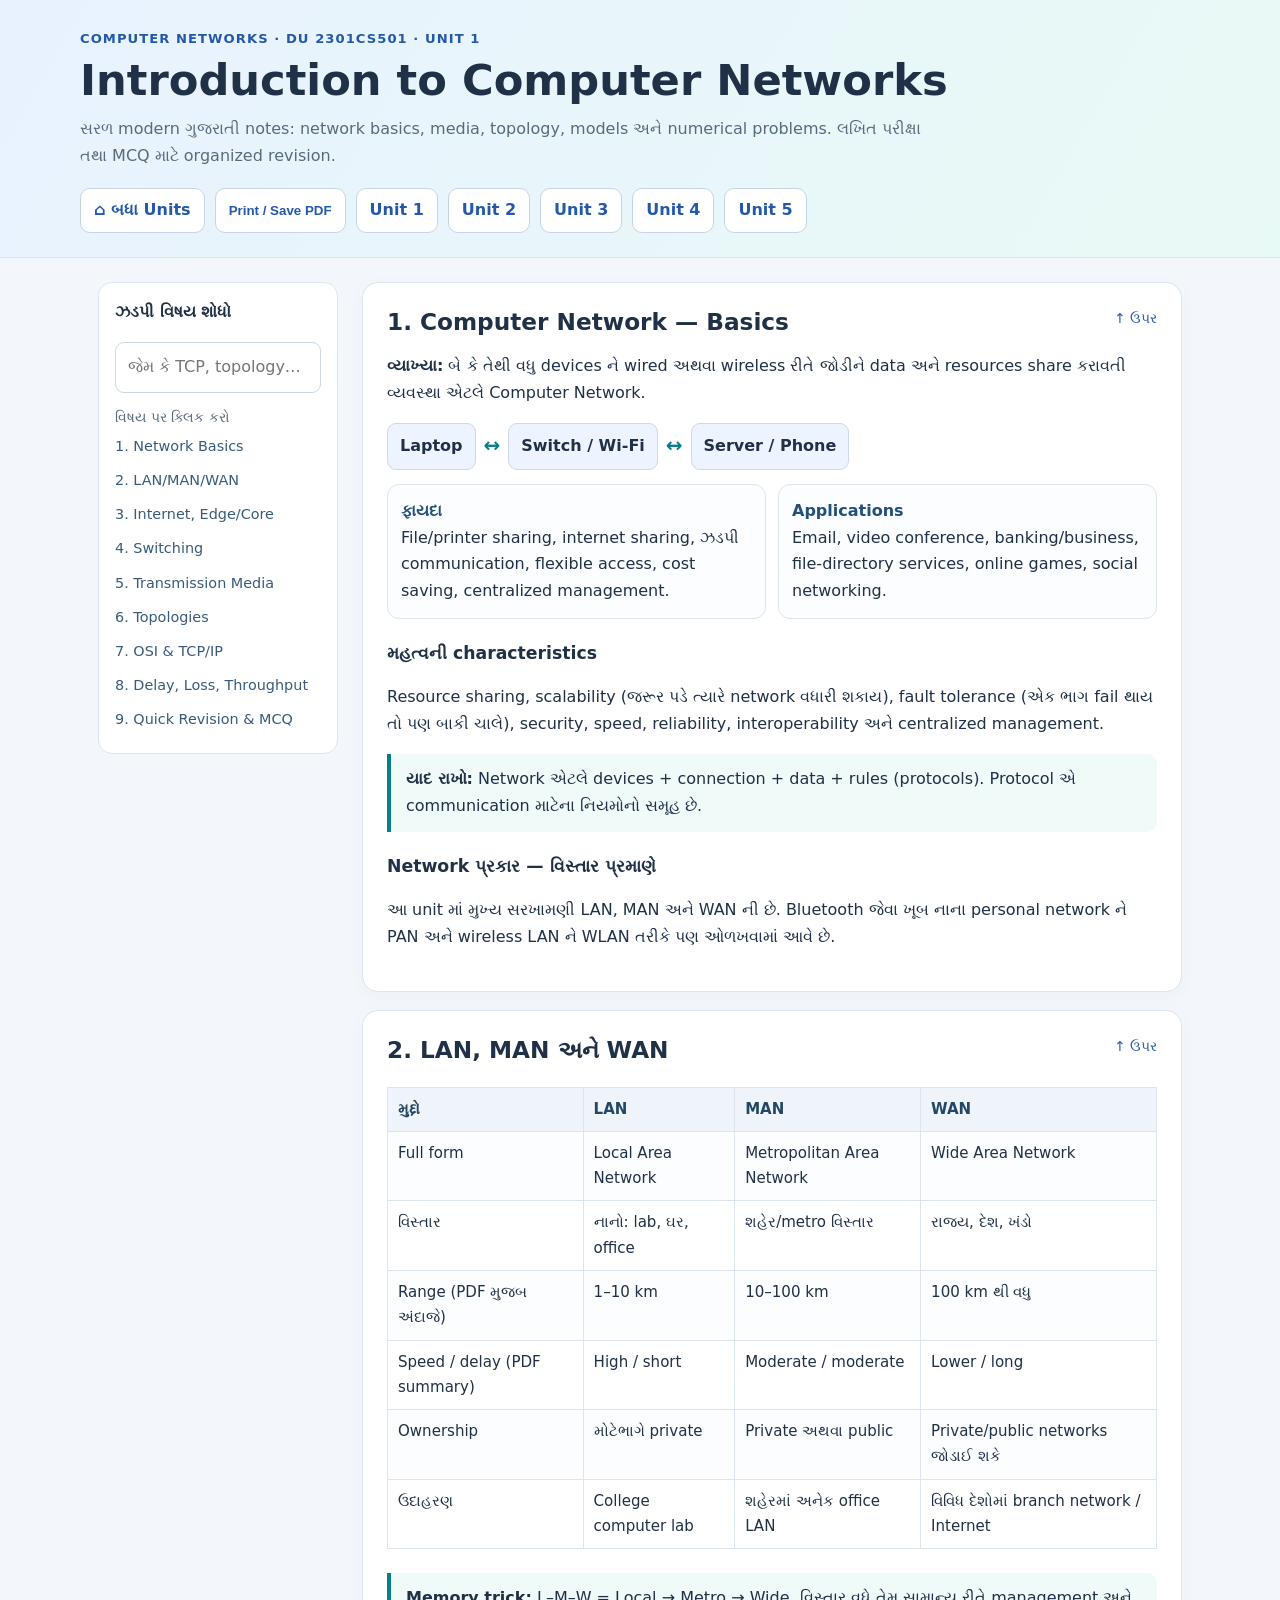
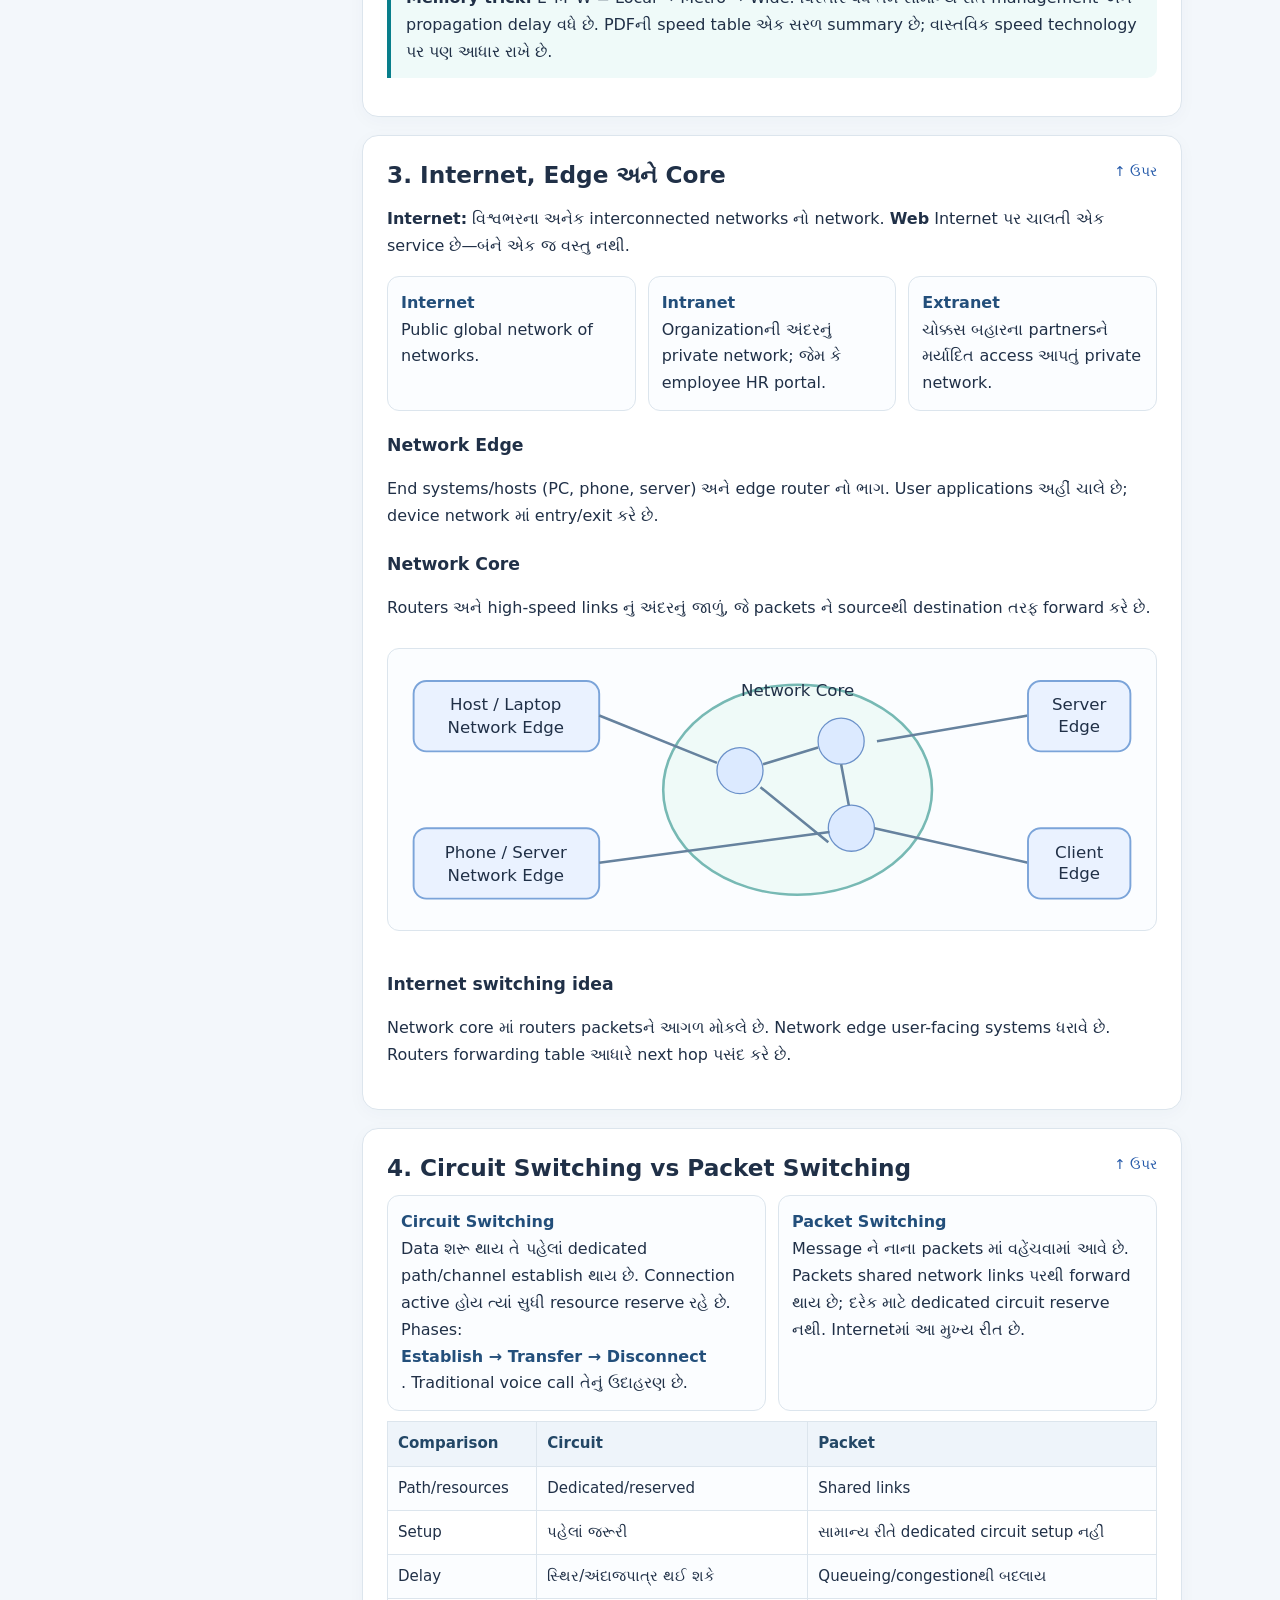
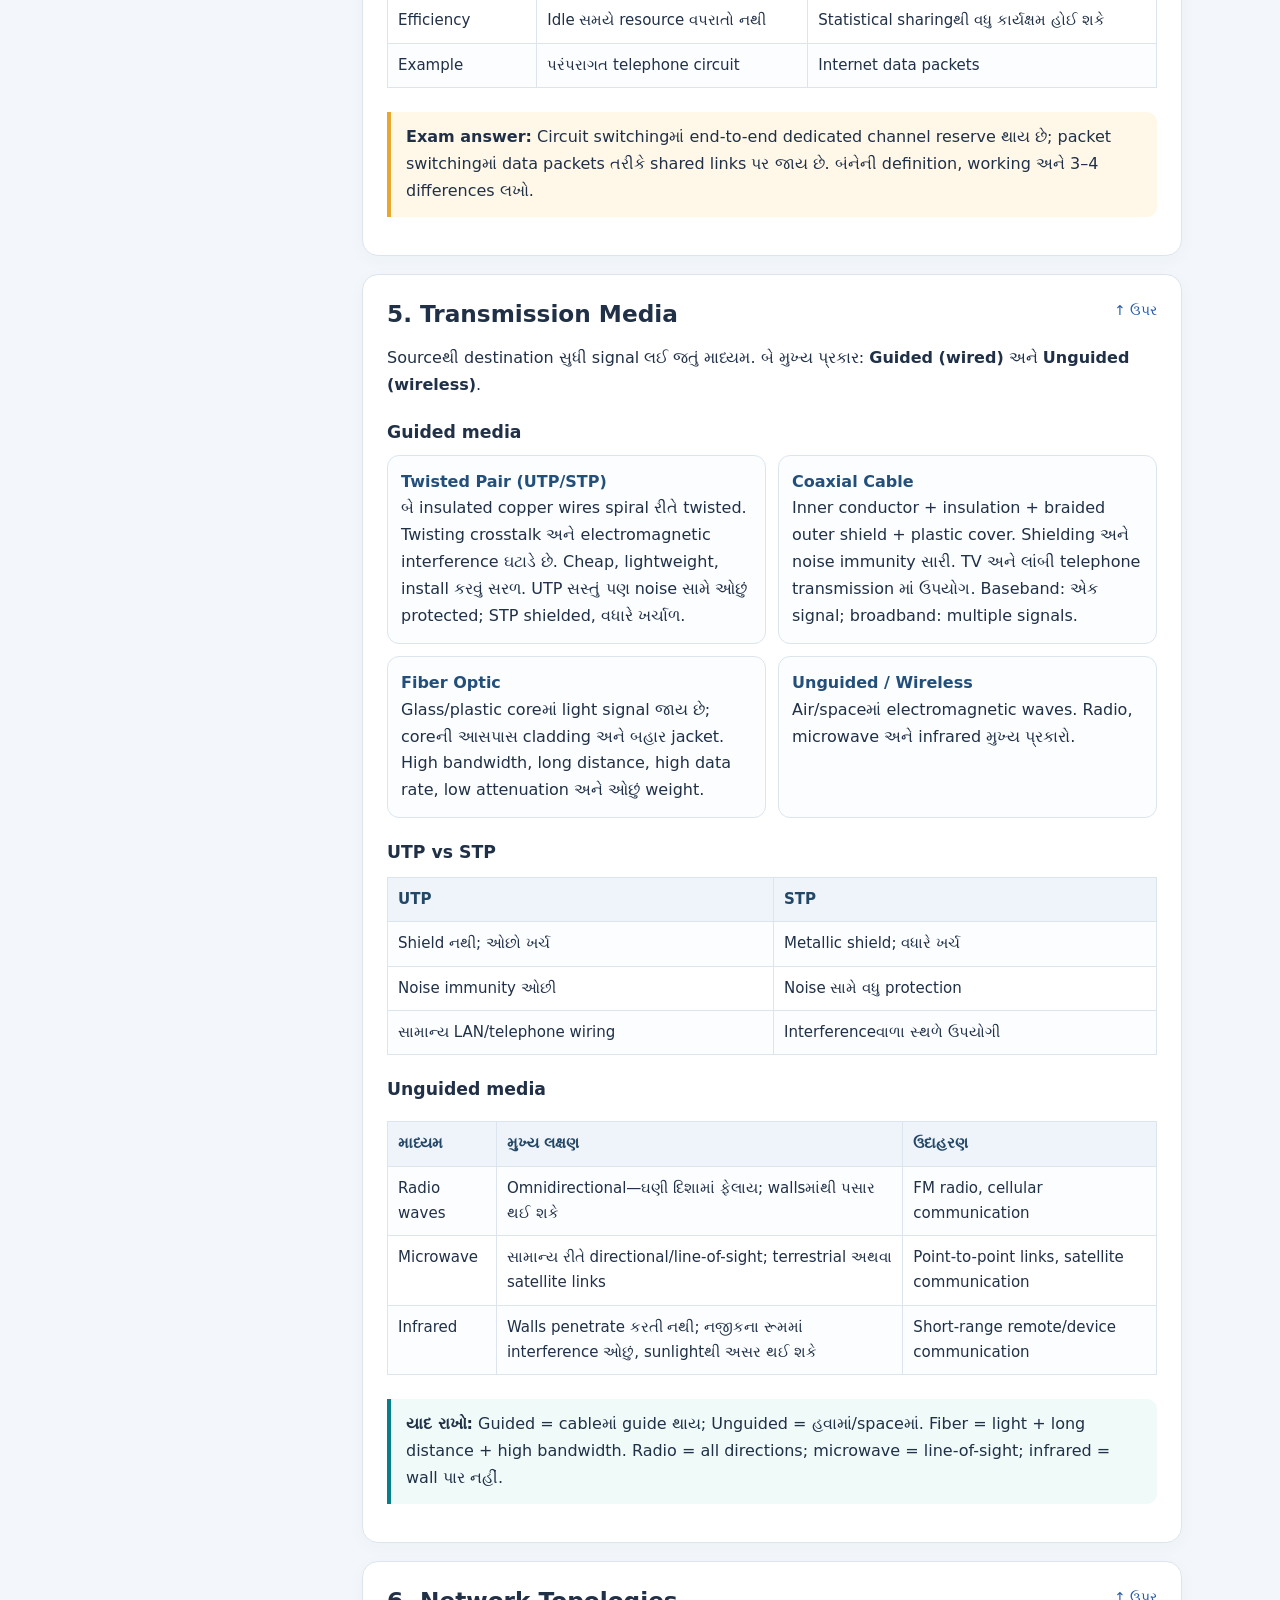
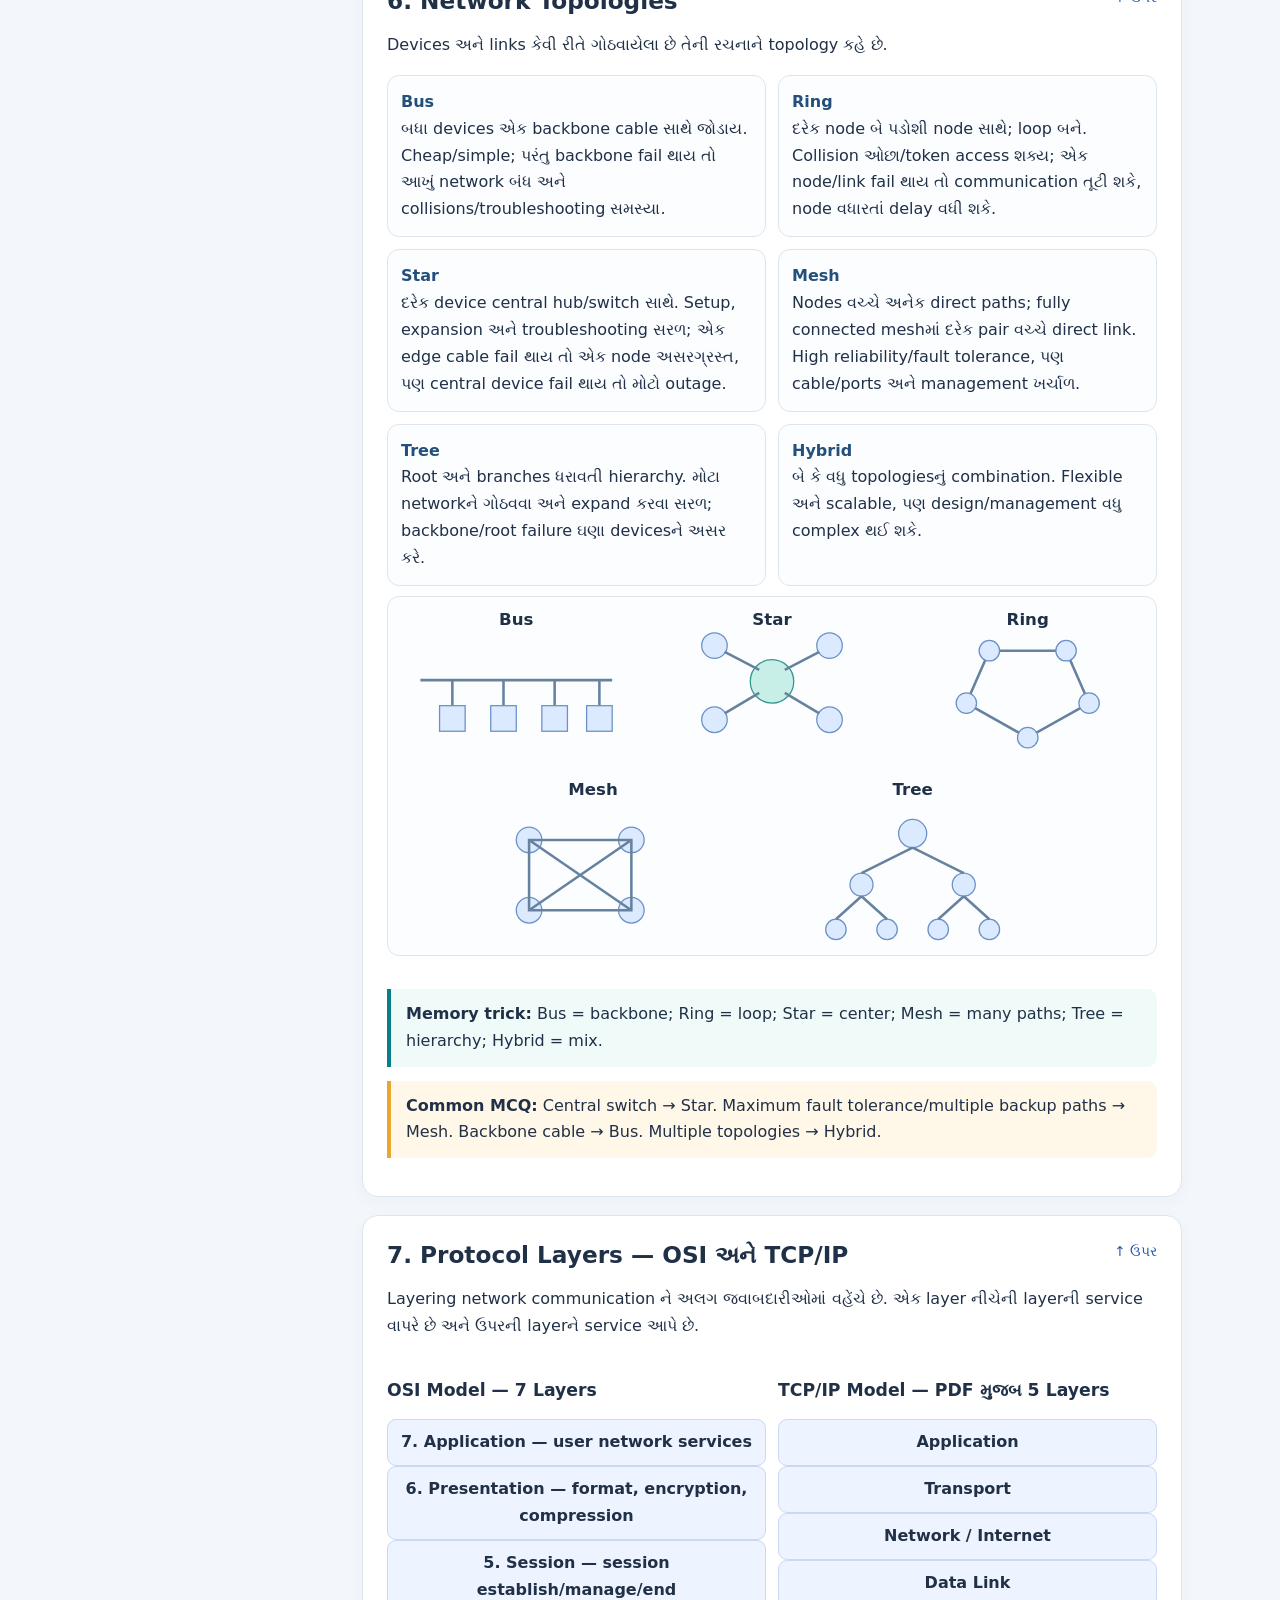
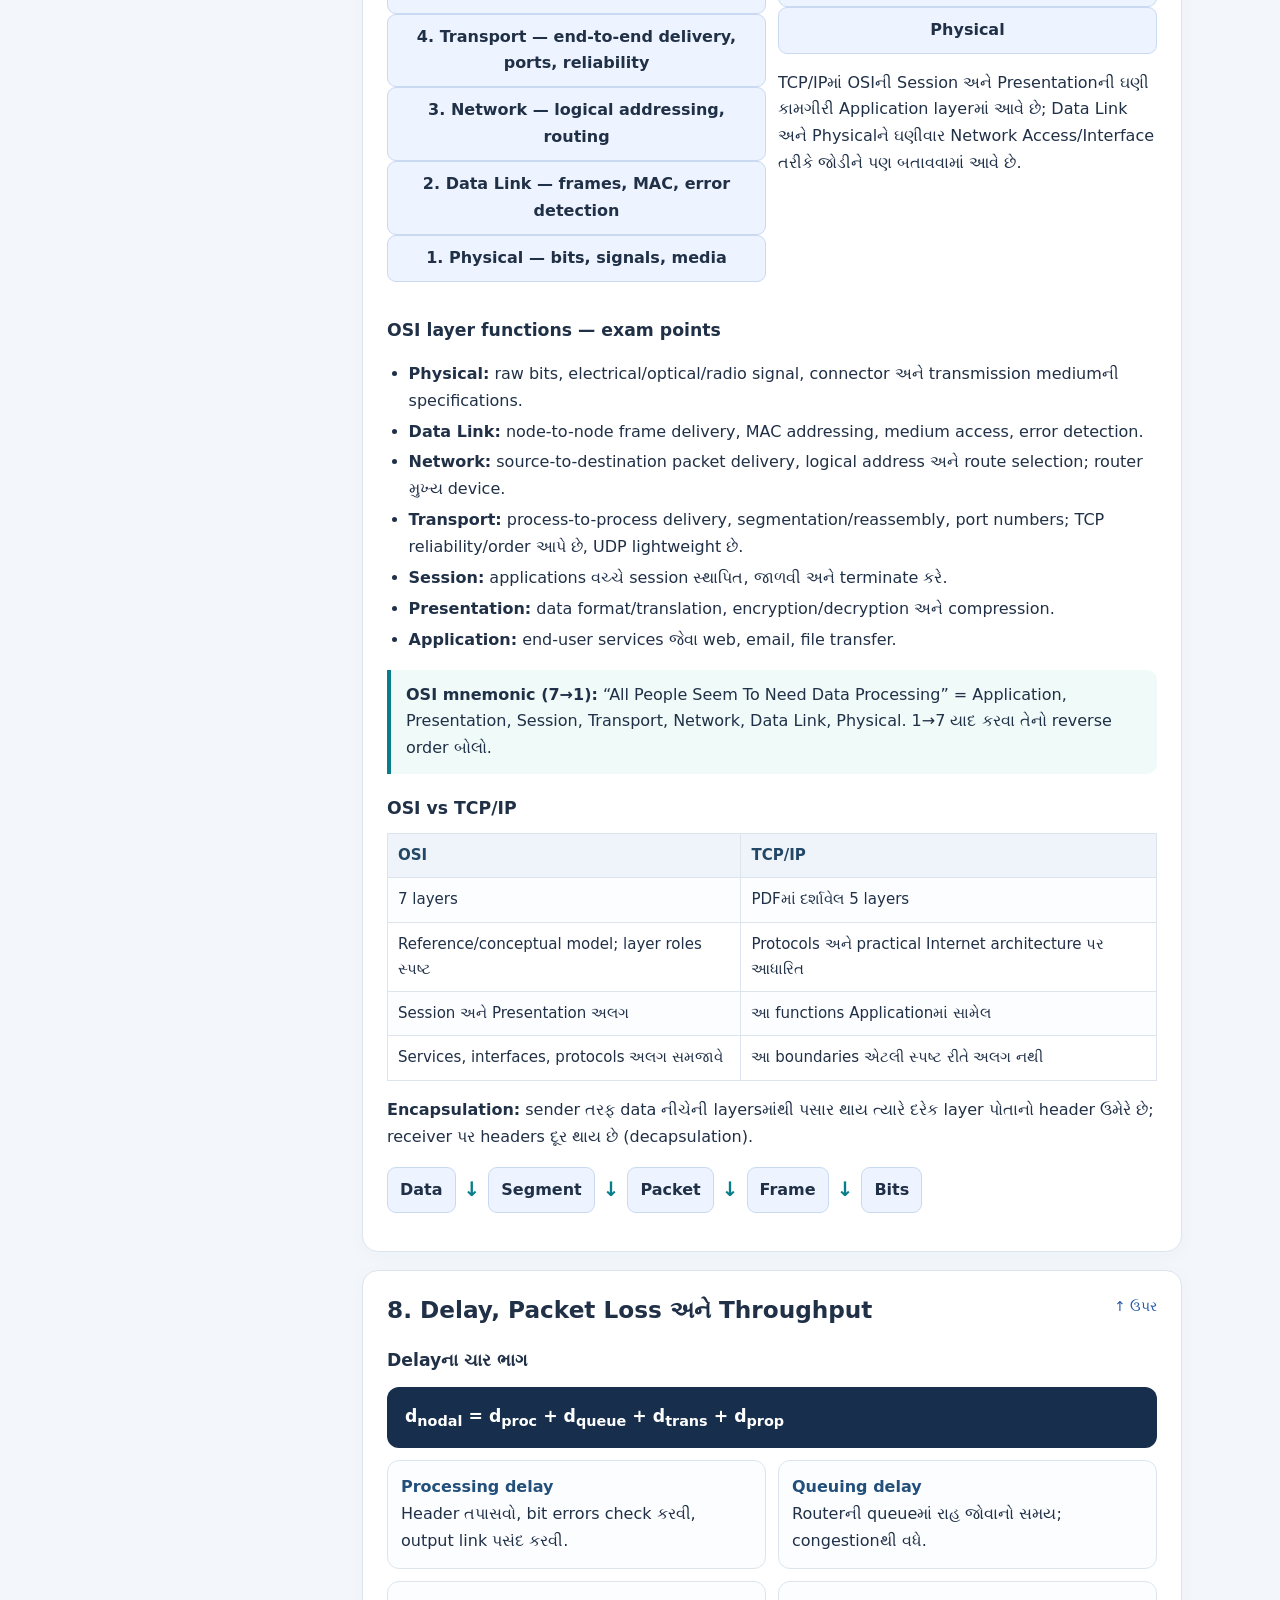
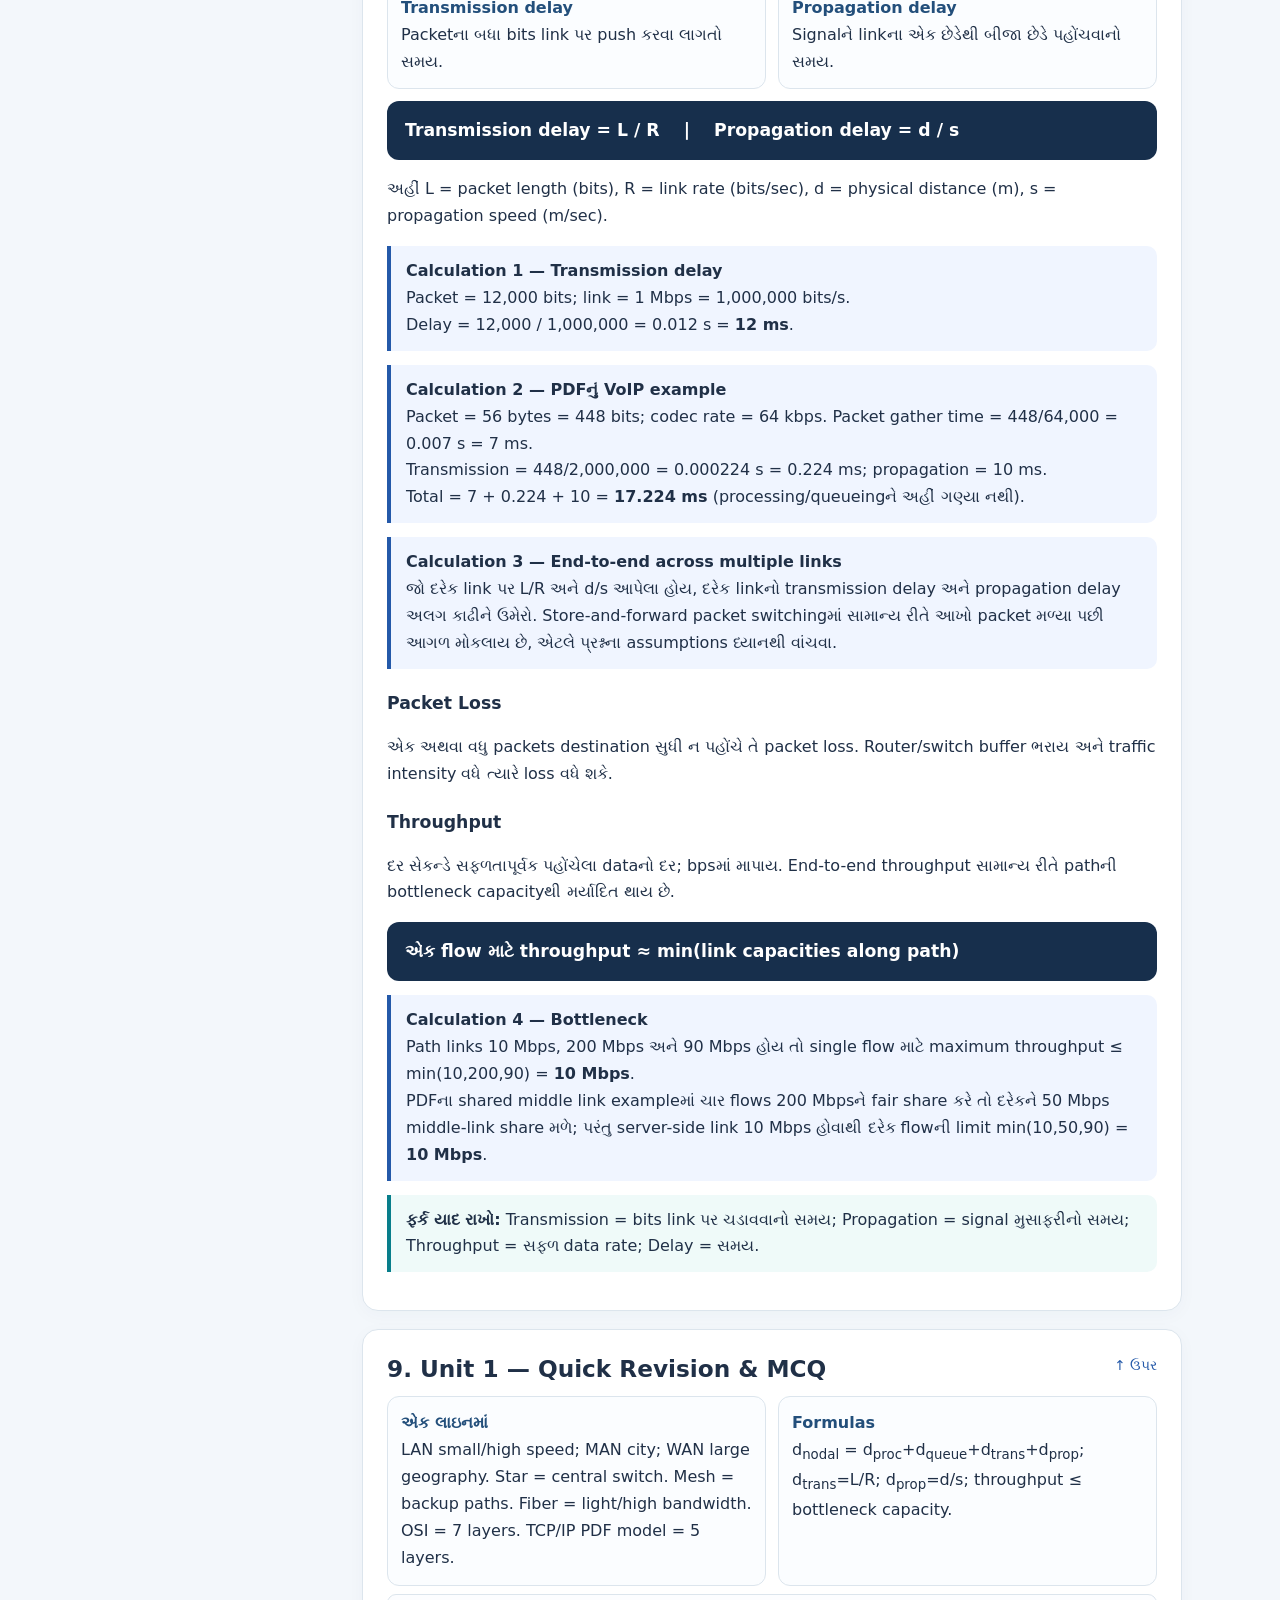
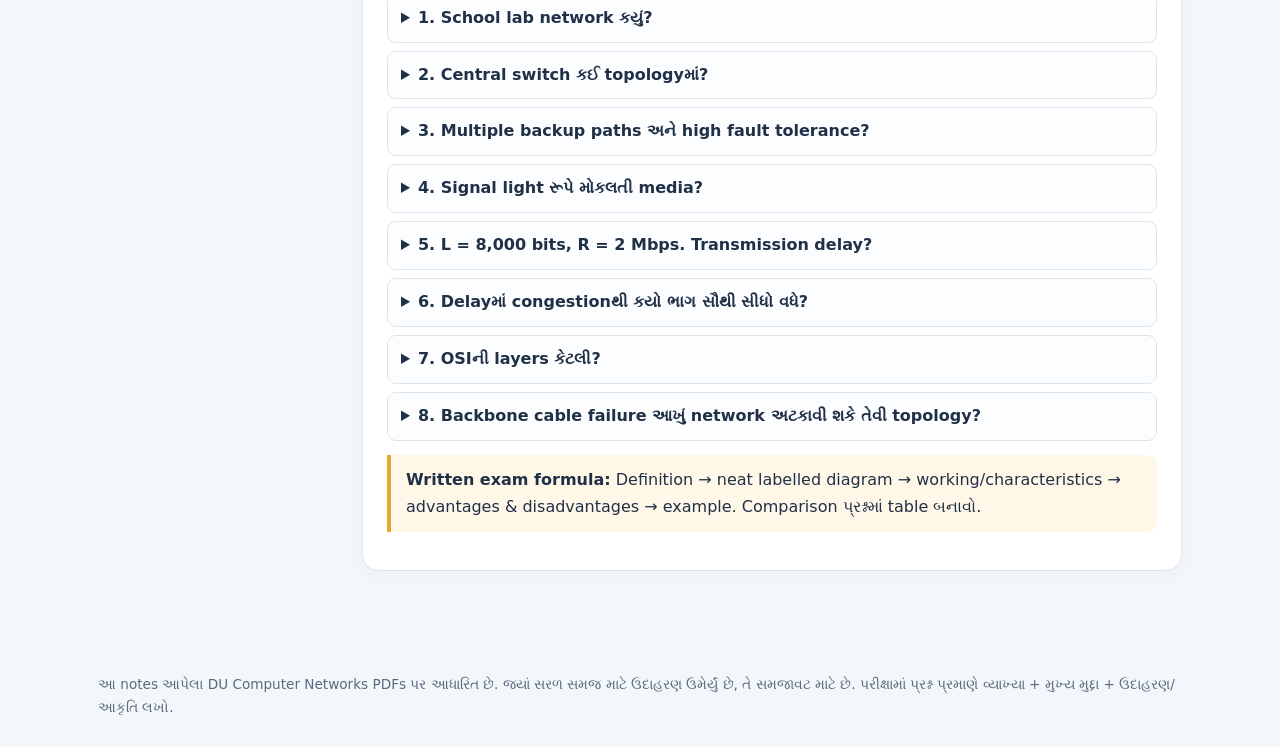
==== unit1.html @ ba111357 "CN" ====
<!doctype html><html lang="gu"><head><meta charset="utf-8"><meta name="viewport" content="width=device-width,initial-scale=1"><title>Introduction to Computer Networks | CN Easy Notes</title><link rel="stylesheet" href="style.css"></head><body><header><div class="eyebrow">Computer Networks · DU 2301CS501 · Unit 1</div><h1>Introduction to Computer Networks</h1><p>સરળ modern ગુજરાતી notes: network basics, media, topology, models અને numerical problems. લખિત પરીક્ષા તથા MCQ માટે organized revision.</p><div class="nav"><a href="index.html">⌂ બધા Units</a><button class="action" onclick="window.print()">Print / Save PDF</button><a href="unit1.html">Unit 1</a><a href="unit2.html">Unit 2</a><a href="unit3.html">Unit 3</a><a href="unit4.html">Unit 4</a><a href="unit5.html">Unit 5</a></div></header><div class="wrap"><aside class="side"><b>ઝડપી વિષય શોધો</b><input class="search" id="search" placeholder="જેમ કે TCP, topology…"><div class="progress">વિષય પર ક્લિક કરો</div><a href="#basics">1. Network Basics</a><a href="#types">2. LAN/MAN/WAN</a><a href="#internet">3. Internet, Edge/Core</a><a href="#switching">4. Switching</a><a href="#media">5. Transmission Media</a><a href="#topology">6. Topologies</a><a href="#layers">7. OSI & TCP/IP</a><a href="#delay">8. Delay, Loss, Throughput</a><a href="#revision">9. Quick Revision & MCQ</a></aside><main><section class="section" id="basics"><a class="toplink" href="#top">↑ ઉપર</a><h2>1. Computer Network — Basics</h2><p><b>વ્યાખ્યા:</b> બે કે તેથી વધુ devices ને wired અથવા wireless રીતે જોડીને data અને resources share કરાવતી વ્યવસ્થા એટલે Computer Network.</p><div class="flow"><div class="node">Laptop</div><div class="arrow">↔</div><div class="node">Switch / Wi‑Fi</div><div class="arrow">↔</div><div class="node">Server / Phone</div></div><div class="grid2"><div class="mini"><b>ફાયદા</b>File/printer sharing, internet sharing, ઝડપી communication, flexible access, cost saving, centralized management.</div><div class="mini"><b>Applications</b>Email, video conference, banking/business, file-directory services, online games, social networking.</div></div><h3>મહત્વની characteristics</h3><p>Resource sharing, scalability (જરૂર પડે ત્યારે network વધારી શકાય), fault tolerance (એક ભાગ fail થાય તો પણ બાકી ચાલે), security, speed, reliability, interoperability અને centralized management.</p><div class="tip"><b>યાદ રાખો:</b> Network એટલે devices + connection + data + rules (protocols). Protocol એ communication માટેના નિયમોનો સમૂહ છે.</div><h3>Network પ્રકાર — વિસ્તાર પ્રમાણે</h3><p>આ unit માં મુખ્ય સરખામણી LAN, MAN અને WAN ની છે. Bluetooth જેવા ખૂબ નાના personal network ને PAN અને wireless LAN ને WLAN તરીકે પણ ઓળખવામાં આવે છે.</p></section><section class="section" id="types"><a class="toplink" href="#top">↑ ઉપર</a><h2>2. LAN, MAN અને WAN</h2><div class="tablewrap"><table><tr><th>મુદ્દો</th><th>LAN</th><th>MAN</th><th>WAN</th></tr><tr><td>Full form</td><td>Local Area Network</td><td>Metropolitan Area Network</td><td>Wide Area Network</td></tr><tr><td>વિસ્તાર</td><td>નાનો: lab, ઘર, office</td><td>શહેર/metro વિસ્તાર</td><td>રાજ્ય, દેશ, ખંડો</td></tr><tr><td>Range (PDF મુજબ અંદાજે)</td><td>1–10 km</td><td>10–100 km</td><td>100 km થી વધુ</td></tr><tr><td>Speed / delay (PDF summary)</td><td>High / short</td><td>Moderate / moderate</td><td>Lower / long</td></tr><tr><td>Ownership</td><td>મોટેભાગે private</td><td>Private અથવા public</td><td>Private/public networks જોડાઈ શકે</td></tr><tr><td>ઉદાહરણ</td><td>College computer lab</td><td>શહેરમાં અનેક office LAN</td><td>વિવિધ દેશોમાં branch network / Internet</td></tr></table></div><div class="tip"><b>Memory trick:</b> L–M–W = Local → Metro → Wide. વિસ્તાર વધે તેમ સામાન્ય રીતે management અને propagation delay વધે છે. PDFની speed table એક સરળ summary છે; વાસ્તવિક speed technology પર પણ આધાર રાખે છે.</div></section><section class="section" id="internet"><a class="toplink" href="#top">↑ ઉપર</a><h2>3. Internet, Edge અને Core</h2><p><b>Internet:</b> વિશ્વભરના અનેક interconnected networks નો network. <b>Web</b> Internet પર ચાલતી એક service છે—બંને એક જ વસ્તુ નથી.</p><div class="grid3"><div class="mini"><b>Internet</b>Public global network of networks.</div><div class="mini"><b>Intranet</b>Organizationની અંદરનું private network; જેમ કે employee HR portal.</div><div class="mini"><b>Extranet</b>ચોક્કસ બહારના partnersને મર્યાદિત access આપતું private network.</div></div><h3>Network Edge</h3><p>End systems/hosts (PC, phone, server) અને edge router નો ભાગ. User applications અહીં ચાલે છે; device network માં entry/exit કરે છે.</p><h3>Network Core</h3><p>Routers અને high-speed links નું અંદરનું જાળું, જે packets ને sourceથી destination તરફ forward કરે છે.</p><svg class="diagram" viewBox="0 0 600 220" role="img" aria-label="Network edge and core diagram"><rect class="box" x="20" y="25" width="145" height="55" rx="10"/><text x="92" y="48" text-anchor="middle">Host / Laptop</text><text x="92" y="66" text-anchor="middle">Network Edge</text><rect class="box" x="20" y="140" width="145" height="55" rx="10"/><text x="92" y="163" text-anchor="middle">Phone / Server</text><text x="92" y="181" text-anchor="middle">Network Edge</text><ellipse cx="320" cy="110" rx="105" ry="82" fill="#effaf8" stroke="#77b9b4" stroke-width="2"/><text x="320" y="37" text-anchor="middle">Network Core</text><circle cx="275" cy="95" r="18" fill="#dceaff" stroke="#6b91c9"/><circle cx="354" cy="72" r="18" fill="#dceaff" stroke="#6b91c9"/><circle cx="362" cy="140" r="18" fill="#dceaff" stroke="#6b91c9"/><path class="line" d="M293 90 L336 77 M354 90 L360 122 M344 151 L291 108 M165 52 L257 89 M165 167 L345 143 M382 72 L500 52 M380 140 L500 167"/><rect class="box" x="500" y="25" width="80" height="55" rx="10"/><text x="540" y="48" text-anchor="middle">Server</text><text x="540" y="65" text-anchor="middle">Edge</text><rect class="box" x="500" y="140" width="80" height="55" rx="10"/><text x="540" y="163" text-anchor="middle">Client</text><text x="540" y="180" text-anchor="middle">Edge</text></svg><h3>Internet switching idea</h3><p>Network core માં routers packetsને આગળ મોકલે છે. Network edge user-facing systems ધરાવે છે. Routers forwarding table આધારે next hop પસંદ કરે છે.</p></section><section class="section" id="switching"><a class="toplink" href="#top">↑ ઉપર</a><h2>4. Circuit Switching vs Packet Switching</h2><div class="grid2"><div class="mini"><b>Circuit Switching</b>Data શરૂ થાય તે પહેલાં dedicated path/channel establish થાય છે. Connection active હોય ત્યાં સુધી resource reserve રહે છે. Phases: <b>Establish → Transfer → Disconnect</b>. Traditional voice call તેનું ઉદાહરણ છે.</div><div class="mini"><b>Packet Switching</b>Message ને નાના packets માં વહેંચવામાં આવે છે. Packets shared network links પરથી forward થાય છે; દરેક માટે dedicated circuit reserve નથી. Internetમાં આ મુખ્ય રીત છે.</div></div><div class="tablewrap"><table><tr><th>Comparison</th><th>Circuit</th><th>Packet</th></tr><tr><td>Path/resources</td><td>Dedicated/reserved</td><td>Shared links</td></tr><tr><td>Setup</td><td>પહેલાં જરૂરી</td><td>સામાન્ય રીતે dedicated circuit setup નહીં</td></tr><tr><td>Delay</td><td>સ્થિર/અંદાજપાત્ર થઈ શકે</td><td>Queueing/congestionથી બદલાય</td></tr><tr><td>Efficiency</td><td>Idle સમયે resource વપરાતો નથી</td><td>Statistical sharingથી વધુ કાર્યક્ષમ હોઈ શકે</td></tr><tr><td>Example</td><td>પરંપરાગત telephone circuit</td><td>Internet data packets</td></tr></table></div><div class="exam"><b>Exam answer:</b> Circuit switchingમાં end-to-end dedicated channel reserve થાય છે; packet switchingમાં data packets તરીકે shared links પર જાય છે. બંનેની definition, working અને 3–4 differences લખો.</div></section><section class="section" id="media"><a class="toplink" href="#top">↑ ઉપર</a><h2>5. Transmission Media</h2><p>Sourceથી destination સુધી signal લઈ જતું માધ્યમ. બે મુખ્ય પ્રકાર: <b>Guided (wired)</b> અને <b>Unguided (wireless)</b>.</p><h3>Guided media</h3><div class="grid2"><div class="mini"><b>Twisted Pair (UTP/STP)</b>બે insulated copper wires spiral રીતે twisted. Twisting crosstalk અને electromagnetic interference ઘટાડે છે. Cheap, lightweight, install કરવું સરળ. UTP સસ્તું પણ noise સામે ઓછું protected; STP shielded, વધારે ખર્ચાળ.</div><div class="mini"><b>Coaxial Cable</b>Inner conductor + insulation + braided outer shield + plastic cover. Shielding અને noise immunity સારી. TV અને લાંબી telephone transmission માં ઉપયોગ. Baseband: એક signal; broadband: multiple signals.</div><div class="mini"><b>Fiber Optic</b>Glass/plastic coreમાં light signal જાય છે; coreની આસપાસ cladding અને બહાર jacket. High bandwidth, long distance, high data rate, low attenuation અને ઓછું weight.</div><div class="mini"><b>Unguided / Wireless</b>Air/spaceમાં electromagnetic waves. Radio, microwave અને infrared મુખ્ય પ્રકારો.</div></div><h3>UTP vs STP</h3><table><tr><th>UTP</th><th>STP</th></tr><tr><td>Shield નથી; ઓછો ખર્ચ</td><td>Metallic shield; વધારે ખર્ચ</td></tr><tr><td>Noise immunity ઓછી</td><td>Noise સામે વધુ protection</td></tr><tr><td>સામાન્ય LAN/telephone wiring</td><td>Interferenceવાળા સ્થળે ઉપયોગી</td></tr></table><h3>Unguided media</h3><div class="tablewrap"><table><tr><th>માધ્યમ</th><th>મુખ્ય લક્ષણ</th><th>ઉદાહરણ</th></tr><tr><td>Radio waves</td><td>Omnidirectional—ઘણી દિશામાં ફેલાય; wallsમાંથી પસાર થઈ શકે</td><td>FM radio, cellular communication</td></tr><tr><td>Microwave</td><td>સામાન્ય રીતે directional/line-of-sight; terrestrial અથવા satellite links</td><td>Point-to-point links, satellite communication</td></tr><tr><td>Infrared</td><td>Walls penetrate કરતી નથી; નજીકના રૂમમાં interference ઓછું, sunlightથી અસર થઈ શકે</td><td>Short-range remote/device communication</td></tr></table></div><div class="tip"><b>યાદ રાખો:</b> Guided = cableમાં guide થાય; Unguided = હવામાં/spaceમાં. Fiber = light + long distance + high bandwidth. Radio = all directions; microwave = line-of-sight; infrared = wall પાર નહીં.</div></section><section class="section" id="topology"><a class="toplink" href="#top">↑ ઉપર</a><h2>6. Network Topologies</h2><p>Devices અને links કેવી રીતે ગોઠવાયેલા છે તેની રચનાને topology કહે છે.</p><div class="grid2"><div class="mini"><b>Bus</b>બધા devices એક backbone cable સાથે જોડાય. Cheap/simple; પરંતુ backbone fail થાય તો આખું network બંધ અને collisions/troubleshooting સમસ્યા.</div><div class="mini"><b>Ring</b>દરેક node બે પડોશી node સાથે; loop બને. Collision ઓછા/token access શક્ય; એક node/link fail થાય તો communication તૂટી શકે, node વધારતાં delay વધી શકે.</div><div class="mini"><b>Star</b>દરેક device central hub/switch સાથે. Setup, expansion અને troubleshooting સરળ; એક edge cable fail થાય તો એક node અસરગ્રસ્ત, પણ central device fail થાય તો મોટો outage.</div><div class="mini"><b>Mesh</b>Nodes વચ્ચે અનેક direct paths; fully connected meshમાં દરેક pair વચ્ચે direct link. High reliability/fault tolerance, પણ cable/ports અને management ખર્ચાળ.</div><div class="mini"><b>Tree</b>Root અને branches ધરાવતી hierarchy. મોટા networkને ગોઠવવા અને expand કરવા સરળ; backbone/root failure ઘણા devicesને અસર કરે.</div><div class="mini"><b>Hybrid</b>બે કે વધુ topologiesનું combination. Flexible અને scalable, પણ design/management વધુ complex થઈ શકે.</div></div><svg class="diagram" viewBox="0 0 600 280" role="img" aria-label="Network topology schematic"><text x="100" y="22" text-anchor="middle" font-weight="bold">Bus</text><path class="line" d="M25 65 H175 M50 65 V85 M90 65 V85 M130 65 V85 M165 65 V85"/><g fill="#dceaff" stroke="#6b91c9"><rect x="40" y="85" width="20" height="20"/><rect x="80" y="85" width="20" height="20"/><rect x="120" y="85" width="20" height="20"/><rect x="155" y="85" width="20" height="20"/></g><text x="300" y="22" text-anchor="middle" font-weight="bold">Star</text><circle cx="300" cy="66" r="17" fill="#c8eee8" stroke="#32968d"/><g fill="#dceaff" stroke="#6b91c9"><circle cx="255" cy="38" r="10"/><circle cx="345" cy="38" r="10"/><circle cx="255" cy="96" r="10"/><circle cx="345" cy="96" r="10"/></g><path class="line" d="M290 57 L263 43 M310 57 L337 43 M290 75 L263 91 M310 75 L337 91"/><text x="500" y="22" text-anchor="middle" font-weight="bold">Ring</text><path class="line" d="M470 42 L530 42 L548 83 L500 110 L452 83 Z"/><g fill="#dceaff" stroke="#6b91c9"><circle cx="470" cy="42" r="8"/><circle cx="530" cy="42" r="8"/><circle cx="548" cy="83" r="8"/><circle cx="500" cy="110" r="8"/><circle cx="452" cy="83" r="8"/></g><text x="160" y="155" text-anchor="middle" font-weight="bold">Mesh</text><g fill="#dceaff" stroke="#6b91c9"><circle cx="110" cy="190" r="10"/><circle cx="190" cy="190" r="10"/><circle cx="110" cy="245" r="10"/><circle cx="190" cy="245" r="10"/></g><path class="line" d="M110 190 L190 190 L190 245 L110 245 Z M110 190 L190 245 M190 190 L110 245"/><text x="410" y="155" text-anchor="middle" font-weight="bold">Tree</text><g fill="#dceaff" stroke="#6b91c9"><circle cx="410" cy="185" r="11"/><circle cx="370" cy="225" r="9"/><circle cx="450" cy="225" r="9"/><circle cx="350" cy="260" r="8"/><circle cx="390" cy="260" r="8"/><circle cx="430" cy="260" r="8"/><circle cx="470" cy="260" r="8"/></g><path class="line" d="M410 196 L370 216 M410 196 L450 216 M370 234 L350 252 M370 234 L390 252 M450 234 L430 252 M450 234 L470 252"/></svg><div class="tip"><b>Memory trick:</b> Bus = backbone; Ring = loop; Star = center; Mesh = many paths; Tree = hierarchy; Hybrid = mix.</div><div class="exam"><b>Common MCQ:</b> Central switch → Star. Maximum fault tolerance/multiple backup paths → Mesh. Backbone cable → Bus. Multiple topologies → Hybrid.</div></section><section class="section" id="layers"><a class="toplink" href="#top">↑ ઉપર</a><h2>7. Protocol Layers — OSI અને TCP/IP</h2><p>Layering network communication ને અલગ જવાબદારીઓમાં વહેંચે છે. એક layer નીચેની layerની service વાપરે છે અને ઉપરની layerને service આપે છે.</p><div class="grid2"><div><h3>OSI Model — 7 Layers</h3><div class="flow" style="display:block"><div class="node">7. Application — user network services</div><div class="node">6. Presentation — format, encryption, compression</div><div class="node">5. Session — session establish/manage/end</div><div class="node">4. Transport — end-to-end delivery, ports, reliability</div><div class="node">3. Network — logical addressing, routing</div><div class="node">2. Data Link — frames, MAC, error detection</div><div class="node">1. Physical — bits, signals, media</div></div></div><div><h3>TCP/IP Model — PDF મુજબ 5 Layers</h3><div class="flow" style="display:block"><div class="node">Application</div><div class="node">Transport</div><div class="node">Network / Internet</div><div class="node">Data Link</div><div class="node">Physical</div></div><p>TCP/IPમાં OSIની Session અને Presentationની ઘણી કામગીરી Application layerમાં આવે છે; Data Link અને Physicalને ઘણીવાર Network Access/Interface તરીકે જોડીને પણ બતાવવામાં આવે છે.</p></div></div><h3>OSI layer functions — exam points</h3><ul><li><b>Physical:</b> raw bits, electrical/optical/radio signal, connector અને transmission mediumની specifications.</li><li><b>Data Link:</b> node-to-node frame delivery, MAC addressing, medium access, error detection.</li><li><b>Network:</b> source-to-destination packet delivery, logical address અને route selection; router મુખ્ય device.</li><li><b>Transport:</b> process-to-process delivery, segmentation/reassembly, port numbers; TCP reliability/order આપે છે, UDP lightweight છે.</li><li><b>Session:</b> applications વચ્ચે session સ્થાપિત, જાળવી અને terminate કરે.</li><li><b>Presentation:</b> data format/translation, encryption/decryption અને compression.</li><li><b>Application:</b> end-user services જેવા web, email, file transfer.</li></ul><div class="tip"><b>OSI mnemonic (7→1):</b> “All People Seem To Need Data Processing” = Application, Presentation, Session, Transport, Network, Data Link, Physical. 1→7 યાદ કરવા તેનો reverse order બોલો.</div><h3>OSI vs TCP/IP</h3><table><tr><th>OSI</th><th>TCP/IP</th></tr><tr><td>7 layers</td><td>PDFમાં દર્શાવેલ 5 layers</td></tr><tr><td>Reference/conceptual model; layer roles સ્પષ્ટ</td><td>Protocols અને practical Internet architecture પર આધારિત</td></tr><tr><td>Session અને Presentation અલગ</td><td>આ functions Applicationમાં સામેલ</td></tr><tr><td>Services, interfaces, protocols અલગ સમજાવે</td><td>આ boundaries એટલી સ્પષ્ટ રીતે અલગ નથી</td></tr></table><p><b>Encapsulation:</b> sender તરફ data નીચેની layersમાંથી પસાર થાય ત્યારે દરેક layer પોતાનો header ઉમેરે છે; receiver પર headers દૂર થાય છે (decapsulation).</p><div class="flow"><div class="node">Data</div><div class="arrow">↓</div><div class="node">Segment</div><div class="arrow">↓</div><div class="node">Packet</div><div class="arrow">↓</div><div class="node">Frame</div><div class="arrow">↓</div><div class="node">Bits</div></div></section><section class="section" id="delay"><a class="toplink" href="#top">↑ ઉપર</a><h2>8. Delay, Packet Loss અને Throughput</h2><h3>Delayના ચાર ભાગ</h3><div class="formula">d<sub>nodal</sub> = d<sub>proc</sub> + d<sub>queue</sub> + d<sub>trans</sub> + d<sub>prop</sub></div><div class="grid2"><div class="mini"><b>Processing delay</b>Header તપાસવો, bit errors check કરવી, output link પસંદ કરવી.</div><div class="mini"><b>Queuing delay</b>Routerની queueમાં રાહ જોવાનો સમય; congestionથી વધે.</div><div class="mini"><b>Transmission delay</b>Packetના બધા bits link પર push કરવા લાગતો સમય.</div><div class="mini"><b>Propagation delay</b>Signalને linkના એક છેડેથી બીજા છેડે પહોંચવાનો સમય.</div></div><div class="formula">Transmission delay = L / R &nbsp;&nbsp; | &nbsp;&nbsp; Propagation delay = d / s</div><p>અહીં L = packet length (bits), R = link rate (bits/sec), d = physical distance (m), s = propagation speed (m/sec).</p><div class="example"><b>Calculation 1 — Transmission delay</b><br>Packet = 12,000 bits; link = 1 Mbps = 1,000,000 bits/s.<br>Delay = 12,000 / 1,000,000 = 0.012 s = <b>12 ms</b>.</div><div class="example"><b>Calculation 2 — PDFનું VoIP example</b><br>Packet = 56 bytes = 448 bits; codec rate = 64 kbps. Packet gather time = 448/64,000 = 0.007 s = 7 ms.<br>Transmission = 448/2,000,000 = 0.000224 s = 0.224 ms; propagation = 10 ms.<br>Total = 7 + 0.224 + 10 = <b>17.224 ms</b> (processing/queueingને અહીં ગણ્યા નથી).</div><div class="example"><b>Calculation 3 — End-to-end across multiple links</b><br>જો દરેક link પર L/R અને d/s આપેલા હોય, દરેક linkનો transmission delay અને propagation delay અલગ કાઢીને ઉમેરો. Store-and-forward packet switchingમાં સામાન્ય રીતે આખો packet મળ્યા પછી આગળ મોકલાય છે, એટલે પ્રશ્નના assumptions ધ્યાનથી વાંચવા.</div><h3>Packet Loss</h3><p>એક અથવા વધુ packets destination સુધી ન પહોંચે તે packet loss. Router/switch buffer ભરાય અને traffic intensity વધે ત્યારે loss વધે શકે.</p><h3>Throughput</h3><p>દર સેકન્ડે સફળતાપૂર્વક પહોંચેલા dataનો દર; bpsમાં માપાય. End-to-end throughput સામાન્ય રીતે pathની bottleneck capacityથી મર્યાદિત થાય છે.</p><div class="formula">એક flow માટે throughput ≈ min(link capacities along path)</div><div class="example"><b>Calculation 4 — Bottleneck</b><br>Path links 10 Mbps, 200 Mbps અને 90 Mbps હોય તો single flow માટે maximum throughput ≤ min(10,200,90) = <b>10 Mbps</b>.<br>PDFના shared middle link exampleમાં ચાર flows 200 Mbpsને fair share કરે તો દરેકને 50 Mbps middle-link share મળે; પરંતુ server-side link 10 Mbps હોવાથી દરેક flowની limit min(10,50,90) = <b>10 Mbps</b>.</div><div class="tip"><b>ફર્ક યાદ રાખો:</b> Transmission = bits link પર ચડાવવાનો સમય; Propagation = signal મુસાફરીનો સમય; Throughput = સફળ data rate; Delay = સમય.</div></section><section class="section" id="revision"><a class="toplink" href="#top">↑ ઉપર</a><h2>9. Unit 1 — Quick Revision & MCQ</h2><div class="grid2"><div class="mini"><b>એક લાઇનમાં</b>LAN small/high speed; MAN city; WAN large geography. Star = central switch. Mesh = backup paths. Fiber = light/high bandwidth. OSI = 7 layers. TCP/IP PDF model = 5 layers.</div><div class="mini"><b>Formulas</b> d<sub>nodal</sub> = d<sub>proc</sub>+d<sub>queue</sub>+d<sub>trans</sub>+d<sub>prop</sub>; d<sub>trans</sub>=L/R; d<sub>prop</sub>=d/s; throughput ≤ bottleneck capacity.</div></div><div class="quiz"><details><summary>1. School lab network કયું?</summary><p><b>LAN</b> — નાનો વિસ્તાર.</p></details><details><summary>2. Central switch કઈ topologyમાં?</summary><p><b>Star</b>.</p></details><details><summary>3. Multiple backup paths અને high fault tolerance?</summary><p><b>Mesh</b>.</p></details><details><summary>4. Signal light રૂપે મોકલતી media?</summary><p><b>Fiber optic cable</b>.</p></details><details><summary>5. L = 8,000 bits, R = 2 Mbps. Transmission delay?</summary><p>8000 / 2,000,000 = 0.004 s = <b>4 ms</b>.</p></details><details><summary>6. Delayમાં congestionથી કયો ભાગ સૌથી સીધો વધે?</summary><p><b>Queuing delay</b>.</p></details><details><summary>7. OSIની layers કેટલી?</summary><p><b>7</b>.</p></details><details><summary>8. Backbone cable failure આખું network અટકાવી શકે તેવી topology?</summary><p><b>Bus</b>.</p></details></div><div class="exam"><b>Written exam formula:</b> Definition → neat labelled diagram → working/characteristics → advantages & disadvantages → example. Comparison પ્રશ્નમાં table બનાવો.</div></section></main></div><footer>આ notes આપેલા DU Computer Networks PDFs પર આધારિત છે. જ્યાં સરળ સમજ માટે ઉદાહરણ ઉમેર્યું છે, તે સમજાવટ માટે છે. પરીક્ષામાં પ્રશ્ન પ્રમાણે વ્યાખ્યા + મુખ્ય મુદ્દા + ઉદાહરણ/આકૃતિ લખો.</footer><script>const s=document.getElementById('search');s.addEventListener('input',()=>{const q=s.value.toLowerCase();document.querySelectorAll('main .section').forEach(x=>x.style.display=x.innerText.toLowerCase().includes(q)?'':'none')});</script></body></html>
---- style.css ----
*{box-sizing:border-box} :root{--ink:#203047;--muted:#586a7d;--line:#dce5ed;--paper:#fff;--bg:#f3f7fb;--blue:#2459a9;--teal:#087e8b;--gold:#e8a72e;--green:#257451;--rose:#b84b55}body{margin:0;background:var(--bg);color:var(--ink);font:16px/1.68 system-ui,-apple-system,"Noto Sans Gujarati","Nirmala UI",sans-serif}header{background:linear-gradient(120deg,#e8f2ff,#e8faf5);border-bottom:1px solid var(--line);padding:28px max(20px,calc((100% - 1120px)/2)) 24px}header .eyebrow{font-size:.82rem;letter-spacing:.08em;text-transform:uppercase;color:var(--blue);font-weight:800}h1{font-size:clamp(1.8rem,4vw,2.7rem);line-height:1.2;margin:.3rem 0 .6rem}header p{max-width:850px;color:var(--muted);margin:0}.nav{display:flex;gap:10px;flex-wrap:wrap;margin-top:18px}.nav a,.action{border:1px solid #c6d5e5;background:#fff;border-radius:10px;padding:8px 13px;text-decoration:none;color:var(--blue);font-weight:700;cursor:pointer}.wrap{max-width:1120px;margin:24px auto;padding:0 18px 60px;display:grid;grid-template-columns:240px minmax(0,1fr);gap:24px}.side{position:sticky;top:12px;align-self:start;background:#fff;border:1px solid var(--line);border-radius:14px;padding:16px;max-height:calc(100vh - 24px);overflow:auto}.side b{display:block;margin-bottom:8px}.side a{display:block;padding:5px 0;color:#385b7c;text-decoration:none;font-size:.9rem}.side a:hover{color:var(--teal)}main{min-width:0}.section{background:var(--paper);border:1px solid var(--line);border-radius:16px;padding:24px;margin-bottom:18px;scroll-margin-top:18px;box-shadow:0 4px 18px #18375408}.section h2{font-size:1.45rem;line-height:1.3;margin:0 0 12px}.section h3{font-size:1.08rem;margin:20px 0 7px}.section h4{margin:14px 0 5px}.tag{display:inline-block;border-radius:6px;background:#e9f1ff;color:#2459a9;padding:2px 8px;font-size:.78rem;font-weight:800;margin:0 5px 5px 0}.tip,.exam,.warning,.example{border-left:4px solid var(--teal);background:#effaf9;padding:12px 15px;border-radius:0 10px 10px 0;margin:14px 0}.exam{border-color:var(--gold);background:#fff8e8}.warning{border-color:var(--rose);background:#fff1f2}.example{border-color:var(--blue);background:#f0f5ff}.grid2{display:grid;grid-template-columns:repeat(2,minmax(0,1fr));gap:12px}.grid3{display:grid;grid-template-columns:repeat(3,minmax(0,1fr));gap:12px}.mini{border:1px solid var(--line);border-radius:12px;padding:13px;background:#fbfdff}.mini b{display:block;color:#234f7b}.flow{display:flex;gap:8px;align-items:center;flex-wrap:wrap;margin:14px 0}.node{background:#eef4ff;border:1px solid #c8d9f1;border-radius:9px;padding:9px 12px;text-align:center;font-weight:700}.arrow{font-size:1.25rem;color:var(--teal);font-weight:900}.formula{background:#172f4c;color:#fff;padding:15px 18px;border-radius:12px;font-size:1.08rem;font-weight:750;overflow-wrap:anywhere;margin:12px 0}.diagram{width:100%;height:auto;max-height:360px;background:#fbfdff;border:1px solid var(--line);border-radius:12px;margin:10px 0}.diagram text{font-family:system-ui,sans-serif;fill:#203047;font-size:13px}.diagram .box{fill:#eaf2ff;stroke:#7ba4d9;stroke-width:1.5}.diagram .line{stroke:#66829e;stroke-width:2;fill:none}.tablewrap{overflow:auto}table{border-collapse:collapse;width:100%;font-size:.94rem;margin:10px 0}th,td{border:1px solid var(--line);padding:9px 10px;text-align:left;vertical-align:top}th{background:#eef4fa;color:#234766}tr:nth-child(even) td{background:#fbfdff}ul,ol{padding-left:1.35rem}li{margin:.25rem 0}.mnemonic{font-weight:800;color:#087e8b}.quiz details{border:1px solid var(--line);border-radius:9px;padding:10px 13px;margin:8px 0;background:#fcfdff}.quiz summary{font-weight:700;cursor:pointer}.quiz details p{margin-bottom:0}.search{width:100%;padding:11px 12px;border:1px solid #cbd9e6;border-radius:9px;margin:8px 0 12px;font:inherit}.progress{font-size:.9rem;color:var(--muted)}footer{max-width:1120px;margin:0 auto;padding:0 18px 28px;color:var(--muted);font-size:.85rem}.toplink{float:right;text-decoration:none;font-size:.85rem;color:var(--blue)}@media(max-width:820px){.wrap{display:block}.side{position:static;max-height:none;margin-bottom:18px}.grid2,.grid3{grid-template-columns:1fr}.section{padding:18px}}@media print{body{background:white;font-size:11pt}.side,.nav,.action,.search{display:none!important}.wrap{display:block;max-width:none;margin:0;padding:0}.section{break-inside:avoid;box-shadow:none;border:1px solid #bbb;margin-bottom:12px;padding:15px}header{padding:20px;border-bottom:1px solid #aaa}.section h2{font-size:16pt}a{color:inherit}footer{display:none}}
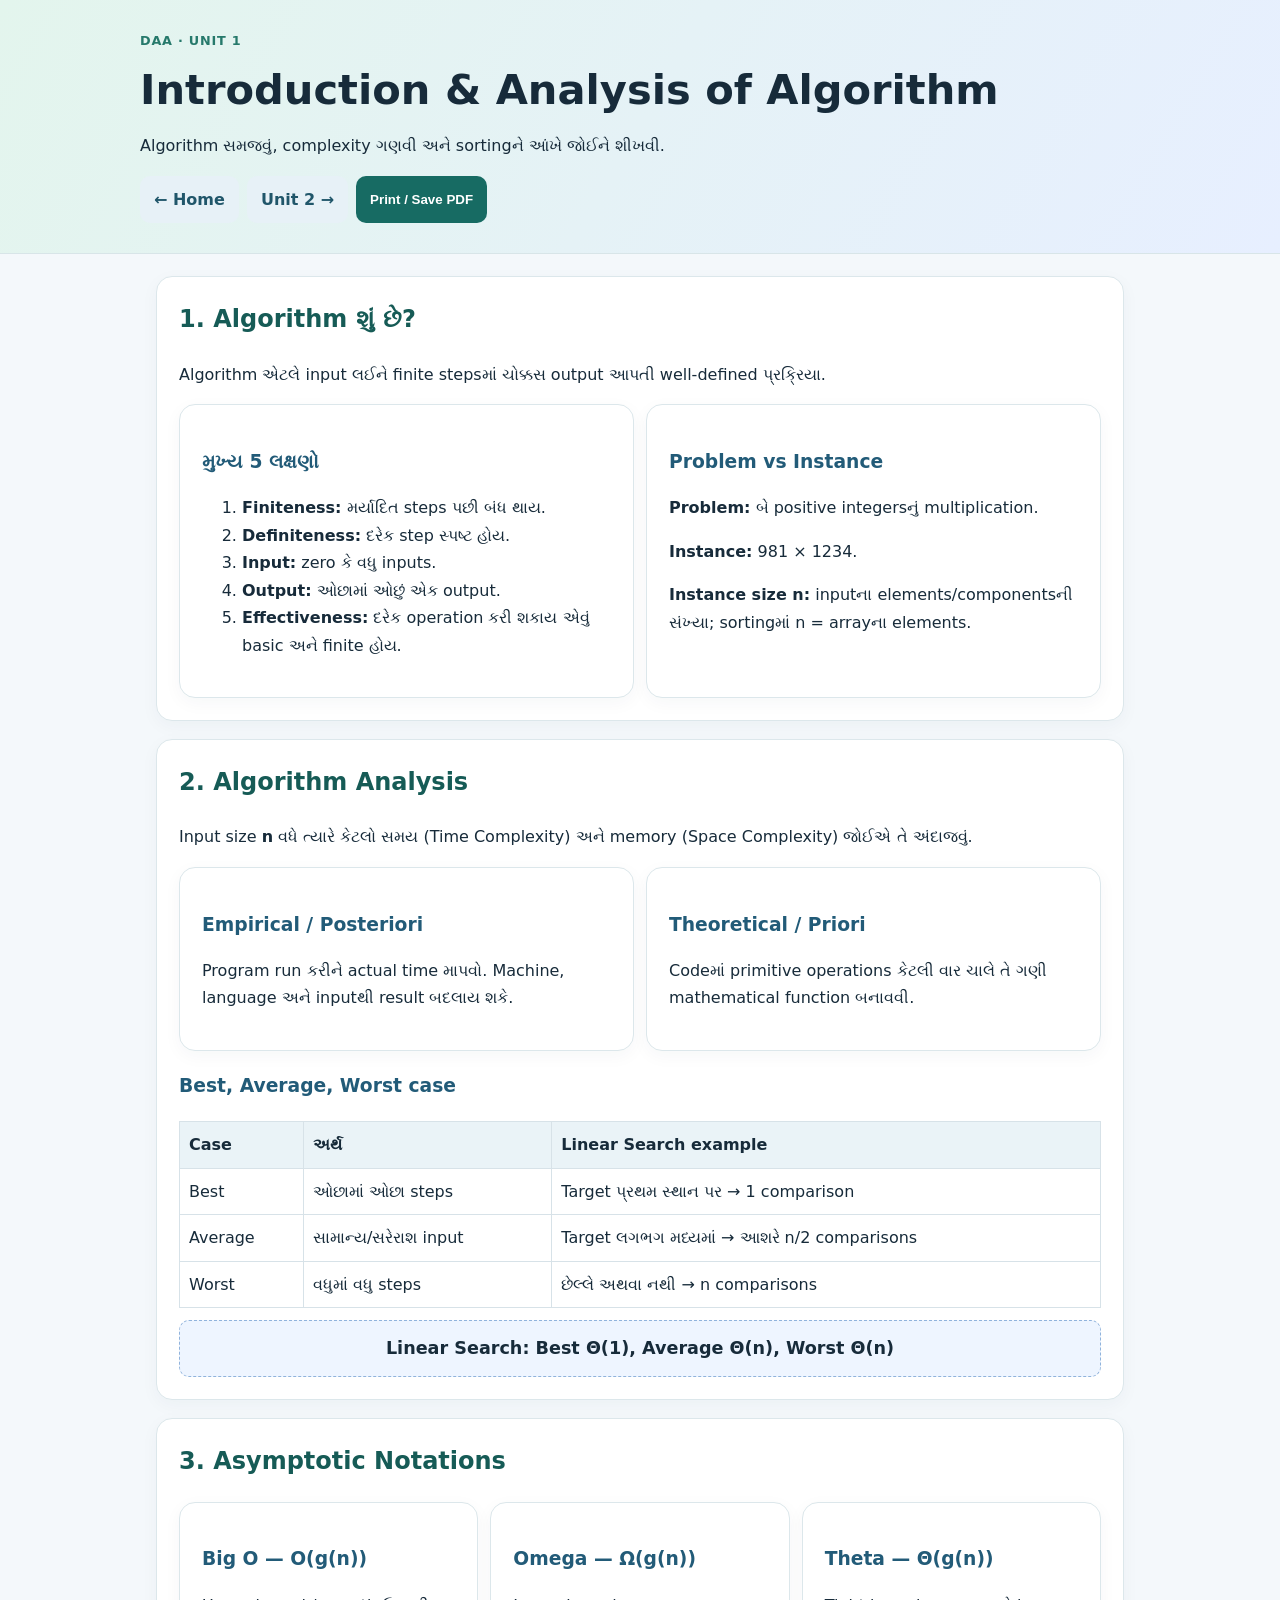
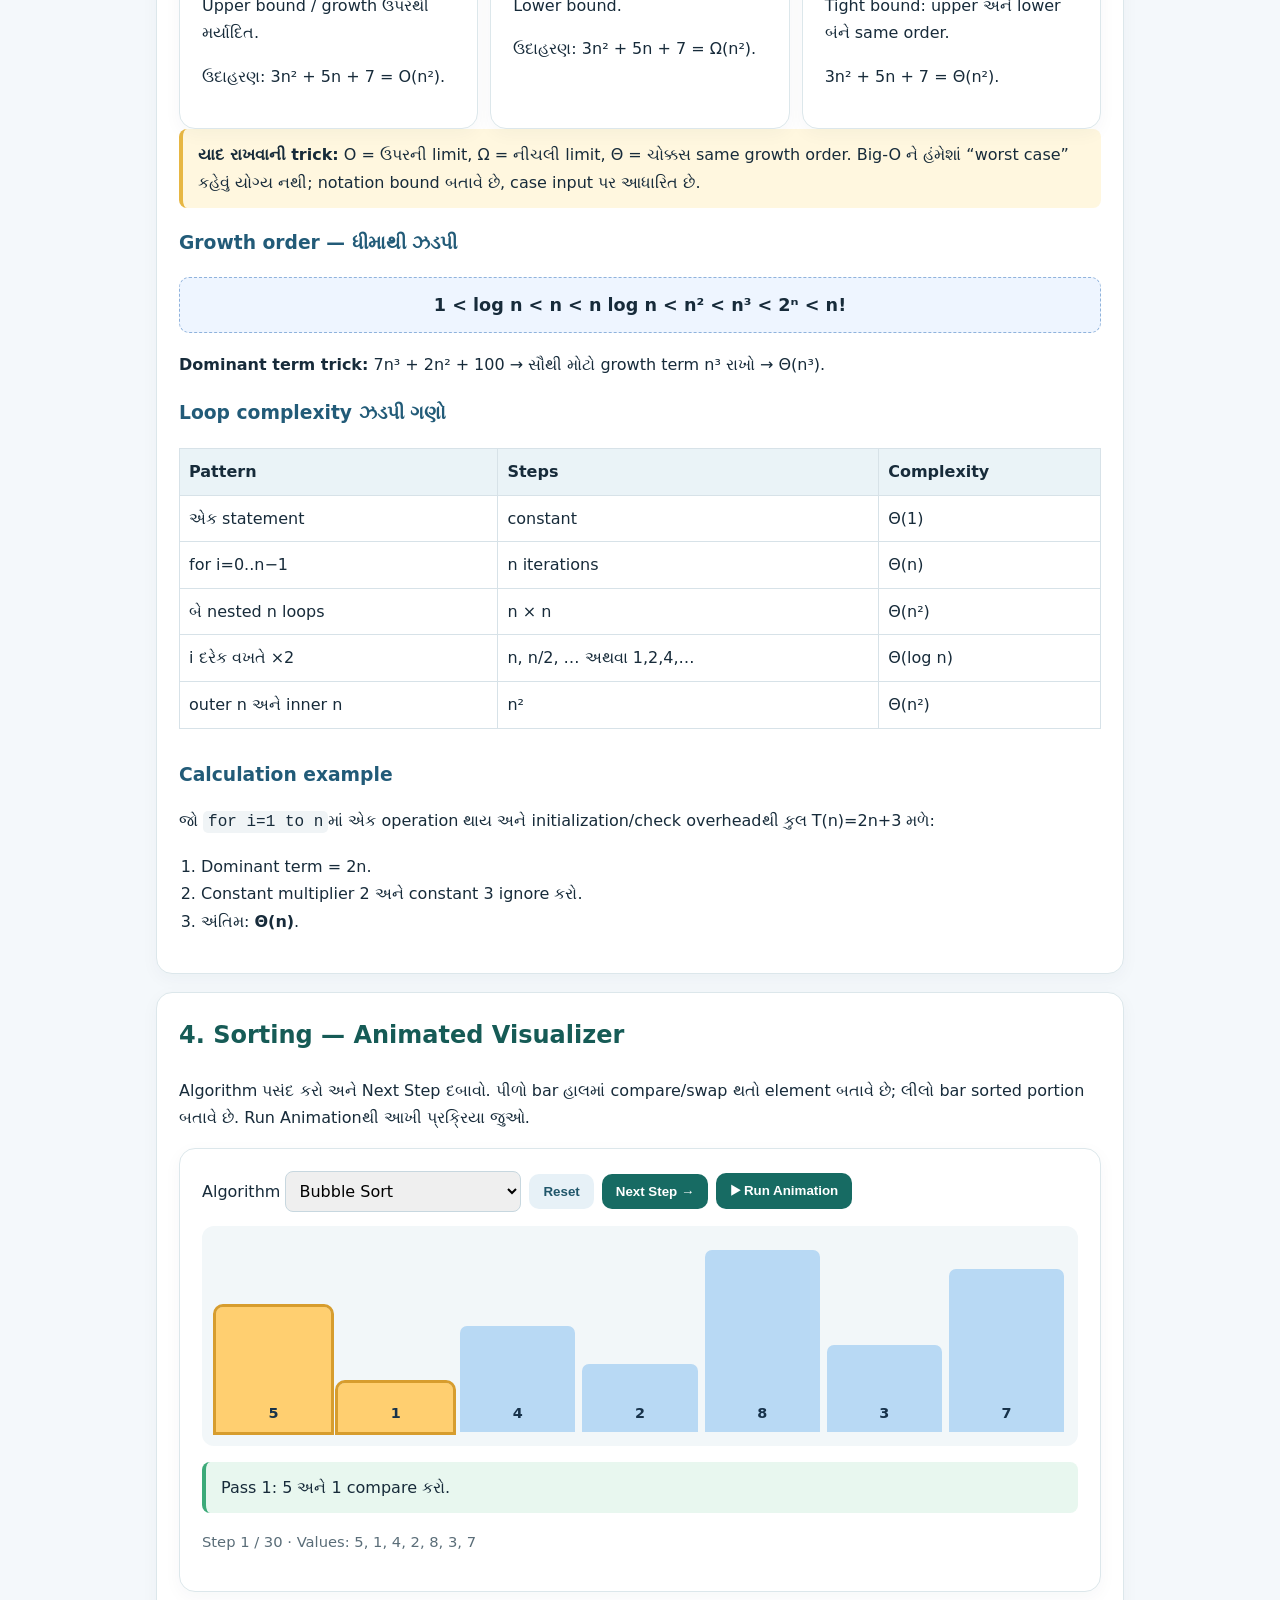
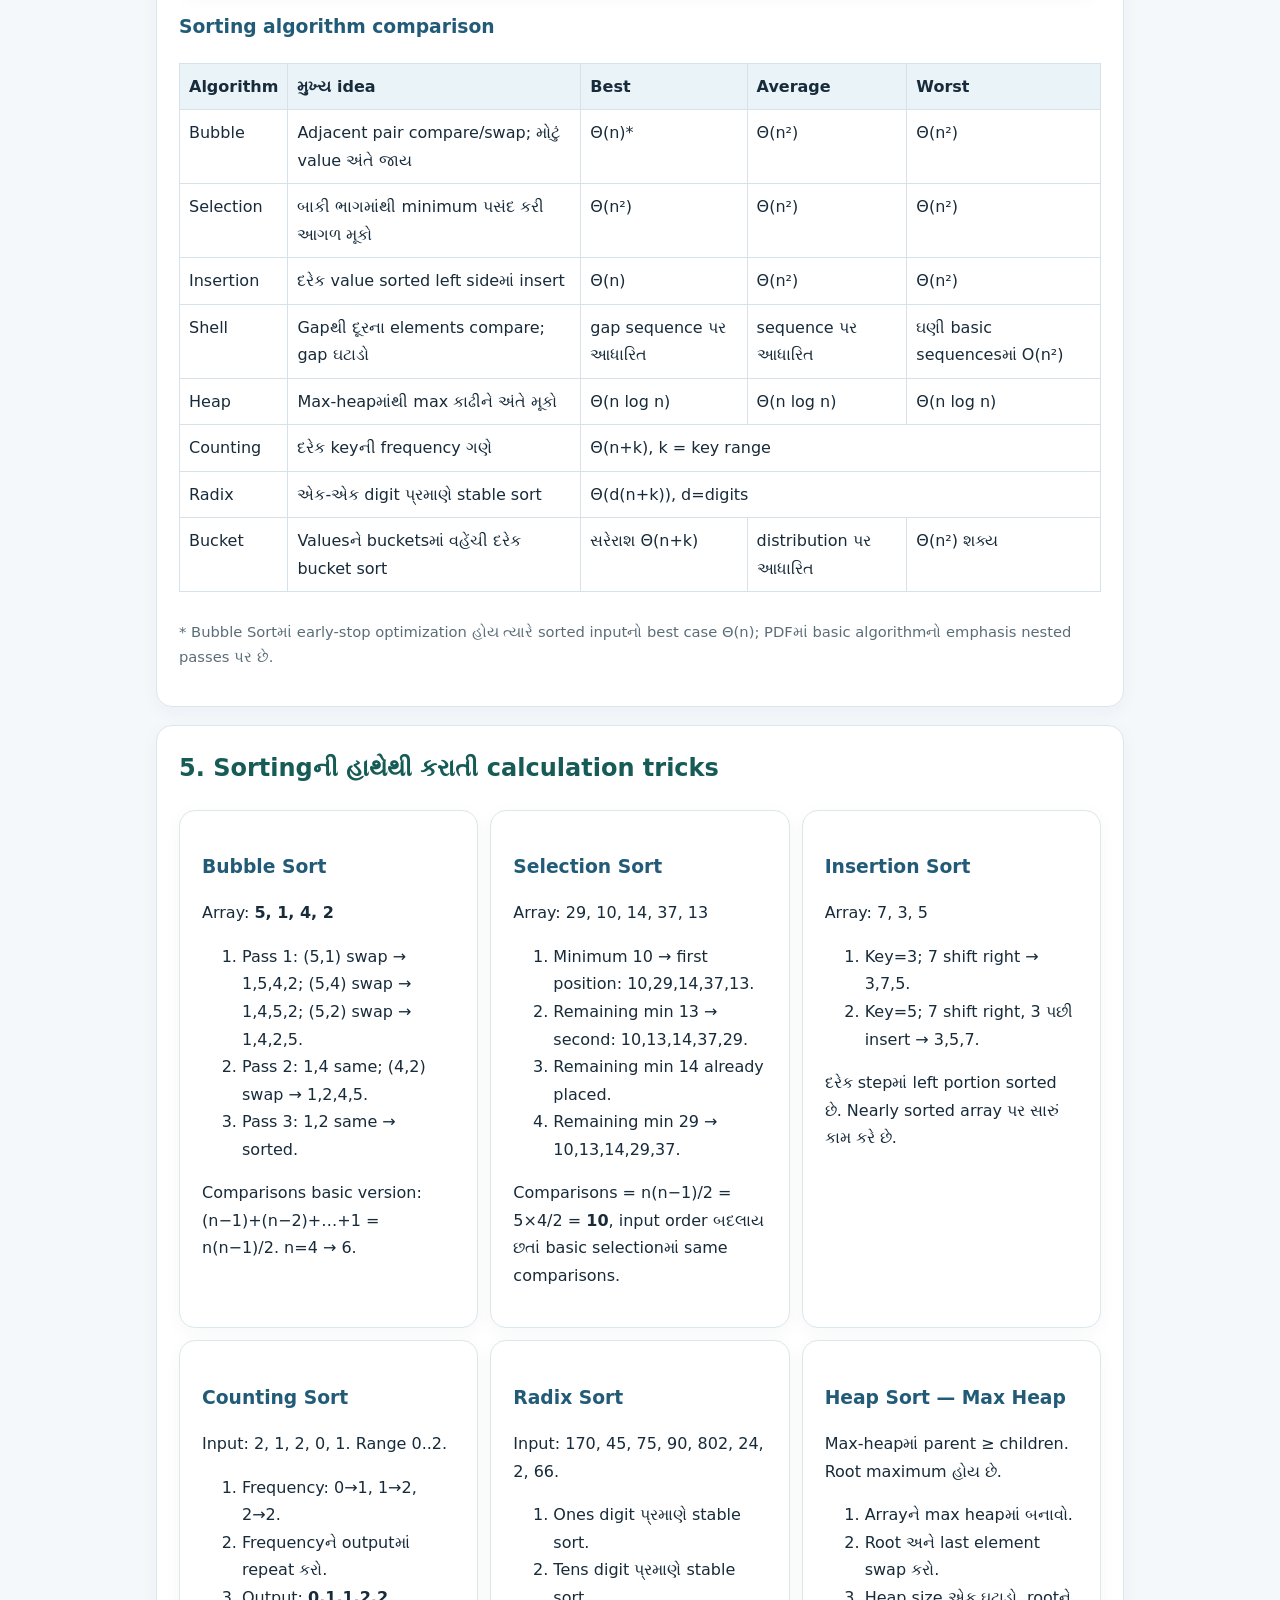
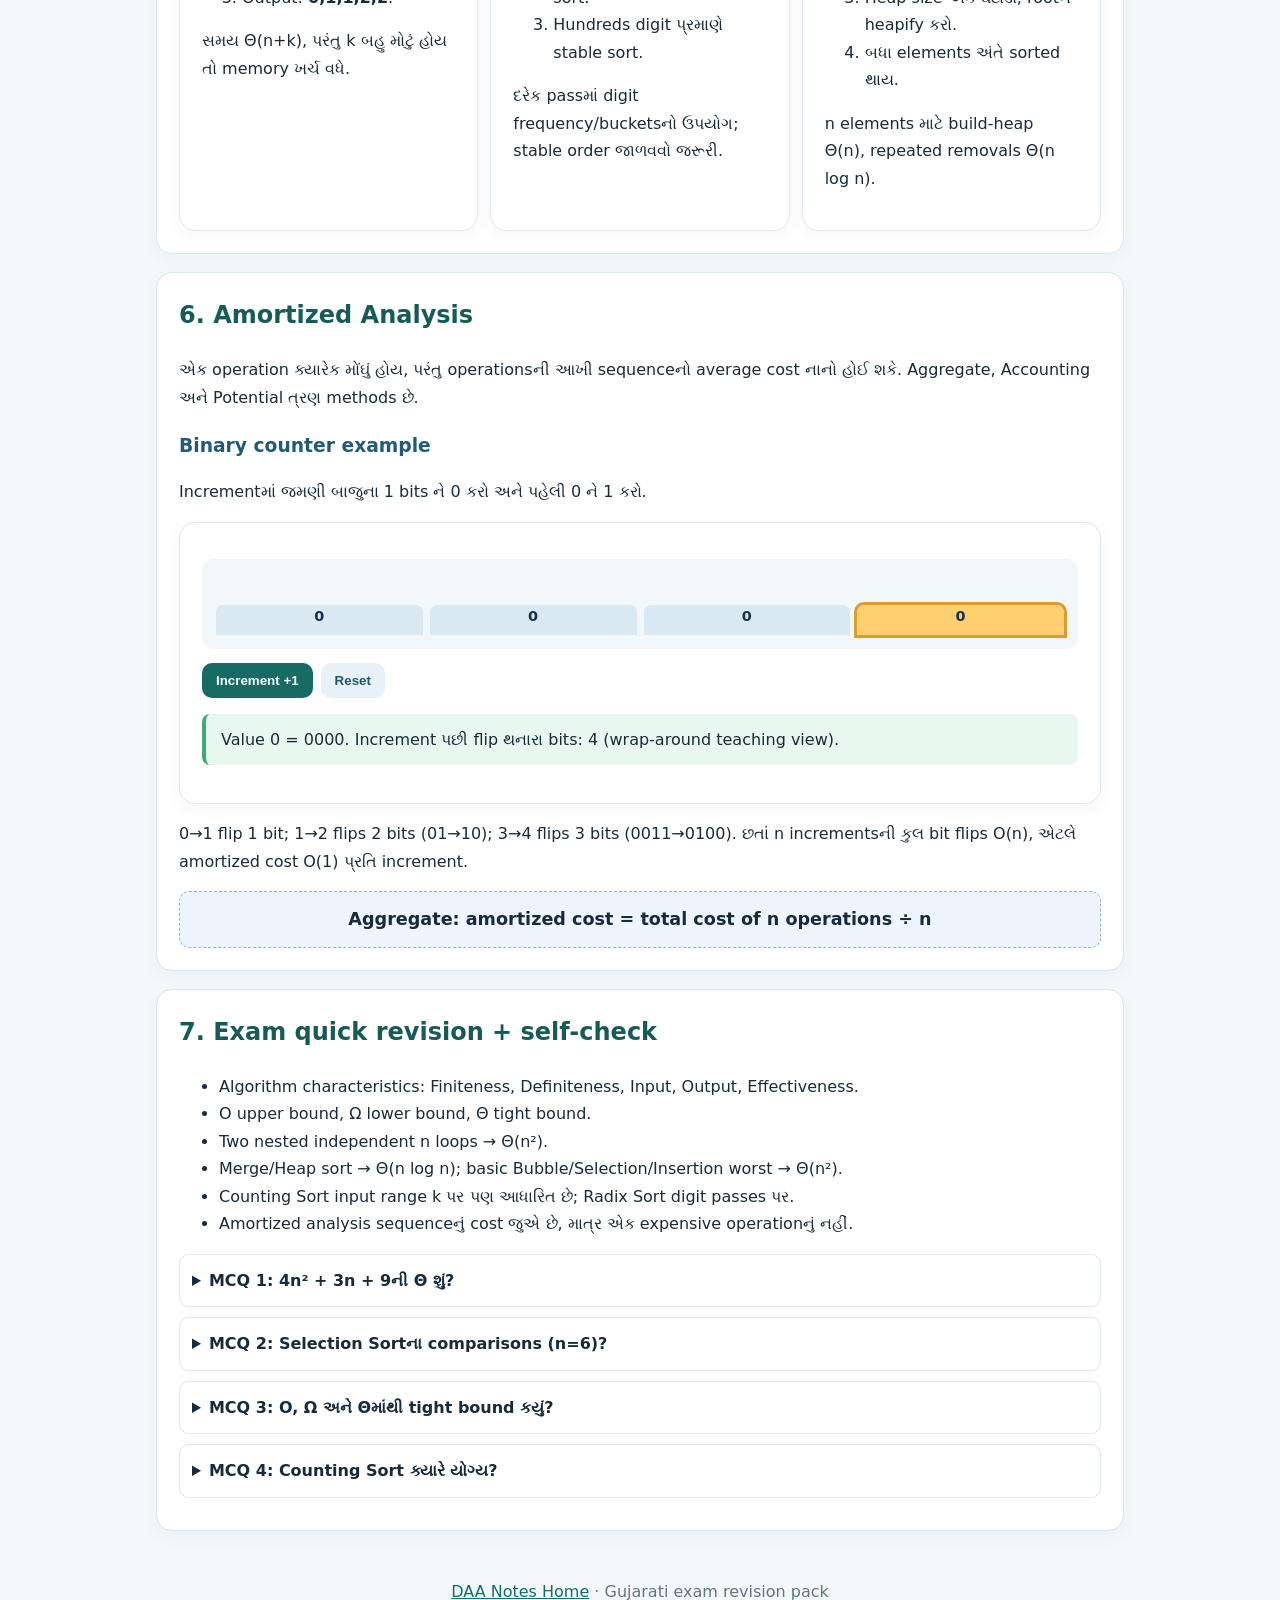
==== commit 7c71c97a: "DAA added" ====
--- a/unit1.html
+++ b/unit1.html
@@ -1 +1,23 @@
-<!doctype html><html lang="gu"><head><meta charset="utf-8"><meta name="viewport" content="width=device-width,initial-scale=1"><title>Introduction to Computer Networks | CN Easy Notes</title><link rel="stylesheet" href="style.css"></head><body><header><div class="eyebrow">Computer Networks · DU 2301CS501 · Unit 1</div><h1>Introduction to Computer Networks</h1><p>સરળ modern ગુજરાતી notes: network basics, media, topology, models અને numerical problems. લખિત પરીક્ષા તથા MCQ માટે organized revision.</p><div class="nav"><a href="index.html">⌂ બધા Units</a><button class="action" onclick="window.print()">Print / Save PDF</button><a href="unit1.html">Unit 1</a><a href="unit2.html">Unit 2</a><a href="unit3.html">Unit 3</a><a href="unit4.html">Unit 4</a><a href="unit5.html">Unit 5</a></div></header><div class="wrap"><aside class="side"><b>ઝડપી વિષય શોધો</b><input class="search" id="search" placeholder="જેમ કે TCP, topology…"><div class="progress">વિષય પર ક્લિક કરો</div><a href="#basics">1. Network Basics</a><a href="#types">2. LAN/MAN/WAN</a><a href="#internet">3. Internet, Edge/Core</a><a href="#switching">4. Switching</a><a href="#media">5. Transmission Media</a><a href="#topology">6. Topologies</a><a href="#layers">7. OSI & TCP/IP</a><a href="#delay">8. Delay, Loss, Throughput</a><a href="#revision">9. Quick Revision & MCQ</a></aside><main><section class="section" id="basics"><a class="toplink" href="#top">↑ ઉપર</a><h2>1. Computer Network — Basics</h2><p><b>વ્યાખ્યા:</b> બે કે તેથી વધુ devices ને wired અથવા wireless રીતે જોડીને data અને resources share કરાવતી વ્યવસ્થા એટલે Computer Network.</p><div class="flow"><div class="node">Laptop</div><div class="arrow">↔</div><div class="node">Switch / Wi‑Fi</div><div class="arrow">↔</div><div class="node">Server / Phone</div></div><div class="grid2"><div class="mini"><b>ફાયદા</b>File/printer sharing, internet sharing, ઝડપી communication, flexible access, cost saving, centralized management.</div><div class="mini"><b>Applications</b>Email, video conference, banking/business, file-directory services, online games, social networking.</div></div><h3>મહત્વની characteristics</h3><p>Resource sharing, scalability (જરૂર પડે ત્યારે network વધારી શકાય), fault tolerance (એક ભાગ fail થાય તો પણ બાકી ચાલે), security, speed, reliability, interoperability અને centralized management.</p><div class="tip"><b>યાદ રાખો:</b> Network એટલે devices + connection + data + rules (protocols). Protocol એ communication માટેના નિયમોનો સમૂહ છે.</div><h3>Network પ્રકાર — વિસ્તાર પ્રમાણે</h3><p>આ unit માં મુખ્ય સરખામણી LAN, MAN અને WAN ની છે. Bluetooth જેવા ખૂબ નાના personal network ને PAN અને wireless LAN ને WLAN તરીકે પણ ઓળખવામાં આવે છે.</p></section><section class="section" id="types"><a class="toplink" href="#top">↑ ઉપર</a><h2>2. LAN, MAN અને WAN</h2><div class="tablewrap"><table><tr><th>મુદ્દો</th><th>LAN</th><th>MAN</th><th>WAN</th></tr><tr><td>Full form</td><td>Local Area Network</td><td>Metropolitan Area Network</td><td>Wide Area Network</td></tr><tr><td>વિસ્તાર</td><td>નાનો: lab, ઘર, office</td><td>શહેર/metro વિસ્તાર</td><td>રાજ્ય, દેશ, ખંડો</td></tr><tr><td>Range (PDF મુજબ અંદાજે)</td><td>1–10 km</td><td>10–100 km</td><td>100 km થી વધુ</td></tr><tr><td>Speed / delay (PDF summary)</td><td>High / short</td><td>Moderate / moderate</td><td>Lower / long</td></tr><tr><td>Ownership</td><td>મોટેભાગે private</td><td>Private અથવા public</td><td>Private/public networks જોડાઈ શકે</td></tr><tr><td>ઉદાહરણ</td><td>College computer lab</td><td>શહેરમાં અનેક office LAN</td><td>વિવિધ દેશોમાં branch network / Internet</td></tr></table></div><div class="tip"><b>Memory trick:</b> L–M–W = Local → Metro → Wide. વિસ્તાર વધે તેમ સામાન્ય રીતે management અને propagation delay વધે છે. PDFની speed table એક સરળ summary છે; વાસ્તવિક speed technology પર પણ આધાર રાખે છે.</div></section><section class="section" id="internet"><a class="toplink" href="#top">↑ ઉપર</a><h2>3. Internet, Edge અને Core</h2><p><b>Internet:</b> વિશ્વભરના અનેક interconnected networks નો network. <b>Web</b> Internet પર ચાલતી એક service છે—બંને એક જ વસ્તુ નથી.</p><div class="grid3"><div class="mini"><b>Internet</b>Public global network of networks.</div><div class="mini"><b>Intranet</b>Organizationની અંદરનું private network; જેમ કે employee HR portal.</div><div class="mini"><b>Extranet</b>ચોક્કસ બહારના partnersને મર્યાદિત access આપતું private network.</div></div><h3>Network Edge</h3><p>End systems/hosts (PC, phone, server) અને edge router નો ભાગ. User applications અહીં ચાલે છે; device network માં entry/exit કરે છે.</p><h3>Network Core</h3><p>Routers અને high-speed links નું અંદરનું જાળું, જે packets ને sourceથી destination તરફ forward કરે છે.</p><svg class="diagram" viewBox="0 0 600 220" role="img" aria-label="Network edge and core diagram"><rect class="box" x="20" y="25" width="145" height="55" rx="10"/><text x="92" y="48" text-anchor="middle">Host / Laptop</text><text x="92" y="66" text-anchor="middle">Network Edge</text><rect class="box" x="20" y="140" width="145" height="55" rx="10"/><text x="92" y="163" text-anchor="middle">Phone / Server</text><text x="92" y="181" text-anchor="middle">Network Edge</text><ellipse cx="320" cy="110" rx="105" ry="82" fill="#effaf8" stroke="#77b9b4" stroke-width="2"/><text x="320" y="37" text-anchor="middle">Network Core</text><circle cx="275" cy="95" r="18" fill="#dceaff" stroke="#6b91c9"/><circle cx="354" cy="72" r="18" fill="#dceaff" stroke="#6b91c9"/><circle cx="362" cy="140" r="18" fill="#dceaff" stroke="#6b91c9"/><path class="line" d="M293 90 L336 77 M354 90 L360 122 M344 151 L291 108 M165 52 L257 89 M165 167 L345 143 M382 72 L500 52 M380 140 L500 167"/><rect class="box" x="500" y="25" width="80" height="55" rx="10"/><text x="540" y="48" text-anchor="middle">Server</text><text x="540" y="65" text-anchor="middle">Edge</text><rect class="box" x="500" y="140" width="80" height="55" rx="10"/><text x="540" y="163" text-anchor="middle">Client</text><text x="540" y="180" text-anchor="middle">Edge</text></svg><h3>Internet switching idea</h3><p>Network core માં routers packetsને આગળ મોકલે છે. Network edge user-facing systems ધરાવે છે. Routers forwarding table આધારે next hop પસંદ કરે છે.</p></section><section class="section" id="switching"><a class="toplink" href="#top">↑ ઉપર</a><h2>4. Circuit Switching vs Packet Switching</h2><div class="grid2"><div class="mini"><b>Circuit Switching</b>Data શરૂ થાય તે પહેલાં dedicated path/channel establish થાય છે. Connection active હોય ત્યાં સુધી resource reserve રહે છે. Phases: <b>Establish → Transfer → Disconnect</b>. Traditional voice call તેનું ઉદાહરણ છે.</div><div class="mini"><b>Packet Switching</b>Message ને નાના packets માં વહેંચવામાં આવે છે. Packets shared network links પરથી forward થાય છે; દરેક માટે dedicated circuit reserve નથી. Internetમાં આ મુખ્ય રીત છે.</div></div><div class="tablewrap"><table><tr><th>Comparison</th><th>Circuit</th><th>Packet</th></tr><tr><td>Path/resources</td><td>Dedicated/reserved</td><td>Shared links</td></tr><tr><td>Setup</td><td>પહેલાં જરૂરી</td><td>સામાન્ય રીતે dedicated circuit setup નહીં</td></tr><tr><td>Delay</td><td>સ્થિર/અંદાજપાત્ર થઈ શકે</td><td>Queueing/congestionથી બદલાય</td></tr><tr><td>Efficiency</td><td>Idle સમયે resource વપરાતો નથી</td><td>Statistical sharingથી વધુ કાર્યક્ષમ હોઈ શકે</td></tr><tr><td>Example</td><td>પરંપરાગત telephone circuit</td><td>Internet data packets</td></tr></table></div><div class="exam"><b>Exam answer:</b> Circuit switchingમાં end-to-end dedicated channel reserve થાય છે; packet switchingમાં data packets તરીકે shared links પર જાય છે. બંનેની definition, working અને 3–4 differences લખો.</div></section><section class="section" id="media"><a class="toplink" href="#top">↑ ઉપર</a><h2>5. Transmission Media</h2><p>Sourceથી destination સુધી signal લઈ જતું માધ્યમ. બે મુખ્ય પ્રકાર: <b>Guided (wired)</b> અને <b>Unguided (wireless)</b>.</p><h3>Guided media</h3><div class="grid2"><div class="mini"><b>Twisted Pair (UTP/STP)</b>બે insulated copper wires spiral રીતે twisted. Twisting crosstalk અને electromagnetic interference ઘટાડે છે. Cheap, lightweight, install કરવું સરળ. UTP સસ્તું પણ noise સામે ઓછું protected; STP shielded, વધારે ખર્ચાળ.</div><div class="mini"><b>Coaxial Cable</b>Inner conductor + insulation + braided outer shield + plastic cover. Shielding અને noise immunity સારી. TV અને લાંબી telephone transmission માં ઉપયોગ. Baseband: એક signal; broadband: multiple signals.</div><div class="mini"><b>Fiber Optic</b>Glass/plastic coreમાં light signal જાય છે; coreની આસપાસ cladding અને બહાર jacket. High bandwidth, long distance, high data rate, low attenuation અને ઓછું weight.</div><div class="mini"><b>Unguided / Wireless</b>Air/spaceમાં electromagnetic waves. Radio, microwave અને infrared મુખ્ય પ્રકારો.</div></div><h3>UTP vs STP</h3><table><tr><th>UTP</th><th>STP</th></tr><tr><td>Shield નથી; ઓછો ખર્ચ</td><td>Metallic shield; વધારે ખર્ચ</td></tr><tr><td>Noise immunity ઓછી</td><td>Noise સામે વધુ protection</td></tr><tr><td>સામાન્ય LAN/telephone wiring</td><td>Interferenceવાળા સ્થળે ઉપયોગી</td></tr></table><h3>Unguided media</h3><div class="tablewrap"><table><tr><th>માધ્યમ</th><th>મુખ્ય લક્ષણ</th><th>ઉદાહરણ</th></tr><tr><td>Radio waves</td><td>Omnidirectional—ઘણી દિશામાં ફેલાય; wallsમાંથી પસાર થઈ શકે</td><td>FM radio, cellular communication</td></tr><tr><td>Microwave</td><td>સામાન્ય રીતે directional/line-of-sight; terrestrial અથવા satellite links</td><td>Point-to-point links, satellite communication</td></tr><tr><td>Infrared</td><td>Walls penetrate કરતી નથી; નજીકના રૂમમાં interference ઓછું, sunlightથી અસર થઈ શકે</td><td>Short-range remote/device communication</td></tr></table></div><div class="tip"><b>યાદ રાખો:</b> Guided = cableમાં guide થાય; Unguided = હવામાં/spaceમાં. Fiber = light + long distance + high bandwidth. Radio = all directions; microwave = line-of-sight; infrared = wall પાર નહીં.</div></section><section class="section" id="topology"><a class="toplink" href="#top">↑ ઉપર</a><h2>6. Network Topologies</h2><p>Devices અને links કેવી રીતે ગોઠવાયેલા છે તેની રચનાને topology કહે છે.</p><div class="grid2"><div class="mini"><b>Bus</b>બધા devices એક backbone cable સાથે જોડાય. Cheap/simple; પરંતુ backbone fail થાય તો આખું network બંધ અને collisions/troubleshooting સમસ્યા.</div><div class="mini"><b>Ring</b>દરેક node બે પડોશી node સાથે; loop બને. Collision ઓછા/token access શક્ય; એક node/link fail થાય તો communication તૂટી શકે, node વધારતાં delay વધી શકે.</div><div class="mini"><b>Star</b>દરેક device central hub/switch સાથે. Setup, expansion અને troubleshooting સરળ; એક edge cable fail થાય તો એક node અસરગ્રસ્ત, પણ central device fail થાય તો મોટો outage.</div><div class="mini"><b>Mesh</b>Nodes વચ્ચે અનેક direct paths; fully connected meshમાં દરેક pair વચ્ચે direct link. High reliability/fault tolerance, પણ cable/ports અને management ખર્ચાળ.</div><div class="mini"><b>Tree</b>Root અને branches ધરાવતી hierarchy. મોટા networkને ગોઠવવા અને expand કરવા સરળ; backbone/root failure ઘણા devicesને અસર કરે.</div><div class="mini"><b>Hybrid</b>બે કે વધુ topologiesનું combination. Flexible અને scalable, પણ design/management વધુ complex થઈ શકે.</div></div><svg class="diagram" viewBox="0 0 600 280" role="img" aria-label="Network topology schematic"><text x="100" y="22" text-anchor="middle" font-weight="bold">Bus</text><path class="line" d="M25 65 H175 M50 65 V85 M90 65 V85 M130 65 V85 M165 65 V85"/><g fill="#dceaff" stroke="#6b91c9"><rect x="40" y="85" width="20" height="20"/><rect x="80" y="85" width="20" height="20"/><rect x="120" y="85" width="20" height="20"/><rect x="155" y="85" width="20" height="20"/></g><text x="300" y="22" text-anchor="middle" font-weight="bold">Star</text><circle cx="300" cy="66" r="17" fill="#c8eee8" stroke="#32968d"/><g fill="#dceaff" stroke="#6b91c9"><circle cx="255" cy="38" r="10"/><circle cx="345" cy="38" r="10"/><circle cx="255" cy="96" r="10"/><circle cx="345" cy="96" r="10"/></g><path class="line" d="M290 57 L263 43 M310 57 L337 43 M290 75 L263 91 M310 75 L337 91"/><text x="500" y="22" text-anchor="middle" font-weight="bold">Ring</text><path class="line" d="M470 42 L530 42 L548 83 L500 110 L452 83 Z"/><g fill="#dceaff" stroke="#6b91c9"><circle cx="470" cy="42" r="8"/><circle cx="530" cy="42" r="8"/><circle cx="548" cy="83" r="8"/><circle cx="500" cy="110" r="8"/><circle cx="452" cy="83" r="8"/></g><text x="160" y="155" text-anchor="middle" font-weight="bold">Mesh</text><g fill="#dceaff" stroke="#6b91c9"><circle cx="110" cy="190" r="10"/><circle cx="190" cy="190" r="10"/><circle cx="110" cy="245" r="10"/><circle cx="190" cy="245" r="10"/></g><path class="line" d="M110 190 L190 190 L190 245 L110 245 Z M110 190 L190 245 M190 190 L110 245"/><text x="410" y="155" text-anchor="middle" font-weight="bold">Tree</text><g fill="#dceaff" stroke="#6b91c9"><circle cx="410" cy="185" r="11"/><circle cx="370" cy="225" r="9"/><circle cx="450" cy="225" r="9"/><circle cx="350" cy="260" r="8"/><circle cx="390" cy="260" r="8"/><circle cx="430" cy="260" r="8"/><circle cx="470" cy="260" r="8"/></g><path class="line" d="M410 196 L370 216 M410 196 L450 216 M370 234 L350 252 M370 234 L390 252 M450 234 L430 252 M450 234 L470 252"/></svg><div class="tip"><b>Memory trick:</b> Bus = backbone; Ring = loop; Star = center; Mesh = many paths; Tree = hierarchy; Hybrid = mix.</div><div class="exam"><b>Common MCQ:</b> Central switch → Star. Maximum fault tolerance/multiple backup paths → Mesh. Backbone cable → Bus. Multiple topologies → Hybrid.</div></section><section class="section" id="layers"><a class="toplink" href="#top">↑ ઉપર</a><h2>7. Protocol Layers — OSI અને TCP/IP</h2><p>Layering network communication ને અલગ જવાબદારીઓમાં વહેંચે છે. એક layer નીચેની layerની service વાપરે છે અને ઉપરની layerને service આપે છે.</p><div class="grid2"><div><h3>OSI Model — 7 Layers</h3><div class="flow" style="display:block"><div class="node">7. Application — user network services</div><div class="node">6. Presentation — format, encryption, compression</div><div class="node">5. Session — session establish/manage/end</div><div class="node">4. Transport — end-to-end delivery, ports, reliability</div><div class="node">3. Network — logical addressing, routing</div><div class="node">2. Data Link — frames, MAC, error detection</div><div class="node">1. Physical — bits, signals, media</div></div></div><div><h3>TCP/IP Model — PDF મુજબ 5 Layers</h3><div class="flow" style="display:block"><div class="node">Application</div><div class="node">Transport</div><div class="node">Network / Internet</div><div class="node">Data Link</div><div class="node">Physical</div></div><p>TCP/IPમાં OSIની Session અને Presentationની ઘણી કામગીરી Application layerમાં આવે છે; Data Link અને Physicalને ઘણીવાર Network Access/Interface તરીકે જોડીને પણ બતાવવામાં આવે છે.</p></div></div><h3>OSI layer functions — exam points</h3><ul><li><b>Physical:</b> raw bits, electrical/optical/radio signal, connector અને transmission mediumની specifications.</li><li><b>Data Link:</b> node-to-node frame delivery, MAC addressing, medium access, error detection.</li><li><b>Network:</b> source-to-destination packet delivery, logical address અને route selection; router મુખ્ય device.</li><li><b>Transport:</b> process-to-process delivery, segmentation/reassembly, port numbers; TCP reliability/order આપે છે, UDP lightweight છે.</li><li><b>Session:</b> applications વચ્ચે session સ્થાપિત, જાળવી અને terminate કરે.</li><li><b>Presentation:</b> data format/translation, encryption/decryption અને compression.</li><li><b>Application:</b> end-user services જેવા web, email, file transfer.</li></ul><div class="tip"><b>OSI mnemonic (7→1):</b> “All People Seem To Need Data Processing” = Application, Presentation, Session, Transport, Network, Data Link, Physical. 1→7 યાદ કરવા તેનો reverse order બોલો.</div><h3>OSI vs TCP/IP</h3><table><tr><th>OSI</th><th>TCP/IP</th></tr><tr><td>7 layers</td><td>PDFમાં દર્શાવેલ 5 layers</td></tr><tr><td>Reference/conceptual model; layer roles સ્પષ્ટ</td><td>Protocols અને practical Internet architecture પર આધારિત</td></tr><tr><td>Session અને Presentation અલગ</td><td>આ functions Applicationમાં સામેલ</td></tr><tr><td>Services, interfaces, protocols અલગ સમજાવે</td><td>આ boundaries એટલી સ્પષ્ટ રીતે અલગ નથી</td></tr></table><p><b>Encapsulation:</b> sender તરફ data નીચેની layersમાંથી પસાર થાય ત્યારે દરેક layer પોતાનો header ઉમેરે છે; receiver પર headers દૂર થાય છે (decapsulation).</p><div class="flow"><div class="node">Data</div><div class="arrow">↓</div><div class="node">Segment</div><div class="arrow">↓</div><div class="node">Packet</div><div class="arrow">↓</div><div class="node">Frame</div><div class="arrow">↓</div><div class="node">Bits</div></div></section><section class="section" id="delay"><a class="toplink" href="#top">↑ ઉપર</a><h2>8. Delay, Packet Loss અને Throughput</h2><h3>Delayના ચાર ભાગ</h3><div class="formula">d<sub>nodal</sub> = d<sub>proc</sub> + d<sub>queue</sub> + d<sub>trans</sub> + d<sub>prop</sub></div><div class="grid2"><div class="mini"><b>Processing delay</b>Header તપાસવો, bit errors check કરવી, output link પસંદ કરવી.</div><div class="mini"><b>Queuing delay</b>Routerની queueમાં રાહ જોવાનો સમય; congestionથી વધે.</div><div class="mini"><b>Transmission delay</b>Packetના બધા bits link પર push કરવા લાગતો સમય.</div><div class="mini"><b>Propagation delay</b>Signalને linkના એક છેડેથી બીજા છેડે પહોંચવાનો સમય.</div></div><div class="formula">Transmission delay = L / R &nbsp;&nbsp; | &nbsp;&nbsp; Propagation delay = d / s</div><p>અહીં L = packet length (bits), R = link rate (bits/sec), d = physical distance (m), s = propagation speed (m/sec).</p><div class="example"><b>Calculation 1 — Transmission delay</b><br>Packet = 12,000 bits; link = 1 Mbps = 1,000,000 bits/s.<br>Delay = 12,000 / 1,000,000 = 0.012 s = <b>12 ms</b>.</div><div class="example"><b>Calculation 2 — PDFનું VoIP example</b><br>Packet = 56 bytes = 448 bits; codec rate = 64 kbps. Packet gather time = 448/64,000 = 0.007 s = 7 ms.<br>Transmission = 448/2,000,000 = 0.000224 s = 0.224 ms; propagation = 10 ms.<br>Total = 7 + 0.224 + 10 = <b>17.224 ms</b> (processing/queueingને અહીં ગણ્યા નથી).</div><div class="example"><b>Calculation 3 — End-to-end across multiple links</b><br>જો દરેક link પર L/R અને d/s આપેલા હોય, દરેક linkનો transmission delay અને propagation delay અલગ કાઢીને ઉમેરો. Store-and-forward packet switchingમાં સામાન્ય રીતે આખો packet મળ્યા પછી આગળ મોકલાય છે, એટલે પ્રશ્નના assumptions ધ્યાનથી વાંચવા.</div><h3>Packet Loss</h3><p>એક અથવા વધુ packets destination સુધી ન પહોંચે તે packet loss. Router/switch buffer ભરાય અને traffic intensity વધે ત્યારે loss વધે શકે.</p><h3>Throughput</h3><p>દર સેકન્ડે સફળતાપૂર્વક પહોંચેલા dataનો દર; bpsમાં માપાય. End-to-end throughput સામાન્ય રીતે pathની bottleneck capacityથી મર્યાદિત થાય છે.</p><div class="formula">એક flow માટે throughput ≈ min(link capacities along path)</div><div class="example"><b>Calculation 4 — Bottleneck</b><br>Path links 10 Mbps, 200 Mbps અને 90 Mbps હોય તો single flow માટે maximum throughput ≤ min(10,200,90) = <b>10 Mbps</b>.<br>PDFના shared middle link exampleમાં ચાર flows 200 Mbpsને fair share કરે તો દરેકને 50 Mbps middle-link share મળે; પરંતુ server-side link 10 Mbps હોવાથી દરેક flowની limit min(10,50,90) = <b>10 Mbps</b>.</div><div class="tip"><b>ફર્ક યાદ રાખો:</b> Transmission = bits link પર ચડાવવાનો સમય; Propagation = signal મુસાફરીનો સમય; Throughput = સફળ data rate; Delay = સમય.</div></section><section class="section" id="revision"><a class="toplink" href="#top">↑ ઉપર</a><h2>9. Unit 1 — Quick Revision & MCQ</h2><div class="grid2"><div class="mini"><b>એક લાઇનમાં</b>LAN small/high speed; MAN city; WAN large geography. Star = central switch. Mesh = backup paths. Fiber = light/high bandwidth. OSI = 7 layers. TCP/IP PDF model = 5 layers.</div><div class="mini"><b>Formulas</b> d<sub>nodal</sub> = d<sub>proc</sub>+d<sub>queue</sub>+d<sub>trans</sub>+d<sub>prop</sub>; d<sub>trans</sub>=L/R; d<sub>prop</sub>=d/s; throughput ≤ bottleneck capacity.</div></div><div class="quiz"><details><summary>1. School lab network કયું?</summary><p><b>LAN</b> — નાનો વિસ્તાર.</p></details><details><summary>2. Central switch કઈ topologyમાં?</summary><p><b>Star</b>.</p></details><details><summary>3. Multiple backup paths અને high fault tolerance?</summary><p><b>Mesh</b>.</p></details><details><summary>4. Signal light રૂપે મોકલતી media?</summary><p><b>Fiber optic cable</b>.</p></details><details><summary>5. L = 8,000 bits, R = 2 Mbps. Transmission delay?</summary><p>8000 / 2,000,000 = 0.004 s = <b>4 ms</b>.</p></details><details><summary>6. Delayમાં congestionથી કયો ભાગ સૌથી સીધો વધે?</summary><p><b>Queuing delay</b>.</p></details><details><summary>7. OSIની layers કેટલી?</summary><p><b>7</b>.</p></details><details><summary>8. Backbone cable failure આખું network અટકાવી શકે તેવી topology?</summary><p><b>Bus</b>.</p></details></div><div class="exam"><b>Written exam formula:</b> Definition → neat labelled diagram → working/characteristics → advantages & disadvantages → example. Comparison પ્રશ્નમાં table બનાવો.</div></section></main></div><footer>આ notes આપેલા DU Computer Networks PDFs પર આધારિત છે. જ્યાં સરળ સમજ માટે ઉદાહરણ ઉમેર્યું છે, તે સમજાવટ માટે છે. પરીક્ષામાં પ્રશ્ન પ્રમાણે વ્યાખ્યા + મુખ્ય મુદ્દા + ઉદાહરણ/આકૃતિ લખો.</footer><script>const s=document.getElementById('search');s.addEventListener('input',()=>{const q=s.value.toLowerCase();document.querySelectorAll('main .section').forEach(x=>x.style.display=x.innerText.toLowerCase().includes(q)?'':'none')});</script></body></html>+<!doctype html><html lang="gu"><head><meta charset="utf-8"><meta name="viewport" content="width=device-width,initial-scale=1"><title>DAA Unit 1 — ગુજરાતી Notes</title><link rel="stylesheet" href="style.css"></head><body><header><div class="eyebrow">DAA · UNIT 1</div><h1>Introduction & Analysis of Algorithm</h1><p>Algorithm સમજવું, complexity ગણવી અને sortingને આંખે જોઈને શીખવી.</p><div class="nav"><a class="action secondary" href="index.html">← Home</a><a class="action secondary" href="unit2.html">Unit 2 →</a><button onclick="window.print()">Print / Save PDF</button></div></header><div class="wrap"><main>
+<section class="section"><h2>1. Algorithm શું છે?</h2><p>Algorithm એટલે input લઈને finite stepsમાં ચોક્કસ output આપતી well-defined પ્રક્રિયા.</p><div class="grid"><div class="panel"><h3>મુખ્ય 5 લક્ષણો</h3><ol><li><b>Finiteness:</b> મર્યાદિત steps પછી બંધ થાય.</li><li><b>Definiteness:</b> દરેક step સ્પષ્ટ હોય.</li><li><b>Input:</b> zero કે વધુ inputs.</li><li><b>Output:</b> ઓછામાં ઓછું એક output.</li><li><b>Effectiveness:</b> દરેક operation કરી શકાય એવું basic અને finite હોય.</li></ol></div><div class="panel"><h3>Problem vs Instance</h3><p><b>Problem:</b> બે positive integersનું multiplication.</p><p><b>Instance:</b> 981 × 1234.</p><p><b>Instance size n:</b> inputના elements/componentsની સંખ્યા; sortingમાં n = arrayના elements.</p></div></div></section>
+<section class="section"><h2>2. Algorithm Analysis</h2><p>Input size <b>n</b> વધે ત્યારે કેટલો સમય (Time Complexity) અને memory (Space Complexity) જોઈએ તે અંદાજવું.</p><div class="grid"><div class="panel"><h3>Empirical / Posteriori</h3><p>Program run કરીને actual time માપવો. Machine, language અને inputથી result બદલાય શકે.</p></div><div class="panel"><h3>Theoretical / Priori</h3><p>Codeમાં primitive operations કેટલી વાર ચાલે તે ગણી mathematical function બનાવવી.</p></div></div><h3>Best, Average, Worst case</h3><div class="tablewrap"><table><tr><th>Case</th><th>અર્થ</th><th>Linear Search example</th></tr><tr><td>Best</td><td>ઓછામાં ઓછા steps</td><td>Target પ્રથમ સ્થાન પર → 1 comparison</td></tr><tr><td>Average</td><td>સામાન્ય/સરેરાશ input</td><td>Target લગભગ મધ્યમાં → આશરે n/2 comparisons</td></tr><tr><td>Worst</td><td>વધુમાં વધુ steps</td><td>છેલ્લે અથવા નથી → n comparisons</td></tr></table></div><div class="formula">Linear Search: Best Θ(1), Average Θ(n), Worst Θ(n)</div></section>
+<section class="section"><h2>3. Asymptotic Notations</h2><div class="grid"><div class="panel"><h3>Big O — O(g(n))</h3><p>Upper bound / growth ઉપરથી મર્યાદિત.</p><p>ઉદાહરણ: 3n² + 5n + 7 = O(n²).</p></div><div class="panel"><h3>Omega — Ω(g(n))</h3><p>Lower bound.</p><p>ઉદાહરણ: 3n² + 5n + 7 = Ω(n²).</p></div><div class="panel"><h3>Theta — Θ(g(n))</h3><p>Tight bound: upper અને lower બંને same order.</p><p>3n² + 5n + 7 = Θ(n²).</p></div></div><div class="tip"><b>યાદ રાખવાની trick:</b> O = ઉપરની limit, Ω = નીચલી limit, Θ = ચોક્કસ same growth order. Big-O ને હંમેશાં “worst case” કહેવું યોગ્ય નથી; notation bound બતાવે છે, case input પર આધારિત છે.</div><h3>Growth order — ધીમાથી ઝડપી</h3><p class="formula">1 &lt; log n &lt; n &lt; n log n &lt; n² &lt; n³ &lt; 2ⁿ &lt; n!</p><p><b>Dominant term trick:</b> 7n³ + 2n² + 100 → સૌથી મોટો growth term n³ રાખો → Θ(n³).</p><h3>Loop complexity ઝડપી ગણો</h3><div class="tablewrap"><table><tr><th>Pattern</th><th>Steps</th><th>Complexity</th></tr><tr><td>એક statement</td><td>constant</td><td>Θ(1)</td></tr><tr><td>for i=0..n−1</td><td>n iterations</td><td>Θ(n)</td></tr><tr><td>બે nested n loops</td><td>n × n</td><td>Θ(n²)</td></tr><tr><td>i દરેક વખતે ×2</td><td>n, n/2, … અથવા 1,2,4,…</td><td>Θ(log n)</td></tr><tr><td>outer n અને inner n</td><td>n²</td><td>Θ(n²)</td></tr></table></div><h3>Calculation example</h3><p>જો <span class="inlinecode">for i=1 to n</span>માં એક operation થાય અને initialization/check overheadથી કુલ T(n)=2n+3 મળે:</p><ol class="steps"><li>Dominant term = 2n.</li><li>Constant multiplier 2 અને constant 3 ignore કરો.</li><li>અંતિમ: <b>Θ(n)</b>.</li></ol></section>
+<section class="section"><h2>4. Sorting — Animated Visualizer</h2><p>Algorithm પસંદ કરો અને Next Step દબાવો. પીળો bar હાલમાં compare/swap થતો element બતાવે છે; લીલો bar sorted portion બતાવે છે. Run Animationથી આખી પ્રક્રિયા જુઓ.</p><div class="panel"><div class="controls"><label>Algorithm <select id="sortAlg"><option value="bubble">Bubble Sort</option><option value="selection">Selection Sort</option><option value="insertion">Insertion Sort</option><option value="shell">Shell Sort</option><option value="heap">Heap Sort</option><option value="bucket">Bucket Sort</option><option value="counting">Counting Sort</option><option value="radix">Radix Sort (digit passes)</option></select></label><button id="sortReset" class="secondary">Reset</button><button id="sortNext">Next Step →</button><button id="sortRun">▶ Run Animation</button></div><div id="sortBars" class="bars"></div><p id="sortExplain" class="good">Reset અથવા Next Step દબાવો.</p><p class="small" id="sortStats"></p></div><h3>Sorting algorithm comparison</h3><div class="tablewrap"><table><tr><th>Algorithm</th><th>મુખ્ય idea</th><th>Best</th><th>Average</th><th>Worst</th></tr><tr><td>Bubble</td><td>Adjacent pair compare/swap; મોટું value અંતે જાય</td><td>Θ(n)*</td><td>Θ(n²)</td><td>Θ(n²)</td></tr><tr><td>Selection</td><td>બાકી ભાગમાંથી minimum પસંદ કરી આગળ મૂકો</td><td>Θ(n²)</td><td>Θ(n²)</td><td>Θ(n²)</td></tr><tr><td>Insertion</td><td>દરેક value sorted left sideમાં insert</td><td>Θ(n)</td><td>Θ(n²)</td><td>Θ(n²)</td></tr><tr><td>Shell</td><td>Gapથી દૂરના elements compare; gap ઘટાડો</td><td>gap sequence પર આધારિત</td><td>sequence પર આધારિત</td><td>ઘણી basic sequencesમાં O(n²)</td></tr><tr><td>Heap</td><td>Max-heapમાંથી max કાઢીને અંતે મૂકો</td><td>Θ(n log n)</td><td>Θ(n log n)</td><td>Θ(n log n)</td></tr><tr><td>Counting</td><td>દરેક keyની frequency ગણે</td><td colspan="3">Θ(n+k), k = key range</td></tr><tr><td>Radix</td><td>એક-એક digit પ્રમાણે stable sort</td><td colspan="3">Θ(d(n+k)), d=digits</td></tr><tr><td>Bucket</td><td>Valuesને bucketsમાં વહેંચી દરેક bucket sort</td><td>સરેરાશ Θ(n+k)</td><td>distribution પર આધારિત</td><td>Θ(n²) શક્ય</td></tr></table></div><p class="small">* Bubble Sortમાં early-stop optimization હોય ત્યારે sorted inputનો best case Θ(n); PDFમાં basic algorithmનો emphasis nested passes પર છે.</p></section>
+<section class="section"><h2>5. Sortingની હાથેથી કરાતી calculation tricks</h2><div class="grid"><div class="panel"><h3>Bubble Sort</h3><p>Array: <b>5, 1, 4, 2</b></p><ol><li>Pass 1: (5,1) swap → 1,5,4,2; (5,4) swap → 1,4,5,2; (5,2) swap → 1,4,2,5.</li><li>Pass 2: 1,4 same; (4,2) swap → 1,2,4,5.</li><li>Pass 3: 1,2 same → sorted.</li></ol><p>Comparisons basic version: (n−1)+(n−2)+…+1 = n(n−1)/2. n=4 → 6.</p></div><div class="panel"><h3>Selection Sort</h3><p>Array: 29, 10, 14, 37, 13</p><ol><li>Minimum 10 → first position: 10,29,14,37,13.</li><li>Remaining min 13 → second: 10,13,14,37,29.</li><li>Remaining min 14 already placed.</li><li>Remaining min 29 → 10,13,14,29,37.</li></ol><p>Comparisons = n(n−1)/2 = 5×4/2 = <b>10</b>, input order બદલાય છતાં basic selectionમાં same comparisons.</p></div><div class="panel"><h3>Insertion Sort</h3><p>Array: 7, 3, 5</p><ol><li>Key=3; 7 shift right → 3,7,5.</li><li>Key=5; 7 shift right, 3 પછી insert → 3,5,7.</li></ol><p>દરેક stepમાં left portion sorted છે. Nearly sorted array પર સારું કામ કરે છે.</p></div><div class="panel"><h3>Counting Sort</h3><p>Input: 2, 1, 2, 0, 1. Range 0..2.</p><ol><li>Frequency: 0→1, 1→2, 2→2.</li><li>Frequencyને outputમાં repeat કરો.</li><li>Output: <b>0,1,1,2,2</b>.</li></ol><p>સમય Θ(n+k), પરંતુ k બહુ મોટું હોય તો memory ખર્ચ વધે.</p></div><div class="panel"><h3>Radix Sort</h3><p>Input: 170, 45, 75, 90, 802, 24, 2, 66.</p><ol><li>Ones digit પ્રમાણે stable sort.</li><li>Tens digit પ્રમાણે stable sort.</li><li>Hundreds digit પ્રમાણે stable sort.</li></ol><p>દરેક passમાં digit frequency/bucketsનો ઉપયોગ; stable order જાળવવો જરૂરી.</p></div><div class="panel"><h3>Heap Sort — Max Heap</h3><p>Max-heapમાં parent ≥ children. Root maximum હોય છે.</p><ol><li>Arrayને max heapમાં બનાવો.</li><li>Root અને last element swap કરો.</li><li>Heap size એક ઘટાડો, rootને heapify કરો.</li><li>બધા elements અંતે sorted થાય.</li></ol><p>n elements માટે build-heap Θ(n), repeated removals Θ(n log n).</p></div></div></section>
+<section class="section"><h2>6. Amortized Analysis</h2><p>એક operation ક્યારેક મોંઘું હોય, પરંતુ operationsની આખી sequenceનો average cost નાનો હોઈ શકે. Aggregate, Accounting અને Potential ત્રણ methods છે.</p><h3>Binary counter example</h3><p>Incrementમાં જમણી બાજુના 1 bits ને 0 કરો અને પહેલી 0 ને 1 કરો.</p><div class="panel"><div id="counterBits" class="bars" style="height:90px"></div><div class="controls"><button id="counterNext">Increment +1</button><button id="counterReset" class="secondary">Reset</button></div><p id="counterInfo" class="good">0 (0000): initial state.</p></div><p>0→1 flip 1 bit; 1→2 flips 2 bits (01→10); 3→4 flips 3 bits (0011→0100). છતાં n incrementsની કુલ bit flips O(n), એટલે amortized cost O(1) પ્રતિ increment.</p><div class="formula">Aggregate: amortized cost = total cost of n operations ÷ n</div></section>
+<section class="section"><h2>7. Exam quick revision + self-check</h2><ul><li>Algorithm characteristics: Finiteness, Definiteness, Input, Output, Effectiveness.</li><li>O upper bound, Ω lower bound, Θ tight bound.</li><li>Two nested independent n loops → Θ(n²).</li><li>Merge/Heap sort → Θ(n log n); basic Bubble/Selection/Insertion worst → Θ(n²).</li><li>Counting Sort input range k પર પણ આધારિત છે; Radix Sort digit passes પર.</li><li>Amortized analysis sequenceનું cost જુએ છે, માત્ર એક expensive operationનું નહીં.</li></ul><details><summary>MCQ 1: 4n² + 3n + 9ની Θ શું?</summary>જવાબ: Θ(n²), કારણ કે highest-order term n² છે.</details><details><summary>MCQ 2: Selection Sortના comparisons (n=6)?</summary>જવાબ: 6×5/2 = 15.</details><details><summary>MCQ 3: O, Ω અને Θમાંથી tight bound કયું?</summary>જવાબ: Θ (Theta).</details><details><summary>MCQ 4: Counting Sort ક્યારે યોગ્ય?</summary>જવાબ: જ્યારે integer key range k વ્યવહારુ રીતે નાનો હોય.</details></section></main></div><footer><a href="index.html">DAA Notes Home</a> · Gujarati exam revision pack</footer>
+<script>
+const initial=[5,1,4,2,8,3,7];let a=[],steps=[],si=0,timer=null;const $=id=>document.getElementById(id);
+function makeSteps(){let x=initial.slice(),s=[],n=x.length;const add=(i,j,msg,done=false)=>s.push({x:x.slice(),i,j,msg,done});let alg=$('sortAlg').value;
+if(alg==='bubble'){for(let i=0;i<n-1;i++){for(let j=0;j<n-i-1;j++){add(j,j+1,`Pass ${i+1}: ${x[j]} અને ${x[j+1]} compare કરો.`);if(x[j]>x[j+1]){[x[j],x[j+1]]=[x[j+1],x[j]];add(j,j+1,`Swap પછી: ${x.join(', ')}.`)}}}add(-1,-1,'Bubble Sort પૂર્ણ! મોટાં values દરેક passમાં જમણે પહોંચે છે.',true)}
+else if(alg==='selection'){for(let i=0;i<n-1;i++){let m=i;for(let j=i+1;j<n;j++){add(m,j,`બાકી ભાગમાં minimum શોધો: ${x[m]} સામે ${x[j]}.`);if(x[j]<x[m])m=j}if(m!==i){[x[i],x[m]]=[x[m],x[i]];add(i,m,`Minimum ${x[i]} ને position ${i+1} પર મૂકો.`)} }add(-1,-1,'Selection Sort પૂર્ણ!',true)}
+else if(alg==='insertion'){for(let i=1;i<n;i++){let key=x[i],j=i-1;add(i,i,`Key=${key}; sorted left portionમાં જગ્યા શોધો.`);while(j>=0&&x[j]>key){x[j+1]=x[j];add(j,j+1,`${x[j]} ને એક સ્થાન જમણે shift કરો.`);j--}x[j+1]=key;add(j+1,i,`Key ${key} ને યોગ્ય સ્થાન ${j+2} પર મૂકો.`)}add(-1,-1,'Insertion Sort પૂર્ણ!',true)}
+else if(alg==='shell'){for(let gap=Math.floor(n/2);gap>0;gap=Math.floor(gap/2)){add(-1,-1,`Gap = ${gap}. ${gap} અંતરે આવેલા elements compare કરો.`);for(let i=gap;i<n;i++){let v=x[i],j=i;while(j>=gap&&x[j-gap]>v){x[j]=x[j-gap];j-=gap;add(j,j+gap,`Gap ${gap}: ${v} માટે મોટું value shift થયું.`)}x[j]=v;add(j,i,`Gap ${gap} insertion complete.`)}}add(-1,-1,'Shell Sort પૂર્ણ!',true)}
+else if(alg==='heap'){function heapify(size,root){let largest=root,l=2*root+1,r=2*root+2;if(l<size&&x[l]>x[largest])largest=l;if(r<size&&x[r]>x[largest])largest=r;if(largest!==root){[x[root],x[largest]]=[x[largest],x[root]];add(root,largest,`Heapify: parent/child compare પછી swap. ${x.join(', ')}.`);heapify(size,largest)}}for(let i=Math.floor(n/2)-1;i>=0;i--)heapify(n,i);add(-1,-1,`Max heap તૈયાર: ${x.join(', ')}. Root ${x[0]} maximum છે.`);for(let end=n-1;end>0;end--){[x[0],x[end]]=[x[end],x[0]];add(0,end,`Maximum ${x[end]} ને અંતે મૂકો.`);heapify(end,0)}add(-1,-1,'Heap Sort પૂર્ણ!',true)}
+else if(alg==='bucket'){let max=Math.max(...x),min=Math.min(...x),buckets=Array.from({length:4},()=>[]);x.forEach(v=>{let idx=Math.min(3,Math.floor((v-min)/(max-min+1)*4));buckets[idx].push(v);add(-1,-1,`Value ${v} ને bucket ${idx+1} માં મૂકો.`)});buckets=buckets.map(b=>b.sort((a,b)=>a-b));x=buckets.flat();buckets.forEach((b,i)=>add(-1,-1,`Bucket ${i+1} sort થયા પછી: [${b.join(', ')}].`));add(-1,-1,`Buckets જોડો: ${x.join(', ')}. Bucket Sort પૂર્ણ!`,true)}
+else if(alg==='counting'){let max=Math.max(...x),freq=Array(max+1).fill(0);x.forEach(v=>freq[v]++);add(-1,-1,'પહેલા દરેક valueની frequency ગણો: '+freq.map((v,i)=>i+':'+v).join(' | '));x=[];freq.forEach((f,v)=>{for(let k=0;k<f;k++){x.push(v);add(-1,-1,`Value ${v} ને outputમાં ઉમેર્યું: ${x.join(', ')}.`)}});add(-1,-1,'Counting Sort પૂર્ણ!',true)}
+else {let z=x.slice();for(let exp=1;Math.floor(Math.max(...z)/exp)>0;exp*=10){z.sort((u,v)=>Math.floor(u/exp)%10-Math.floor(v/exp)%10);x=z.slice();add(-1,-1,`${exp===1?'Ones':exp===10?'Tens':'Hundreds'} digit pass: ${x.join(', ')}.`)}add(-1,-1,'આ visualizerમાં દરેક digit pass બતાવ્યા છે; actual Radix Sortમાં દરેક pass stable હોવો જોઈએ.',true)}return s}
+function render(){let st=steps[Math.min(si,steps.length-1)];if(!st)return;$('sortBars').innerHTML=st.x.map((v,i)=>`<div class="bar ${i===st.i||i===st.j?'active':''} ${st.done?'sorted':''}" style="height:${30+v*19}px;background:#b8d9f4">${v}</div>`).join('');$('sortExplain').textContent=st.msg;$('sortStats').textContent=`Step ${Math.min(si+1,steps.length)} / ${steps.length} · Values: ${st.x.join(', ')}`}
+function reset(){if(timer)clearInterval(timer);timer=null;steps=makeSteps();si=0;render()}$('sortReset').onclick=reset;$('sortAlg').onchange=reset;$('sortNext').onclick=()=>{if(si<steps.length-1)si++;render()};$('sortRun').onclick=()=>{if(timer){clearInterval(timer);timer=null;$('sortRun').textContent='▶ Run Animation';return}if(si>=steps.length-1)si=0;$('sortRun').textContent='Ⅱ Pause';timer=setInterval(()=>{if(si>=steps.length-1){clearInterval(timer);timer=null;$('sortRun').textContent='▶ Run Animation';return}si++;render()},750)};reset();
+let cv=0;function renderCounter(){let bits=cv.toString(2).padStart(4,'0').slice(-4);$('counterBits').innerHTML=bits.split('').map((b,i)=>`<div class="bar ${i===3?'active':''}" style="height:${b==='1'?65:30}px;background:${b==='1'?'#8bd6b0':'#d9e8f1'}">${b}</div>`).join('');$('counterInfo').textContent=`Value ${cv%16} = ${bits}. Increment પછી flip થનારા bits: ${(cv%16===0?4:(cv%16&-(cv%16)).toString(2).length)} (wrap-around teaching view).`;}$('counterNext').onclick=()=>{cv=(cv+1)%16;renderCounter()};$('counterReset').onclick=()=>{cv=0;renderCounter()};renderCounter();
+</script></body></html>
--- a/style.css
+++ b/style.css
@@ -1 +1 @@
-*{box-sizing:border-box} :root{--ink:#203047;--muted:#586a7d;--line:#dce5ed;--paper:#fff;--bg:#f3f7fb;--blue:#2459a9;--teal:#087e8b;--gold:#e8a72e;--green:#257451;--rose:#b84b55}body{margin:0;background:var(--bg);color:var(--ink);font:16px/1.68 system-ui,-apple-system,"Noto Sans Gujarati","Nirmala UI",sans-serif}header{background:linear-gradient(120deg,#e8f2ff,#e8faf5);border-bottom:1px solid var(--line);padding:28px max(20px,calc((100% - 1120px)/2)) 24px}header .eyebrow{font-size:.82rem;letter-spacing:.08em;text-transform:uppercase;color:var(--blue);font-weight:800}h1{font-size:clamp(1.8rem,4vw,2.7rem);line-height:1.2;margin:.3rem 0 .6rem}header p{max-width:850px;color:var(--muted);margin:0}.nav{display:flex;gap:10px;flex-wrap:wrap;margin-top:18px}.nav a,.action{border:1px solid #c6d5e5;background:#fff;border-radius:10px;padding:8px 13px;text-decoration:none;color:var(--blue);font-weight:700;cursor:pointer}.wrap{max-width:1120px;margin:24px auto;padding:0 18px 60px;display:grid;grid-template-columns:240px minmax(0,1fr);gap:24px}.side{position:sticky;top:12px;align-self:start;background:#fff;border:1px solid var(--line);border-radius:14px;padding:16px;max-height:calc(100vh - 24px);overflow:auto}.side b{display:block;margin-bottom:8px}.side a{display:block;padding:5px 0;color:#385b7c;text-decoration:none;font-size:.9rem}.side a:hover{color:var(--teal)}main{min-width:0}.section{background:var(--paper);border:1px solid var(--line);border-radius:16px;padding:24px;margin-bottom:18px;scroll-margin-top:18px;box-shadow:0 4px 18px #18375408}.section h2{font-size:1.45rem;line-height:1.3;margin:0 0 12px}.section h3{font-size:1.08rem;margin:20px 0 7px}.section h4{margin:14px 0 5px}.tag{display:inline-block;border-radius:6px;background:#e9f1ff;color:#2459a9;padding:2px 8px;font-size:.78rem;font-weight:800;margin:0 5px 5px 0}.tip,.exam,.warning,.example{border-left:4px solid var(--teal);background:#effaf9;padding:12px 15px;border-radius:0 10px 10px 0;margin:14px 0}.exam{border-color:var(--gold);background:#fff8e8}.warning{border-color:var(--rose);background:#fff1f2}.example{border-color:var(--blue);background:#f0f5ff}.grid2{display:grid;grid-template-columns:repeat(2,minmax(0,1fr));gap:12px}.grid3{display:grid;grid-template-columns:repeat(3,minmax(0,1fr));gap:12px}.mini{border:1px solid var(--line);border-radius:12px;padding:13px;background:#fbfdff}.mini b{display:block;color:#234f7b}.flow{display:flex;gap:8px;align-items:center;flex-wrap:wrap;margin:14px 0}.node{background:#eef4ff;border:1px solid #c8d9f1;border-radius:9px;padding:9px 12px;text-align:center;font-weight:700}.arrow{font-size:1.25rem;color:var(--teal);font-weight:900}.formula{background:#172f4c;color:#fff;padding:15px 18px;border-radius:12px;font-size:1.08rem;font-weight:750;overflow-wrap:anywhere;margin:12px 0}.diagram{width:100%;height:auto;max-height:360px;background:#fbfdff;border:1px solid var(--line);border-radius:12px;margin:10px 0}.diagram text{font-family:system-ui,sans-serif;fill:#203047;font-size:13px}.diagram .box{fill:#eaf2ff;stroke:#7ba4d9;stroke-width:1.5}.diagram .line{stroke:#66829e;stroke-width:2;fill:none}.tablewrap{overflow:auto}table{border-collapse:collapse;width:100%;font-size:.94rem;margin:10px 0}th,td{border:1px solid var(--line);padding:9px 10px;text-align:left;vertical-align:top}th{background:#eef4fa;color:#234766}tr:nth-child(even) td{background:#fbfdff}ul,ol{padding-left:1.35rem}li{margin:.25rem 0}.mnemonic{font-weight:800;color:#087e8b}.quiz details{border:1px solid var(--line);border-radius:9px;padding:10px 13px;margin:8px 0;background:#fcfdff}.quiz summary{font-weight:700;cursor:pointer}.quiz details p{margin-bottom:0}.search{width:100%;padding:11px 12px;border:1px solid #cbd9e6;border-radius:9px;margin:8px 0 12px;font:inherit}.progress{font-size:.9rem;color:var(--muted)}footer{max-width:1120px;margin:0 auto;padding:0 18px 28px;color:var(--muted);font-size:.85rem}.toplink{float:right;text-decoration:none;font-size:.85rem;color:var(--blue)}@media(max-width:820px){.wrap{display:block}.side{position:static;max-height:none;margin-bottom:18px}.grid2,.grid3{grid-template-columns:1fr}.section{padding:18px}}@media print{body{background:white;font-size:11pt}.side,.nav,.action,.search{display:none!important}.wrap{display:block;max-width:none;margin:0;padding:0}.section{break-inside:avoid;box-shadow:none;border:1px solid #bbb;margin-bottom:12px;padding:15px}header{padding:20px;border-bottom:1px solid #aaa}.section h2{font-size:16pt}a{color:inherit}footer{display:none}}+*{box-sizing:border-box}body{margin:0;background:#f4f8fb;color:#172b3a;font:16px/1.72 system-ui,"Noto Sans Gujarati",sans-serif}header{background:linear-gradient(120deg,#e3f5ed,#e7efff);padding:30px max(20px,calc((100% - 1000px)/2));border-bottom:1px solid #d8e5e8}h1{line-height:1.25;font-size:clamp(1.8rem,4vw,2.6rem);margin:.3em 0}h2{color:#165b56;margin-top:0}h3{color:#225b78;margin-bottom:.4em}.eyebrow,.tag{font-size:.8rem;font-weight:800;letter-spacing:.06em;color:#26796b}.wrap{max-width:1000px;margin:22px auto;padding:0 16px}main{display:grid;gap:18px}.section,.panel{background:white;border:1px solid #dce7eb;border-radius:16px;padding:22px;box-shadow:0 5px 18px #17344b0a}.nav{display:flex;flex-wrap:wrap;gap:8px;margin-top:15px}.action,button{display:inline-block;border:0;border-radius:10px;background:#176b63;color:white;padding:10px 14px;text-decoration:none;font-weight:700;cursor:pointer}.secondary{background:#e7f1f7;color:#20566a}.grid{display:grid;grid-template-columns:repeat(auto-fit,minmax(230px,1fr));gap:12px}.tip{background:#fff7df;border-left:4px solid #e7b743;padding:12px 15px;border-radius:8px}.good{background:#e8f7ef;border-left:4px solid #3caa79;padding:12px 15px;border-radius:8px}.formula{background:#eef5ff;border:1px dashed #90b3dc;border-radius:10px;padding:12px;text-align:center;font-weight:700;font-size:1.1rem}.tablewrap{overflow:auto}table{border-collapse:collapse;width:100%;margin:12px 0}th,td{border:1px solid #d7e2e8;padding:9px;text-align:left;vertical-align:top}th{background:#eaf3f7}.bars{height:220px;display:flex;align-items:end;gap:7px;padding:14px;background:#f2f7f9;border-radius:12px;margin:14px 0}.bar{flex:1;min-width:20px;display:flex;align-items:end;justify-content:center;border-radius:7px 7px 0 0;color:#17324a;font-weight:800;padding-bottom:6px;transition:height .35s,background .25s;font-size:.9rem}.bar.active{background:#ffcf70!important;outline:3px solid #d79d2e}.bar.sorted{background:#83d8b1!important}.steps{padding-left:22px}.pill{display:inline-block;border-radius:30px;background:#eaf4f2;padding:4px 10px;font-size:.85rem;margin:3px}.small{color:#5a6d78;font-size:.92rem}footer{text-align:center;color:#607681;padding:25px}.controls{display:flex;flex-wrap:wrap;gap:8px;align-items:center}.controls input,.controls select{padding:9px;border:1px solid #c7d7df;border-radius:8px;font:inherit}.tree{display:flex;flex-direction:column;align-items:center;gap:12px}.treelevel{display:flex;justify-content:center;gap:10px;flex-wrap:wrap}.node{background:#e6f2ff;border:1px solid #a8c9ec;border-radius:9px;padding:9px 13px;text-align:center}.node.hot{background:#fff0c8;border-color:#e4b54a}.inlinecode{font-family:ui-monospace,monospace;background:#f0f4f6;padding:2px 5px;border-radius:5px}details{border:1px solid #dce7eb;border-radius:10px;padding:12px;margin:10px 0}summary{font-weight:800;cursor:pointer}a{color:#116e70} @media(max-width:600px){.section,.panel{padding:16px}header{padding:24px 18px}.bars{gap:3px;padding:8px}.bar{font-size:.75rem}}@media print{body{background:white}.section,.panel{break-inside:avoid;box-shadow:none}button,.controls{display:none}header{background:white}}
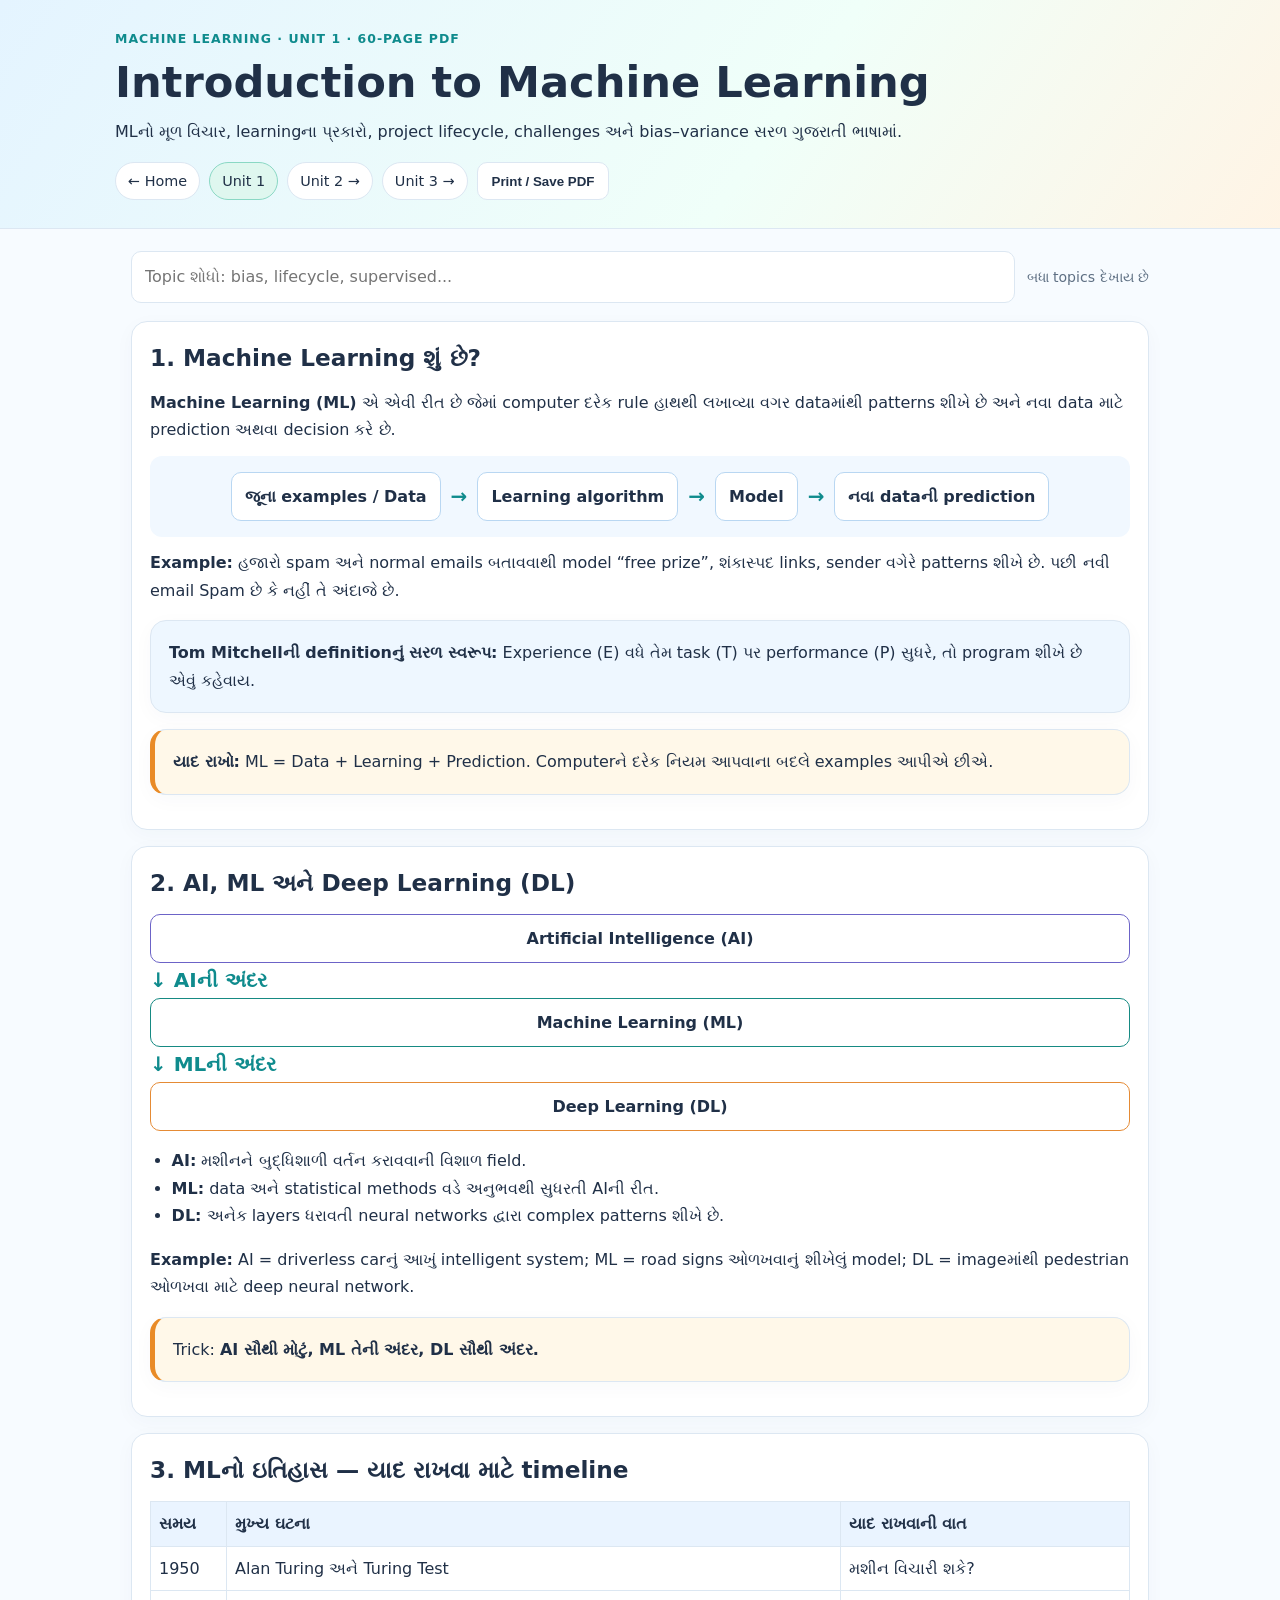
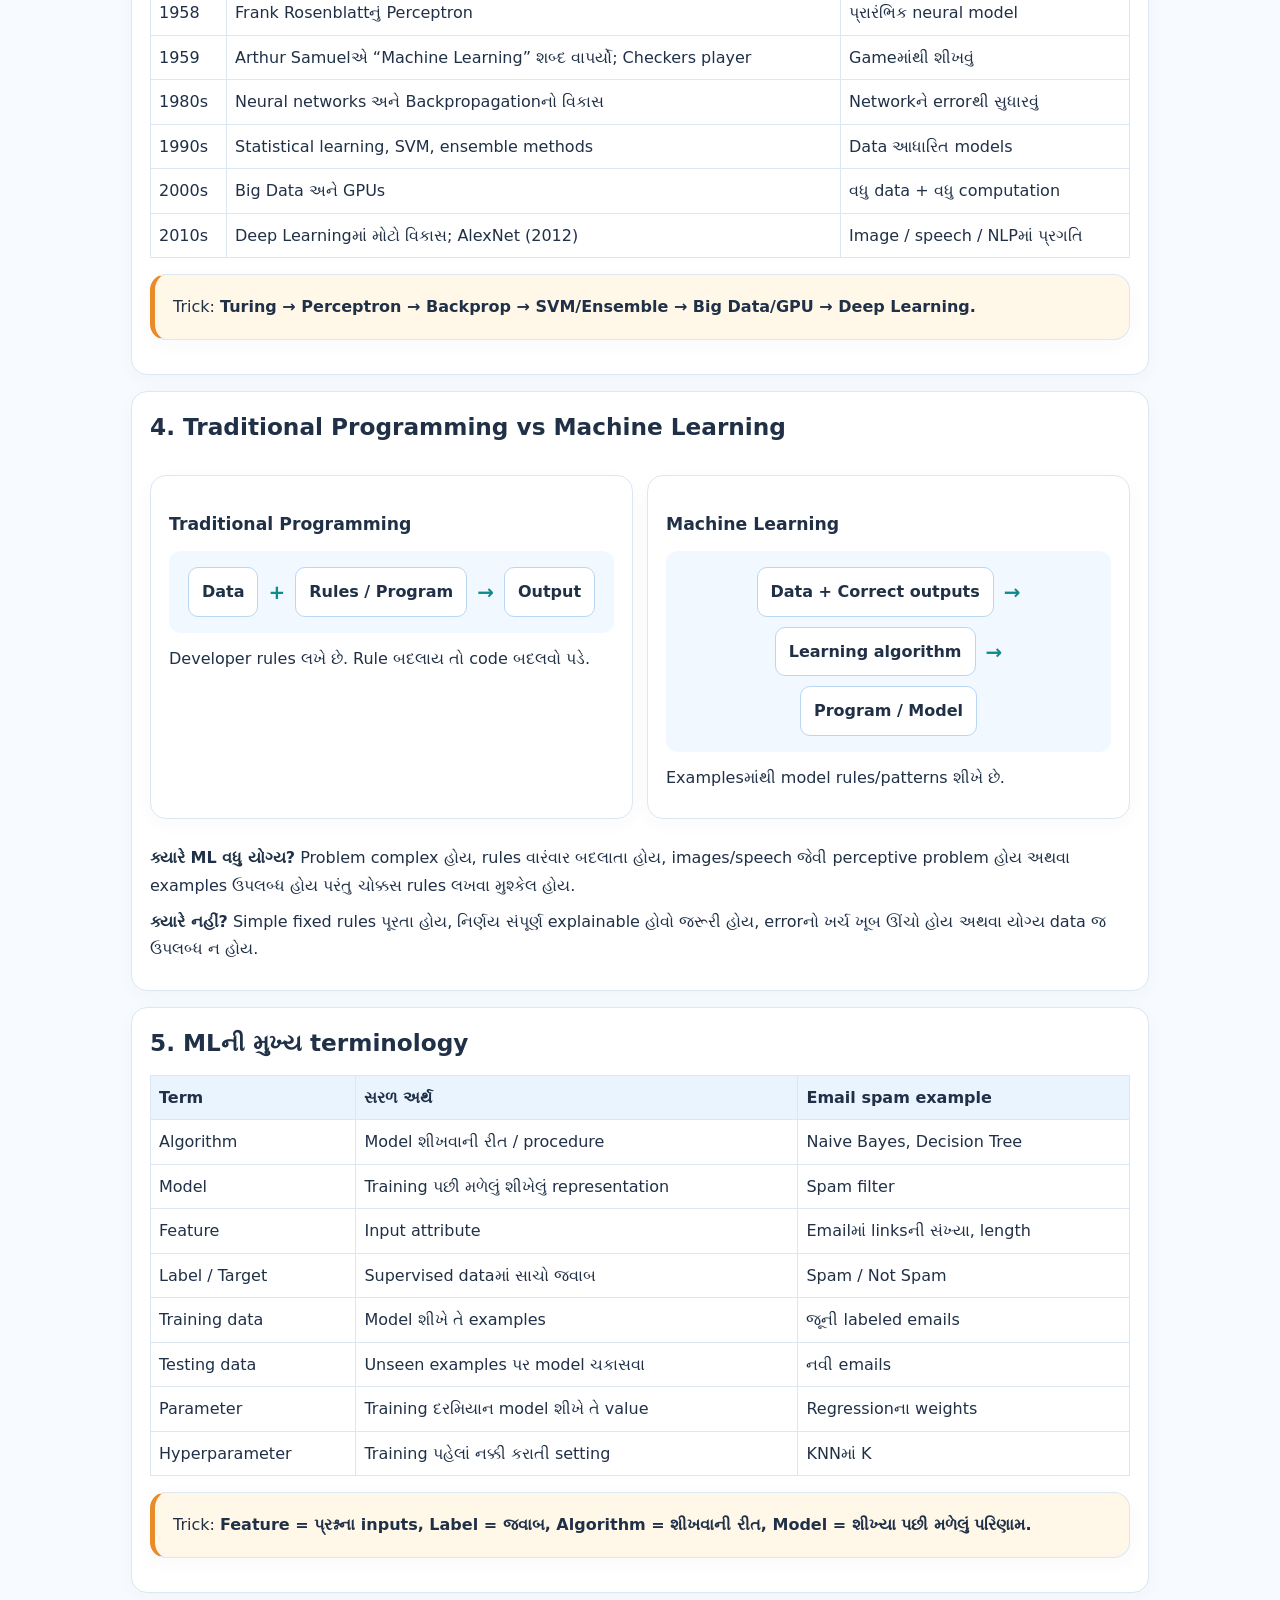
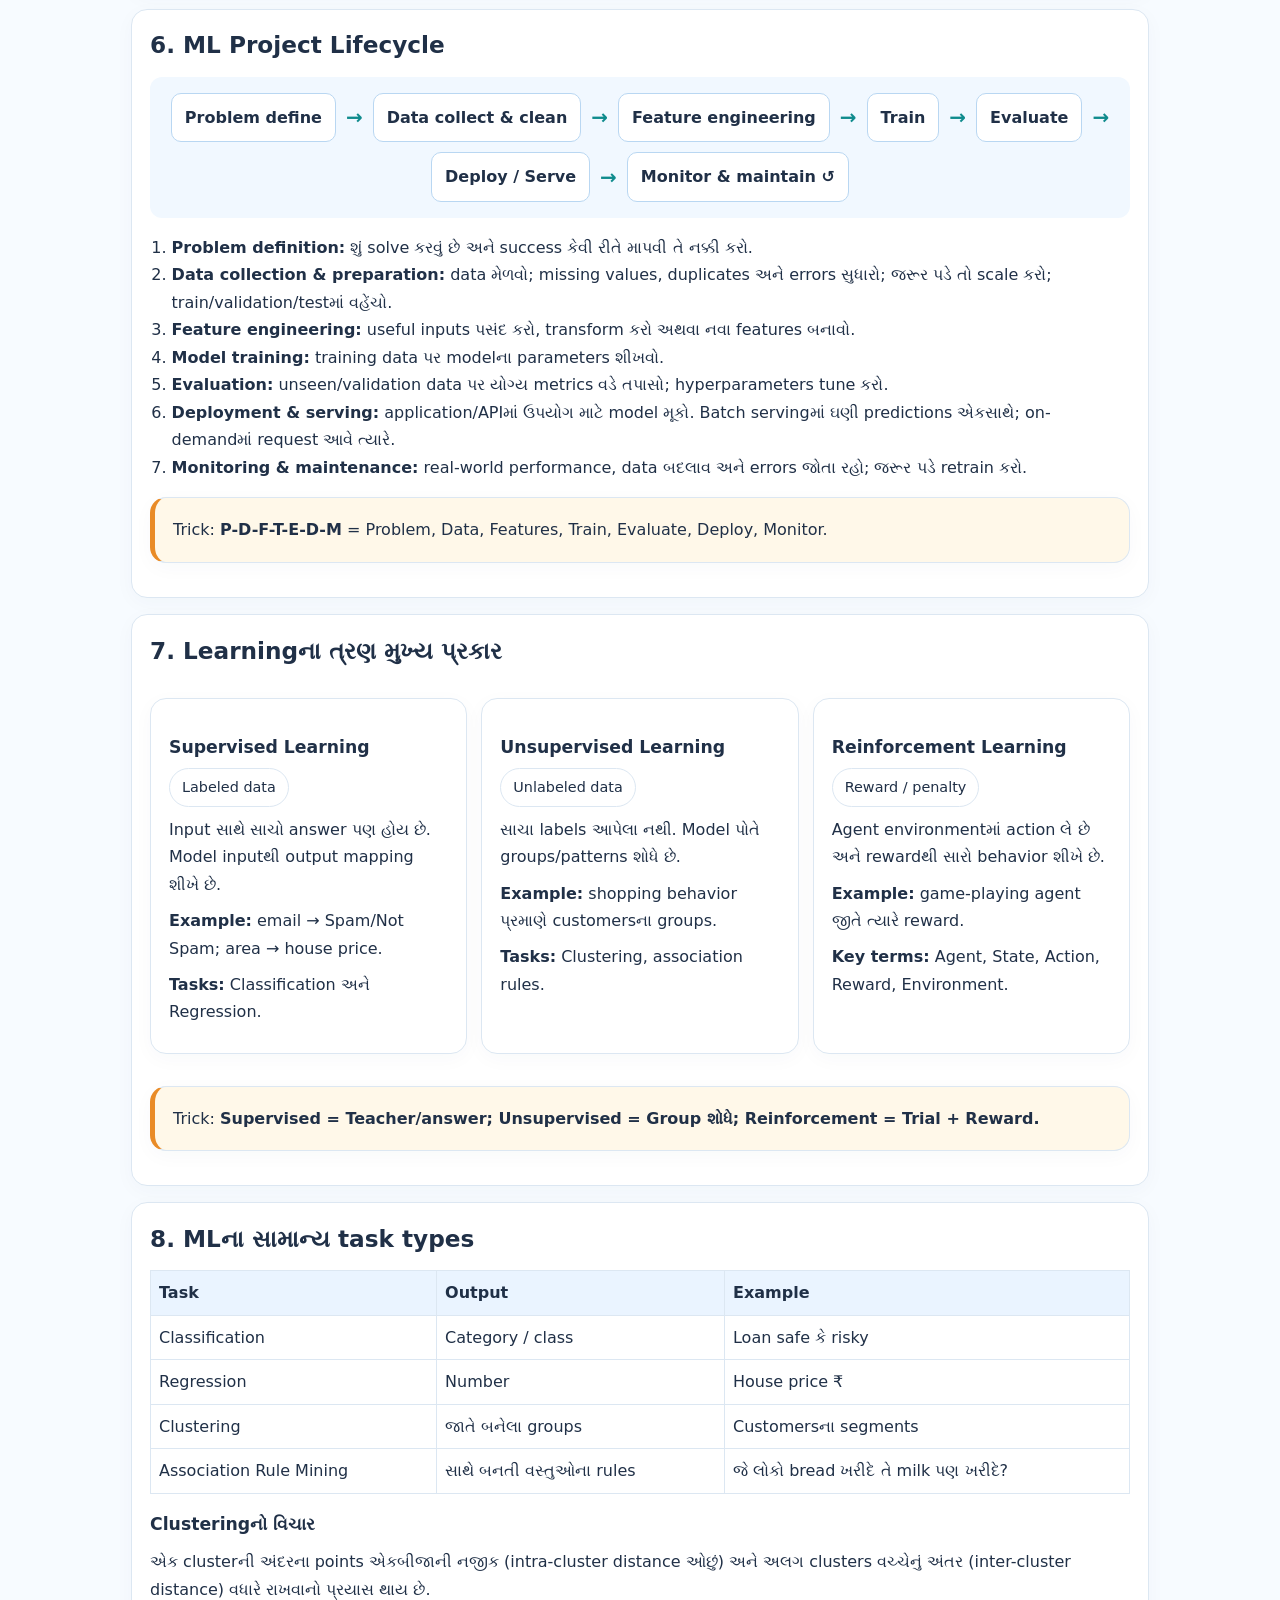
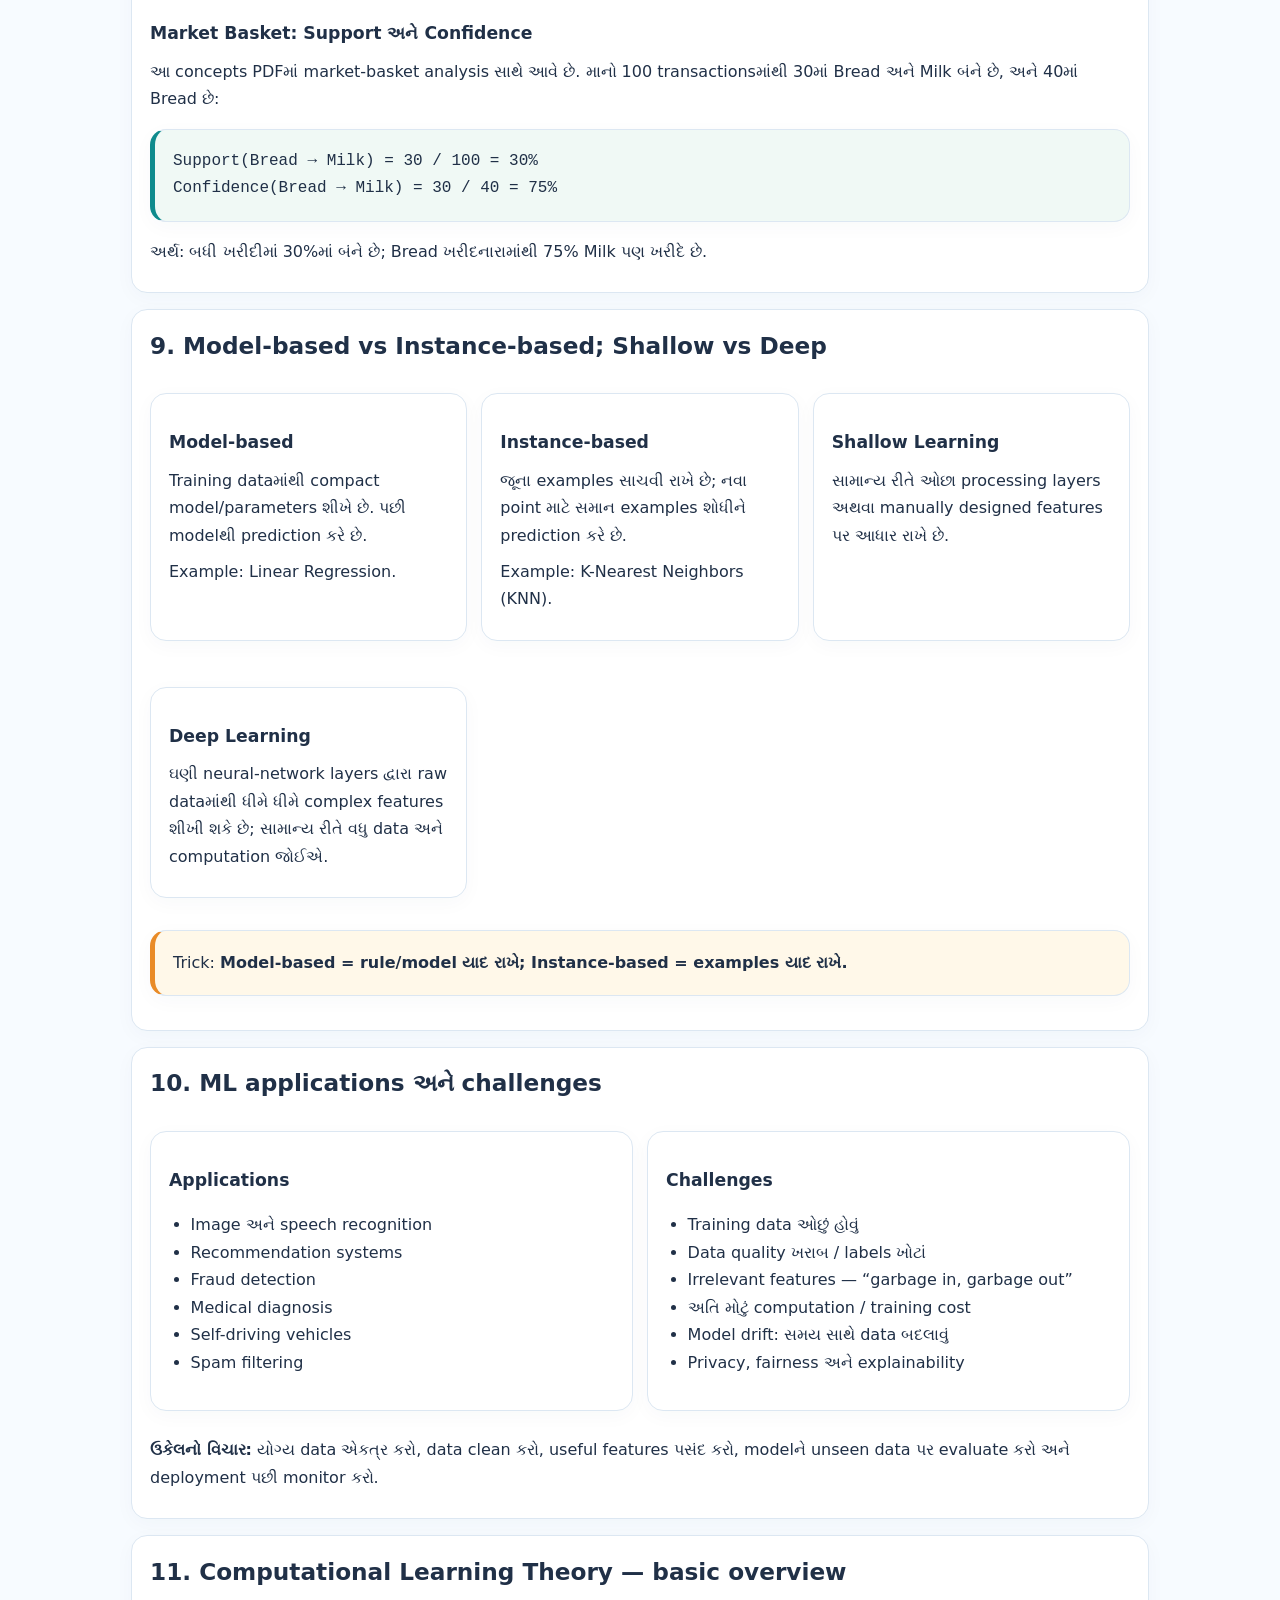
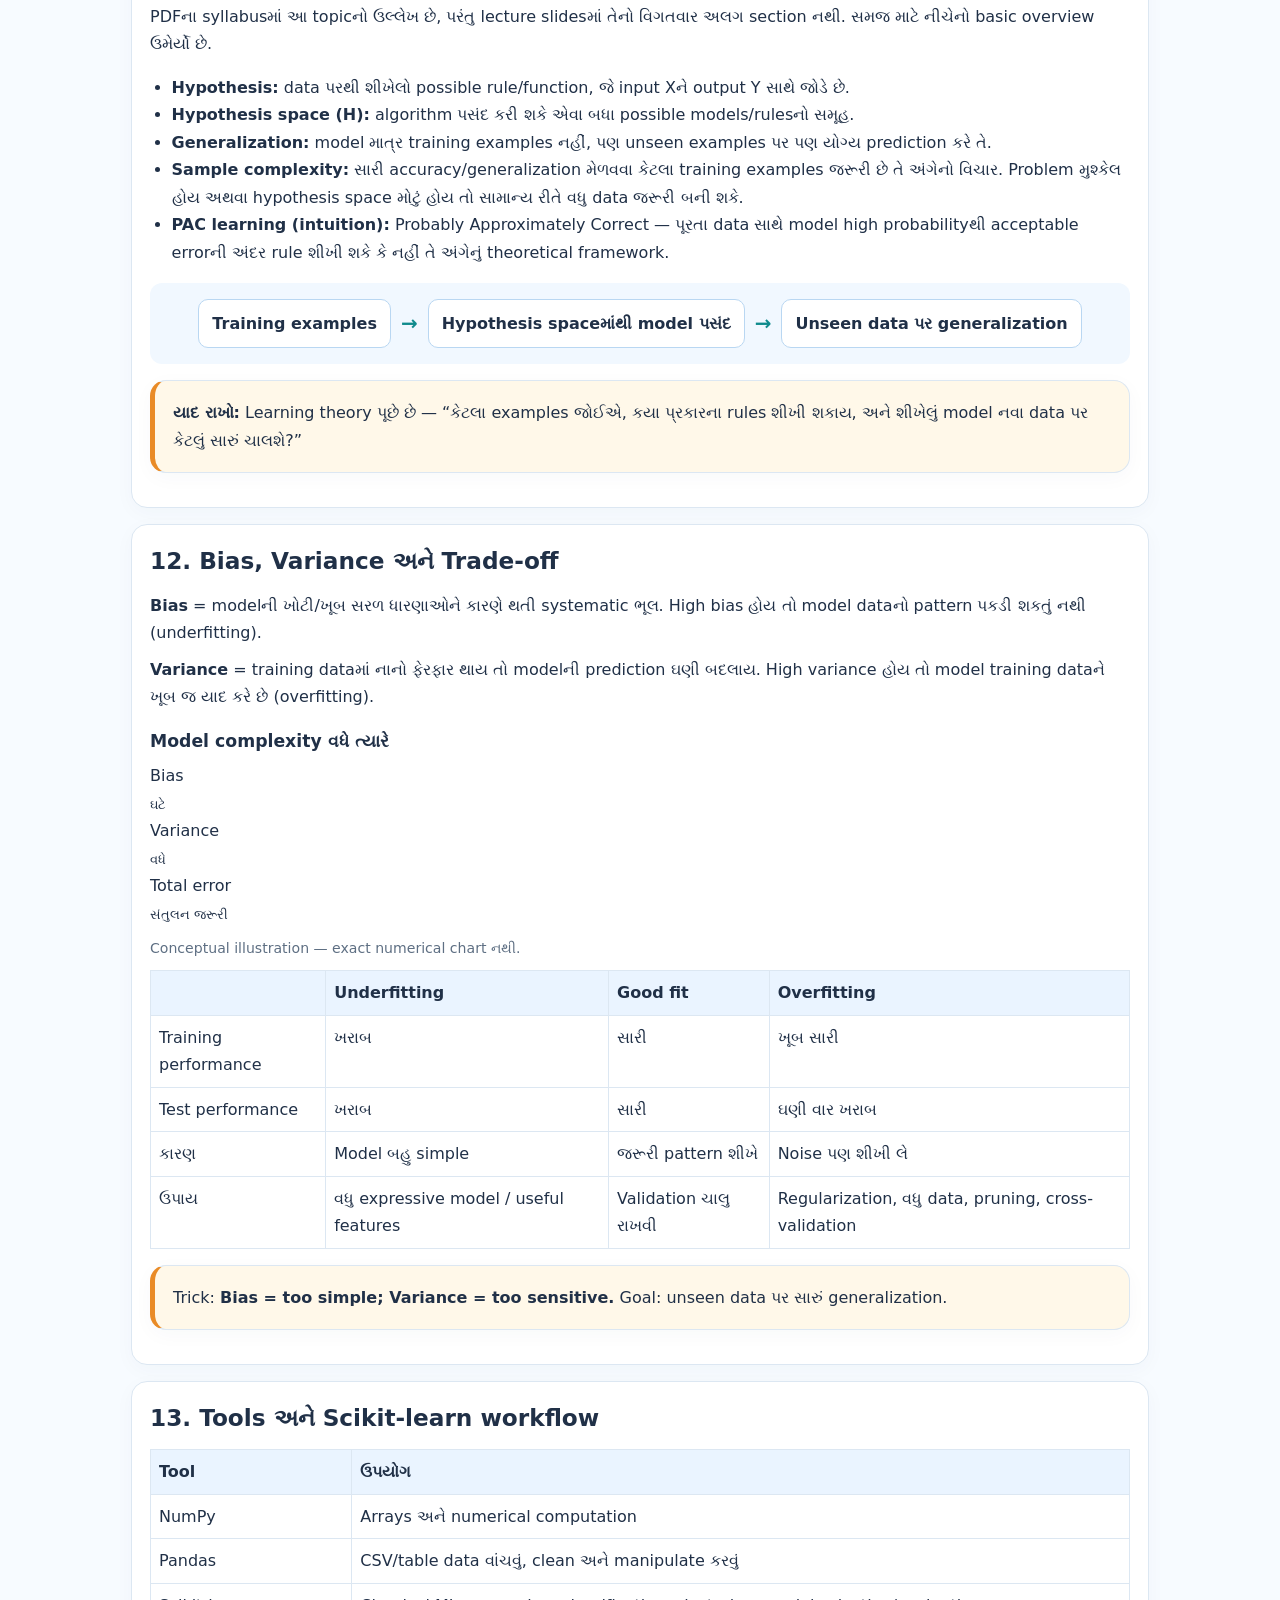
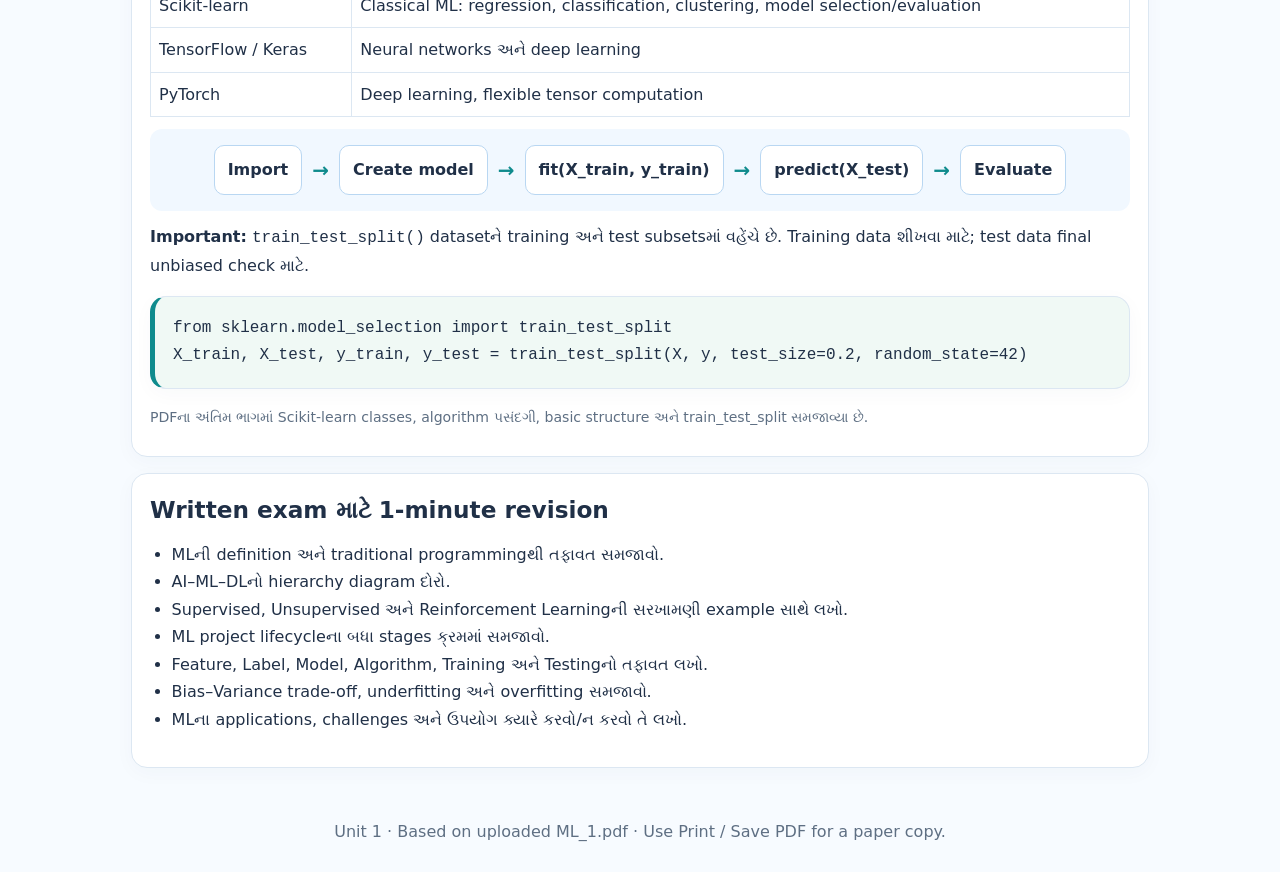
==== commit ffb2392a: "ML" ====
--- a/unit1.html
+++ b/unit1.html
@@ -1,23 +1,16 @@
-<!doctype html><html lang="gu"><head><meta charset="utf-8"><meta name="viewport" content="width=device-width,initial-scale=1"><title>DAA Unit 1 — ગુજરાતી Notes</title><link rel="stylesheet" href="style.css"></head><body><header><div class="eyebrow">DAA · UNIT 1</div><h1>Introduction & Analysis of Algorithm</h1><p>Algorithm સમજવું, complexity ગણવી અને sortingને આંખે જોઈને શીખવી.</p><div class="nav"><a class="action secondary" href="index.html">← Home</a><a class="action secondary" href="unit2.html">Unit 2 →</a><button onclick="window.print()">Print / Save PDF</button></div></header><div class="wrap"><main>
-<section class="section"><h2>1. Algorithm શું છે?</h2><p>Algorithm એટલે input લઈને finite stepsમાં ચોક્કસ output આપતી well-defined પ્રક્રિયા.</p><div class="grid"><div class="panel"><h3>મુખ્ય 5 લક્ષણો</h3><ol><li><b>Finiteness:</b> મર્યાદિત steps પછી બંધ થાય.</li><li><b>Definiteness:</b> દરેક step સ્પષ્ટ હોય.</li><li><b>Input:</b> zero કે વધુ inputs.</li><li><b>Output:</b> ઓછામાં ઓછું એક output.</li><li><b>Effectiveness:</b> દરેક operation કરી શકાય એવું basic અને finite હોય.</li></ol></div><div class="panel"><h3>Problem vs Instance</h3><p><b>Problem:</b> બે positive integersનું multiplication.</p><p><b>Instance:</b> 981 × 1234.</p><p><b>Instance size n:</b> inputના elements/componentsની સંખ્યા; sortingમાં n = arrayના elements.</p></div></div></section>
-<section class="section"><h2>2. Algorithm Analysis</h2><p>Input size <b>n</b> વધે ત્યારે કેટલો સમય (Time Complexity) અને memory (Space Complexity) જોઈએ તે અંદાજવું.</p><div class="grid"><div class="panel"><h3>Empirical / Posteriori</h3><p>Program run કરીને actual time માપવો. Machine, language અને inputથી result બદલાય શકે.</p></div><div class="panel"><h3>Theoretical / Priori</h3><p>Codeમાં primitive operations કેટલી વાર ચાલે તે ગણી mathematical function બનાવવી.</p></div></div><h3>Best, Average, Worst case</h3><div class="tablewrap"><table><tr><th>Case</th><th>અર્થ</th><th>Linear Search example</th></tr><tr><td>Best</td><td>ઓછામાં ઓછા steps</td><td>Target પ્રથમ સ્થાન પર → 1 comparison</td></tr><tr><td>Average</td><td>સામાન્ય/સરેરાશ input</td><td>Target લગભગ મધ્યમાં → આશરે n/2 comparisons</td></tr><tr><td>Worst</td><td>વધુમાં વધુ steps</td><td>છેલ્લે અથવા નથી → n comparisons</td></tr></table></div><div class="formula">Linear Search: Best Θ(1), Average Θ(n), Worst Θ(n)</div></section>
-<section class="section"><h2>3. Asymptotic Notations</h2><div class="grid"><div class="panel"><h3>Big O — O(g(n))</h3><p>Upper bound / growth ઉપરથી મર્યાદિત.</p><p>ઉદાહરણ: 3n² + 5n + 7 = O(n²).</p></div><div class="panel"><h3>Omega — Ω(g(n))</h3><p>Lower bound.</p><p>ઉદાહરણ: 3n² + 5n + 7 = Ω(n²).</p></div><div class="panel"><h3>Theta — Θ(g(n))</h3><p>Tight bound: upper અને lower બંને same order.</p><p>3n² + 5n + 7 = Θ(n²).</p></div></div><div class="tip"><b>યાદ રાખવાની trick:</b> O = ઉપરની limit, Ω = નીચલી limit, Θ = ચોક્કસ same growth order. Big-O ને હંમેશાં “worst case” કહેવું યોગ્ય નથી; notation bound બતાવે છે, case input પર આધારિત છે.</div><h3>Growth order — ધીમાથી ઝડપી</h3><p class="formula">1 &lt; log n &lt; n &lt; n log n &lt; n² &lt; n³ &lt; 2ⁿ &lt; n!</p><p><b>Dominant term trick:</b> 7n³ + 2n² + 100 → સૌથી મોટો growth term n³ રાખો → Θ(n³).</p><h3>Loop complexity ઝડપી ગણો</h3><div class="tablewrap"><table><tr><th>Pattern</th><th>Steps</th><th>Complexity</th></tr><tr><td>એક statement</td><td>constant</td><td>Θ(1)</td></tr><tr><td>for i=0..n−1</td><td>n iterations</td><td>Θ(n)</td></tr><tr><td>બે nested n loops</td><td>n × n</td><td>Θ(n²)</td></tr><tr><td>i દરેક વખતે ×2</td><td>n, n/2, … અથવા 1,2,4,…</td><td>Θ(log n)</td></tr><tr><td>outer n અને inner n</td><td>n²</td><td>Θ(n²)</td></tr></table></div><h3>Calculation example</h3><p>જો <span class="inlinecode">for i=1 to n</span>માં એક operation થાય અને initialization/check overheadથી કુલ T(n)=2n+3 મળે:</p><ol class="steps"><li>Dominant term = 2n.</li><li>Constant multiplier 2 અને constant 3 ignore કરો.</li><li>અંતિમ: <b>Θ(n)</b>.</li></ol></section>
-<section class="section"><h2>4. Sorting — Animated Visualizer</h2><p>Algorithm પસંદ કરો અને Next Step દબાવો. પીળો bar હાલમાં compare/swap થતો element બતાવે છે; લીલો bar sorted portion બતાવે છે. Run Animationથી આખી પ્રક્રિયા જુઓ.</p><div class="panel"><div class="controls"><label>Algorithm <select id="sortAlg"><option value="bubble">Bubble Sort</option><option value="selection">Selection Sort</option><option value="insertion">Insertion Sort</option><option value="shell">Shell Sort</option><option value="heap">Heap Sort</option><option value="bucket">Bucket Sort</option><option value="counting">Counting Sort</option><option value="radix">Radix Sort (digit passes)</option></select></label><button id="sortReset" class="secondary">Reset</button><button id="sortNext">Next Step →</button><button id="sortRun">▶ Run Animation</button></div><div id="sortBars" class="bars"></div><p id="sortExplain" class="good">Reset અથવા Next Step દબાવો.</p><p class="small" id="sortStats"></p></div><h3>Sorting algorithm comparison</h3><div class="tablewrap"><table><tr><th>Algorithm</th><th>મુખ્ય idea</th><th>Best</th><th>Average</th><th>Worst</th></tr><tr><td>Bubble</td><td>Adjacent pair compare/swap; મોટું value અંતે જાય</td><td>Θ(n)*</td><td>Θ(n²)</td><td>Θ(n²)</td></tr><tr><td>Selection</td><td>બાકી ભાગમાંથી minimum પસંદ કરી આગળ મૂકો</td><td>Θ(n²)</td><td>Θ(n²)</td><td>Θ(n²)</td></tr><tr><td>Insertion</td><td>દરેક value sorted left sideમાં insert</td><td>Θ(n)</td><td>Θ(n²)</td><td>Θ(n²)</td></tr><tr><td>Shell</td><td>Gapથી દૂરના elements compare; gap ઘટાડો</td><td>gap sequence પર આધારિત</td><td>sequence પર આધારિત</td><td>ઘણી basic sequencesમાં O(n²)</td></tr><tr><td>Heap</td><td>Max-heapમાંથી max કાઢીને અંતે મૂકો</td><td>Θ(n log n)</td><td>Θ(n log n)</td><td>Θ(n log n)</td></tr><tr><td>Counting</td><td>દરેક keyની frequency ગણે</td><td colspan="3">Θ(n+k), k = key range</td></tr><tr><td>Radix</td><td>એક-એક digit પ્રમાણે stable sort</td><td colspan="3">Θ(d(n+k)), d=digits</td></tr><tr><td>Bucket</td><td>Valuesને bucketsમાં વહેંચી દરેક bucket sort</td><td>સરેરાશ Θ(n+k)</td><td>distribution પર આધારિત</td><td>Θ(n²) શક્ય</td></tr></table></div><p class="small">* Bubble Sortમાં early-stop optimization હોય ત્યારે sorted inputનો best case Θ(n); PDFમાં basic algorithmનો emphasis nested passes પર છે.</p></section>
-<section class="section"><h2>5. Sortingની હાથેથી કરાતી calculation tricks</h2><div class="grid"><div class="panel"><h3>Bubble Sort</h3><p>Array: <b>5, 1, 4, 2</b></p><ol><li>Pass 1: (5,1) swap → 1,5,4,2; (5,4) swap → 1,4,5,2; (5,2) swap → 1,4,2,5.</li><li>Pass 2: 1,4 same; (4,2) swap → 1,2,4,5.</li><li>Pass 3: 1,2 same → sorted.</li></ol><p>Comparisons basic version: (n−1)+(n−2)+…+1 = n(n−1)/2. n=4 → 6.</p></div><div class="panel"><h3>Selection Sort</h3><p>Array: 29, 10, 14, 37, 13</p><ol><li>Minimum 10 → first position: 10,29,14,37,13.</li><li>Remaining min 13 → second: 10,13,14,37,29.</li><li>Remaining min 14 already placed.</li><li>Remaining min 29 → 10,13,14,29,37.</li></ol><p>Comparisons = n(n−1)/2 = 5×4/2 = <b>10</b>, input order બદલાય છતાં basic selectionમાં same comparisons.</p></div><div class="panel"><h3>Insertion Sort</h3><p>Array: 7, 3, 5</p><ol><li>Key=3; 7 shift right → 3,7,5.</li><li>Key=5; 7 shift right, 3 પછી insert → 3,5,7.</li></ol><p>દરેક stepમાં left portion sorted છે. Nearly sorted array પર સારું કામ કરે છે.</p></div><div class="panel"><h3>Counting Sort</h3><p>Input: 2, 1, 2, 0, 1. Range 0..2.</p><ol><li>Frequency: 0→1, 1→2, 2→2.</li><li>Frequencyને outputમાં repeat કરો.</li><li>Output: <b>0,1,1,2,2</b>.</li></ol><p>સમય Θ(n+k), પરંતુ k બહુ મોટું હોય તો memory ખર્ચ વધે.</p></div><div class="panel"><h3>Radix Sort</h3><p>Input: 170, 45, 75, 90, 802, 24, 2, 66.</p><ol><li>Ones digit પ્રમાણે stable sort.</li><li>Tens digit પ્રમાણે stable sort.</li><li>Hundreds digit પ્રમાણે stable sort.</li></ol><p>દરેક passમાં digit frequency/bucketsનો ઉપયોગ; stable order જાળવવો જરૂરી.</p></div><div class="panel"><h3>Heap Sort — Max Heap</h3><p>Max-heapમાં parent ≥ children. Root maximum હોય છે.</p><ol><li>Arrayને max heapમાં બનાવો.</li><li>Root અને last element swap કરો.</li><li>Heap size એક ઘટાડો, rootને heapify કરો.</li><li>બધા elements અંતે sorted થાય.</li></ol><p>n elements માટે build-heap Θ(n), repeated removals Θ(n log n).</p></div></div></section>
-<section class="section"><h2>6. Amortized Analysis</h2><p>એક operation ક્યારેક મોંઘું હોય, પરંતુ operationsની આખી sequenceનો average cost નાનો હોઈ શકે. Aggregate, Accounting અને Potential ત્રણ methods છે.</p><h3>Binary counter example</h3><p>Incrementમાં જમણી બાજુના 1 bits ને 0 કરો અને પહેલી 0 ને 1 કરો.</p><div class="panel"><div id="counterBits" class="bars" style="height:90px"></div><div class="controls"><button id="counterNext">Increment +1</button><button id="counterReset" class="secondary">Reset</button></div><p id="counterInfo" class="good">0 (0000): initial state.</p></div><p>0→1 flip 1 bit; 1→2 flips 2 bits (01→10); 3→4 flips 3 bits (0011→0100). છતાં n incrementsની કુલ bit flips O(n), એટલે amortized cost O(1) પ્રતિ increment.</p><div class="formula">Aggregate: amortized cost = total cost of n operations ÷ n</div></section>
-<section class="section"><h2>7. Exam quick revision + self-check</h2><ul><li>Algorithm characteristics: Finiteness, Definiteness, Input, Output, Effectiveness.</li><li>O upper bound, Ω lower bound, Θ tight bound.</li><li>Two nested independent n loops → Θ(n²).</li><li>Merge/Heap sort → Θ(n log n); basic Bubble/Selection/Insertion worst → Θ(n²).</li><li>Counting Sort input range k પર પણ આધારિત છે; Radix Sort digit passes પર.</li><li>Amortized analysis sequenceનું cost જુએ છે, માત્ર એક expensive operationનું નહીં.</li></ul><details><summary>MCQ 1: 4n² + 3n + 9ની Θ શું?</summary>જવાબ: Θ(n²), કારણ કે highest-order term n² છે.</details><details><summary>MCQ 2: Selection Sortના comparisons (n=6)?</summary>જવાબ: 6×5/2 = 15.</details><details><summary>MCQ 3: O, Ω અને Θમાંથી tight bound કયું?</summary>જવાબ: Θ (Theta).</details><details><summary>MCQ 4: Counting Sort ક્યારે યોગ્ય?</summary>જવાબ: જ્યારે integer key range k વ્યવહારુ રીતે નાનો હોય.</details></section></main></div><footer><a href="index.html">DAA Notes Home</a> · Gujarati exam revision pack</footer>
-<script>
-const initial=[5,1,4,2,8,3,7];let a=[],steps=[],si=0,timer=null;const $=id=>document.getElementById(id);
-function makeSteps(){let x=initial.slice(),s=[],n=x.length;const add=(i,j,msg,done=false)=>s.push({x:x.slice(),i,j,msg,done});let alg=$('sortAlg').value;
-if(alg==='bubble'){for(let i=0;i<n-1;i++){for(let j=0;j<n-i-1;j++){add(j,j+1,`Pass ${i+1}: ${x[j]} અને ${x[j+1]} compare કરો.`);if(x[j]>x[j+1]){[x[j],x[j+1]]=[x[j+1],x[j]];add(j,j+1,`Swap પછી: ${x.join(', ')}.`)}}}add(-1,-1,'Bubble Sort પૂર્ણ! મોટાં values દરેક passમાં જમણે પહોંચે છે.',true)}
-else if(alg==='selection'){for(let i=0;i<n-1;i++){let m=i;for(let j=i+1;j<n;j++){add(m,j,`બાકી ભાગમાં minimum શોધો: ${x[m]} સામે ${x[j]}.`);if(x[j]<x[m])m=j}if(m!==i){[x[i],x[m]]=[x[m],x[i]];add(i,m,`Minimum ${x[i]} ને position ${i+1} પર મૂકો.`)} }add(-1,-1,'Selection Sort પૂર્ણ!',true)}
-else if(alg==='insertion'){for(let i=1;i<n;i++){let key=x[i],j=i-1;add(i,i,`Key=${key}; sorted left portionમાં જગ્યા શોધો.`);while(j>=0&&x[j]>key){x[j+1]=x[j];add(j,j+1,`${x[j]} ને એક સ્થાન જમણે shift કરો.`);j--}x[j+1]=key;add(j+1,i,`Key ${key} ને યોગ્ય સ્થાન ${j+2} પર મૂકો.`)}add(-1,-1,'Insertion Sort પૂર્ણ!',true)}
-else if(alg==='shell'){for(let gap=Math.floor(n/2);gap>0;gap=Math.floor(gap/2)){add(-1,-1,`Gap = ${gap}. ${gap} અંતરે આવેલા elements compare કરો.`);for(let i=gap;i<n;i++){let v=x[i],j=i;while(j>=gap&&x[j-gap]>v){x[j]=x[j-gap];j-=gap;add(j,j+gap,`Gap ${gap}: ${v} માટે મોટું value shift થયું.`)}x[j]=v;add(j,i,`Gap ${gap} insertion complete.`)}}add(-1,-1,'Shell Sort પૂર્ણ!',true)}
-else if(alg==='heap'){function heapify(size,root){let largest=root,l=2*root+1,r=2*root+2;if(l<size&&x[l]>x[largest])largest=l;if(r<size&&x[r]>x[largest])largest=r;if(largest!==root){[x[root],x[largest]]=[x[largest],x[root]];add(root,largest,`Heapify: parent/child compare પછી swap. ${x.join(', ')}.`);heapify(size,largest)}}for(let i=Math.floor(n/2)-1;i>=0;i--)heapify(n,i);add(-1,-1,`Max heap તૈયાર: ${x.join(', ')}. Root ${x[0]} maximum છે.`);for(let end=n-1;end>0;end--){[x[0],x[end]]=[x[end],x[0]];add(0,end,`Maximum ${x[end]} ને અંતે મૂકો.`);heapify(end,0)}add(-1,-1,'Heap Sort પૂર્ણ!',true)}
-else if(alg==='bucket'){let max=Math.max(...x),min=Math.min(...x),buckets=Array.from({length:4},()=>[]);x.forEach(v=>{let idx=Math.min(3,Math.floor((v-min)/(max-min+1)*4));buckets[idx].push(v);add(-1,-1,`Value ${v} ને bucket ${idx+1} માં મૂકો.`)});buckets=buckets.map(b=>b.sort((a,b)=>a-b));x=buckets.flat();buckets.forEach((b,i)=>add(-1,-1,`Bucket ${i+1} sort થયા પછી: [${b.join(', ')}].`));add(-1,-1,`Buckets જોડો: ${x.join(', ')}. Bucket Sort પૂર્ણ!`,true)}
-else if(alg==='counting'){let max=Math.max(...x),freq=Array(max+1).fill(0);x.forEach(v=>freq[v]++);add(-1,-1,'પહેલા દરેક valueની frequency ગણો: '+freq.map((v,i)=>i+':'+v).join(' | '));x=[];freq.forEach((f,v)=>{for(let k=0;k<f;k++){x.push(v);add(-1,-1,`Value ${v} ને outputમાં ઉમેર્યું: ${x.join(', ')}.`)}});add(-1,-1,'Counting Sort પૂર્ણ!',true)}
-else {let z=x.slice();for(let exp=1;Math.floor(Math.max(...z)/exp)>0;exp*=10){z.sort((u,v)=>Math.floor(u/exp)%10-Math.floor(v/exp)%10);x=z.slice();add(-1,-1,`${exp===1?'Ones':exp===10?'Tens':'Hundreds'} digit pass: ${x.join(', ')}.`)}add(-1,-1,'આ visualizerમાં દરેક digit pass બતાવ્યા છે; actual Radix Sortમાં દરેક pass stable હોવો જોઈએ.',true)}return s}
-function render(){let st=steps[Math.min(si,steps.length-1)];if(!st)return;$('sortBars').innerHTML=st.x.map((v,i)=>`<div class="bar ${i===st.i||i===st.j?'active':''} ${st.done?'sorted':''}" style="height:${30+v*19}px;background:#b8d9f4">${v}</div>`).join('');$('sortExplain').textContent=st.msg;$('sortStats').textContent=`Step ${Math.min(si+1,steps.length)} / ${steps.length} · Values: ${st.x.join(', ')}`}
-function reset(){if(timer)clearInterval(timer);timer=null;steps=makeSteps();si=0;render()}$('sortReset').onclick=reset;$('sortAlg').onchange=reset;$('sortNext').onclick=()=>{if(si<steps.length-1)si++;render()};$('sortRun').onclick=()=>{if(timer){clearInterval(timer);timer=null;$('sortRun').textContent='▶ Run Animation';return}if(si>=steps.length-1)si=0;$('sortRun').textContent='Ⅱ Pause';timer=setInterval(()=>{if(si>=steps.length-1){clearInterval(timer);timer=null;$('sortRun').textContent='▶ Run Animation';return}si++;render()},750)};reset();
-let cv=0;function renderCounter(){let bits=cv.toString(2).padStart(4,'0').slice(-4);$('counterBits').innerHTML=bits.split('').map((b,i)=>`<div class="bar ${i===3?'active':''}" style="height:${b==='1'?65:30}px;background:${b==='1'?'#8bd6b0':'#d9e8f1'}">${b}</div>`).join('');$('counterInfo').textContent=`Value ${cv%16} = ${bits}. Increment પછી flip થનારા bits: ${(cv%16===0?4:(cv%16&-(cv%16)).toString(2).length)} (wrap-around teaching view).`;}$('counterNext').onclick=()=>{cv=(cv+1)%16;renderCounter()};$('counterReset').onclick=()=>{cv=0;renderCounter()};renderCounter();
-</script></body></html>+<!doctype html><html lang="gu"><head><meta charset="utf-8"><meta name="viewport" content="width=device-width,initial-scale=1"><title>Unit 1 — Introduction to ML</title><link rel="stylesheet" href="style.css"><script defer src="app.js"></script></head><body><header class="hero"><div class="eyebrow">MACHINE LEARNING · UNIT 1 · 60-PAGE PDF</div><h1>Introduction to Machine Learning</h1><p>MLનો મૂળ વિચાર, learningના પ્રકારો, project lifecycle, challenges અને bias–variance સરળ ગુજરાતી ભાષામાં.</p><div class="nav"><a class="navlink" href="index.html">← Home</a><a class="navlink active" href="unit1.html">Unit 1</a><a class="navlink" href="unit2.html">Unit 2 →</a><a class="navlink" href="unit3.html">Unit 3 →</a><button class="btn secondary" onclick="window.print()">Print / Save PDF</button></div></header><main class="wrap"><div class="toolbar"><input id="topicSearch" oninput="filterTopics()" placeholder="Topic શોધો: bias, lifecycle, supervised..."><span id="searchCount" class="small">બધા topics દેખાય છે</span></div>
+<section class="topic"><h2>1. Machine Learning શું છે?</h2><p><b>Machine Learning (ML)</b> એ એવી રીત છે જેમાં computer દરેક rule હાથથી લખાવ્યા વગર dataમાંથી patterns શીખે છે અને નવા data માટે prediction અથવા decision કરે છે.</p><div class="diagram"><div class="node">જૂના examples / Data</div><span class="arrow">→</span><div class="node">Learning algorithm</div><span class="arrow">→</span><div class="node">Model</div><span class="arrow">→</span><div class="node">નવા dataની prediction</div></div><p><b>Example:</b> હજારો spam અને normal emails બતાવવાથી model “free prize”, શંકાસ્પદ links, sender વગેરે patterns શીખે છે. પછી નવી email Spam છે કે નહીં તે અંદાજે છે.</p><div class="note"><b>Tom Mitchellની definitionનું સરળ સ્વરૂપ:</b> Experience (E) વધે તેમ task (T) પર performance (P) સુધરે, તો program શીખે છે એવું કહેવાય.</div><div class="memory"><b>યાદ રાખો:</b> ML = Data + Learning + Prediction. Computerને દરેક નિયમ આપવાના બદલે examples આપીએ છીએ.</div></section>
+<section class="topic"><h2>2. AI, ML અને Deep Learning (DL)</h2><div class="visual"><div class="tree"><div class="node" style="border-color:#6c63c7">Artificial Intelligence (AI)</div><div class="arrow">↓ AIની અંદર</div><div class="node" style="border-color:#168a83">Machine Learning (ML)</div><div class="arrow">↓ MLની અંદર</div><div class="node" style="border-color:#e58b35">Deep Learning (DL)</div></div></div><ul><li><b>AI:</b> મશીનને બુદ્ધિશાળી વર્તન કરાવવાની વિશાળ field.</li><li><b>ML:</b> data અને statistical methods વડે અનુભવથી સુધરતી AIની રીત.</li><li><b>DL:</b> અનેક layers ધરાવતી neural networks દ્વારા complex patterns શીખે છે.</li></ul><p><b>Example:</b> AI = driverless carનું આખું intelligent system; ML = road signs ઓળખવાનું શીખેલું model; DL = imageમાંથી pedestrian ઓળખવા માટે deep neural network.</p><div class="memory">Trick: <b>AI સૌથી મોટું, ML તેની અંદર, DL સૌથી અંદર.</b></div></section>
+<section class="topic"><h2>3. MLનો ઇતિહાસ — યાદ રાખવા માટે timeline</h2><table><tr><th>સમય</th><th>મુખ્ય ઘટના</th><th>યાદ રાખવાની વાત</th></tr><tr><td>1950</td><td>Alan Turing અને Turing Test</td><td>મશીન વિચારી શકે?</td></tr><tr><td>1958</td><td>Frank Rosenblattનું Perceptron</td><td>પ્રારંભિક neural model</td></tr><tr><td>1959</td><td>Arthur Samuelએ “Machine Learning” શબ્દ વાપર્યો; Checkers player</td><td>Gameમાંથી શીખવું</td></tr><tr><td>1980s</td><td>Neural networks અને Backpropagationનો વિકાસ</td><td>Networkને errorથી સુધારવું</td></tr><tr><td>1990s</td><td>Statistical learning, SVM, ensemble methods</td><td>Data આધારિત models</td></tr><tr><td>2000s</td><td>Big Data અને GPUs</td><td>વધુ data + વધુ computation</td></tr><tr><td>2010s</td><td>Deep Learningમાં મોટો વિકાસ; AlexNet (2012)</td><td>Image / speech / NLPમાં પ્રગતિ</td></tr></table><div class="memory">Trick: <b>Turing → Perceptron → Backprop → SVM/Ensemble → Big Data/GPU → Deep Learning.</b></div></section>
+<section class="topic"><h2>4. Traditional Programming vs Machine Learning</h2><div class="grid"><div class="card"><h3>Traditional Programming</h3><div class="diagram"><div class="node">Data</div><span class="arrow">+</span><div class="node">Rules / Program</div><span class="arrow">→</span><div class="node">Output</div></div><p>Developer rules લખે છે. Rule બદલાય તો code બદલવો પડે.</p></div><div class="card"><h3>Machine Learning</h3><div class="diagram"><div class="node">Data + Correct outputs</div><span class="arrow">→</span><div class="node">Learning algorithm</div><span class="arrow">→</span><div class="node">Program / Model</div></div><p>Examplesમાંથી model rules/patterns શીખે છે.</p></div></div><p><b>ક્યારે ML વધુ યોગ્ય?</b> Problem complex હોય, rules વારંવાર બદલાતા હોય, images/speech જેવી perceptive problem હોય અથવા examples ઉપલબ્ધ હોય પરંતુ ચોક્કસ rules લખવા મુશ્કેલ હોય.</p><p><b>ક્યારે નહીં?</b> Simple fixed rules પૂરતા હોય, નિર્ણય સંપૂર્ણ explainable હોવો જરૂરી હોય, errorનો ખર્ચ ખૂબ ઊંચો હોય અથવા યોગ્ય data જ ઉપલબ્ધ ન હોય.</p></section>
+<section class="topic"><h2>5. MLની મુખ્ય terminology</h2><table><tr><th>Term</th><th>સરળ અર્થ</th><th>Email spam example</th></tr><tr><td>Algorithm</td><td>Model શીખવાની રીત / procedure</td><td>Naive Bayes, Decision Tree</td></tr><tr><td>Model</td><td>Training પછી મળેલું શીખેલું representation</td><td>Spam filter</td></tr><tr><td>Feature</td><td>Input attribute</td><td>Emailમાં linksની સંખ્યા, length</td></tr><tr><td>Label / Target</td><td>Supervised dataમાં સાચો જવાબ</td><td>Spam / Not Spam</td></tr><tr><td>Training data</td><td>Model શીખે તે examples</td><td>જૂની labeled emails</td></tr><tr><td>Testing data</td><td>Unseen examples પર model ચકાસવા</td><td>નવી emails</td></tr><tr><td>Parameter</td><td>Training દરમિયાન model શીખે તે value</td><td>Regressionના weights</td></tr><tr><td>Hyperparameter</td><td>Training પહેલાં નક્કી કરાતી setting</td><td>KNNમાં K</td></tr></table><div class="memory">Trick: <b>Feature = પ્રશ્નના inputs, Label = જવાબ, Algorithm = શીખવાની રીત, Model = શીખ્યા પછી મળેલું પરિણામ.</b></div></section>
+<section class="topic"><h2>6. ML Project Lifecycle</h2><div class="diagram"><div class="node">Problem define</div><span class="arrow">→</span><div class="node">Data collect & clean</div><span class="arrow">→</span><div class="node">Feature engineering</div><span class="arrow">→</span><div class="node">Train</div><span class="arrow">→</span><div class="node">Evaluate</div><span class="arrow">→</span><div class="node">Deploy / Serve</div><span class="arrow">→</span><div class="node">Monitor & maintain ↺</div></div><ol class="steps"><li><b>Problem definition:</b> શું solve કરવું છે અને success કેવી રીતે માપવી તે નક્કી કરો.</li><li><b>Data collection & preparation:</b> data મેળવો; missing values, duplicates અને errors સુધારો; જરૂર પડે તો scale કરો; train/validation/testમાં વહેંચો.</li><li><b>Feature engineering:</b> useful inputs પસંદ કરો, transform કરો અથવા નવા features બનાવો.</li><li><b>Model training:</b> training data પર modelના parameters શીખવો.</li><li><b>Evaluation:</b> unseen/validation data પર યોગ્ય metrics વડે તપાસો; hyperparameters tune કરો.</li><li><b>Deployment & serving:</b> application/APIમાં ઉપયોગ માટે model મૂકો. Batch servingમાં ઘણી predictions એકસાથે; on-demandમાં request આવે ત્યારે.</li><li><b>Monitoring & maintenance:</b> real-world performance, data બદલાવ અને errors જોતા રહો; જરૂર પડે retrain કરો.</li></ol><div class="memory">Trick: <b>P-D-F-T-E-D-M</b> = Problem, Data, Features, Train, Evaluate, Deploy, Monitor.</div></section>
+<section class="topic"><h2>7. Learningના ત્રણ મુખ્ય પ્રકાર</h2><div class="grid"><div class="card"><h3>Supervised Learning</h3><span class="tag">Labeled data</span><p>Input સાથે સાચો answer પણ હોય છે. Model inputથી output mapping શીખે છે.</p><p><b>Example:</b> email → Spam/Not Spam; area → house price.</p><p><b>Tasks:</b> Classification અને Regression.</p></div><div class="card"><h3>Unsupervised Learning</h3><span class="tag">Unlabeled data</span><p>સાચા labels આપેલા નથી. Model પોતે groups/patterns શોધે છે.</p><p><b>Example:</b> shopping behavior પ્રમાણે customersના groups.</p><p><b>Tasks:</b> Clustering, association rules.</p></div><div class="card"><h3>Reinforcement Learning</h3><span class="tag">Reward / penalty</span><p>Agent environmentમાં action લે છે અને rewardથી સારો behavior શીખે છે.</p><p><b>Example:</b> game-playing agent જીતે ત્યારે reward.</p><p><b>Key terms:</b> Agent, State, Action, Reward, Environment.</p></div></div><div class="memory">Trick: <b>Supervised = Teacher/answer; Unsupervised = Group શોધે; Reinforcement = Trial + Reward.</b></div></section>
+<section class="topic"><h2>8. MLના સામાન્ય task types</h2><table><tr><th>Task</th><th>Output</th><th>Example</th></tr><tr><td>Classification</td><td>Category / class</td><td>Loan safe કે risky</td></tr><tr><td>Regression</td><td>Number</td><td>House price ₹</td></tr><tr><td>Clustering</td><td>જાતે બનેલા groups</td><td>Customersના segments</td></tr><tr><td>Association Rule Mining</td><td>સાથે બનતી વસ્તુઓના rules</td><td>જે લોકો bread ખરીદે તે milk પણ ખરીદે?</td></tr></table><h3>Clusteringનો વિચાર</h3><p>એક clusterની અંદરના points એકબીજાની નજીક (intra-cluster distance ઓછું) અને અલગ clusters વચ્ચેનું અંતર (inter-cluster distance) વધારે રાખવાનો પ્રયાસ થાય છે.</p><h3>Market Basket: Support અને Confidence</h3><p>આ concepts PDFમાં market-basket analysis સાથે આવે છે. માનો 100 transactionsમાંથી 30માં Bread અને Milk બંને છે, અને 40માં Bread છે:</p><div class="formula">Support(Bread → Milk) = 30 / 100 = 30%<br>Confidence(Bread → Milk) = 30 / 40 = 75%</div><p>અર્થ: બધી ખરીદીમાં 30%માં બંને છે; Bread ખરીદનારામાંથી 75% Milk પણ ખરીદે છે.</p></section>
+<section class="topic"><h2>9. Model-based vs Instance-based; Shallow vs Deep</h2><div class="grid"><div class="card"><h3>Model-based</h3><p>Training dataમાંથી compact model/parameters શીખે છે. પછી modelથી prediction કરે છે.</p><p>Example: Linear Regression.</p></div><div class="card"><h3>Instance-based</h3><p>જૂના examples સાચવી રાખે છે; નવા point માટે સમાન examples શોધીને prediction કરે છે.</p><p>Example: K-Nearest Neighbors (KNN).</p></div><div class="card"><h3>Shallow Learning</h3><p>સામાન્ય રીતે ઓછા processing layers અથવા manually designed features પર આધાર રાખે છે.</p></div><div class="card"><h3>Deep Learning</h3><p>ઘણી neural-network layers દ્વારા raw dataમાંથી ધીમે ધીમે complex features શીખી શકે છે; સામાન્ય રીતે વધુ data અને computation જોઈએ.</p></div></div><div class="memory">Trick: <b>Model-based = rule/model યાદ રાખે; Instance-based = examples યાદ રાખે.</b></div></section>
+<section class="topic"><h2>10. ML applications અને challenges</h2><div class="grid"><div class="card"><h3>Applications</h3><ul><li>Image અને speech recognition</li><li>Recommendation systems</li><li>Fraud detection</li><li>Medical diagnosis</li><li>Self-driving vehicles</li><li>Spam filtering</li></ul></div><div class="card"><h3>Challenges</h3><ul><li>Training data ઓછું હોવું</li><li>Data quality ખરાબ / labels ખોટાં</li><li>Irrelevant features — “garbage in, garbage out”</li><li>અતિ મોટું computation / training cost</li><li>Model drift: સમય સાથે data બદલાવું</li><li>Privacy, fairness અને explainability</li></ul></div></div><p><b>ઉકેલનો વિચાર:</b> યોગ્ય data એકત્ર કરો, data clean કરો, useful features પસંદ કરો, modelને unseen data પર evaluate કરો અને deployment પછી monitor કરો.</p></section>
+<section class="topic"><h2>11. Computational Learning Theory — basic overview</h2><p>PDFના syllabusમાં આ topicનો ઉલ્લેખ છે, પરંતુ lecture slidesમાં તેનો વિગતવાર અલગ section નથી. સમજ માટે નીચેનો basic overview ઉમેર્યો છે.</p><ul><li><b>Hypothesis:</b> data પરથી શીખેલો possible rule/function, જે input Xને output Y સાથે જોડે છે.</li><li><b>Hypothesis space (H):</b> algorithm પસંદ કરી શકે એવા બધા possible models/rulesનો સમૂહ.</li><li><b>Generalization:</b> model માત્ર training examples નહીં, પણ unseen examples પર પણ યોગ્ય prediction કરે તે.</li><li><b>Sample complexity:</b> સારી accuracy/generalization મેળવવા કેટલા training examples જરૂરી છે તે અંગેનો વિચાર. Problem મુશ્કેલ હોય અથવા hypothesis space મોટું હોય તો સામાન્ય રીતે વધુ data જરૂરી બની શકે.</li><li><b>PAC learning (intuition):</b> Probably Approximately Correct — પૂરતા data સાથે model high probabilityથી acceptable errorની અંદર rule શીખી શકે કે નહીં તે અંગેનું theoretical framework.</li></ul><div class="diagram"><div class="node">Training examples</div><span class="arrow">→</span><div class="node">Hypothesis spaceમાંથી model પસંદ</div><span class="arrow">→</span><div class="node">Unseen data પર generalization</div></div><div class="memory"><b>યાદ રાખો:</b> Learning theory પૂછે છે — “કેટલા examples જોઈએ, કયા પ્રકારના rules શીખી શકાય, અને શીખેલું model નવા data પર કેટલું સારું ચાલશે?”</div></section>
+<section class="topic"><h2>12. Bias, Variance અને Trade-off</h2><p><b>Bias</b> = modelની ખોટી/ખૂબ સરળ ધારણાઓને કારણે થતી systematic ભૂલ. High bias હોય તો model dataનો pattern પકડી શકતું નથી (underfitting).</p><p><b>Variance</b> = training dataમાં નાનો ફેરફાર થાય તો modelની prediction ઘણી બદલાય. High variance હોય તો model training dataને ખૂબ જ યાદ કરે છે (overfitting).</p><div class="visual"><h3>Model complexity વધે ત્યારે</h3><div class="barrow"><span>Bias</span><div class="bar" data-bar="30"></div><small>ઘટે</small></div><div class="barrow"><span>Variance</span><div class="bar" data-bar="82"></div><small>વધે</small></div><div class="barrow"><span>Total error</span><div class="bar" data-bar="48"></div><small>સંતુલન જરૂરી</small></div><p class="small">Conceptual illustration — exact numerical chart નથી.</p></div><table><tr><th></th><th>Underfitting</th><th>Good fit</th><th>Overfitting</th></tr><tr><td>Training performance</td><td>ખરાબ</td><td>સારી</td><td>ખૂબ સારી</td></tr><tr><td>Test performance</td><td>ખરાબ</td><td>સારી</td><td>ઘણી વાર ખરાબ</td></tr><tr><td>કારણ</td><td>Model બહુ simple</td><td>જરૂરી pattern શીખે</td><td>Noise પણ શીખી લે</td></tr><tr><td>ઉપાય</td><td>વધુ expressive model / useful features</td><td>Validation ચાલુ રાખવી</td><td>Regularization, વધુ data, pruning, cross-validation</td></tr></table><div class="memory">Trick: <b>Bias = too simple; Variance = too sensitive.</b> Goal: unseen data પર સારું generalization.</div></section>
+<section class="topic"><h2>13. Tools અને Scikit-learn workflow</h2><table><tr><th>Tool</th><th>ઉપયોગ</th></tr><tr><td>NumPy</td><td>Arrays અને numerical computation</td></tr><tr><td>Pandas</td><td>CSV/table data વાંચવું, clean અને manipulate કરવું</td></tr><tr><td>Scikit-learn</td><td>Classical ML: regression, classification, clustering, model selection/evaluation</td></tr><tr><td>TensorFlow / Keras</td><td>Neural networks અને deep learning</td></tr><tr><td>PyTorch</td><td>Deep learning, flexible tensor computation</td></tr></table><div class="diagram"><div class="node">Import</div><span class="arrow">→</span><div class="node">Create model</div><span class="arrow">→</span><div class="node">fit(X_train, y_train)</div><span class="arrow">→</span><div class="node">predict(X_test)</div><span class="arrow">→</span><div class="node">Evaluate</div></div><p><b>Important:</b> <code>train_test_split()</code> datasetને training અને test subsetsમાં વહેંચે છે. Training data શીખવા માટે; test data final unbiased check માટે.</p><div class="formula">from sklearn.model_selection import train_test_split<br>X_train, X_test, y_train, y_test = train_test_split(X, y, test_size=0.2, random_state=42)</div><p class="small">PDFના અંતિમ ભાગમાં Scikit-learn classes, algorithm પસંદગી, basic structure અને train_test_split સમજાવ્યા છે.</p></section>
+<section class="topic"><h2>Written exam માટે 1-minute revision</h2><ul><li>MLની definition અને traditional programmingથી તફાવત સમજાવો.</li><li>AI–ML–DLનો hierarchy diagram દોરો.</li><li>Supervised, Unsupervised અને Reinforcement Learningની સરખામણી example સાથે લખો.</li><li>ML project lifecycleના બધા stages ક્રમમાં સમજાવો.</li><li>Feature, Label, Model, Algorithm, Training અને Testingનો તફાવત લખો.</li><li>Bias–Variance trade-off, underfitting અને overfitting સમજાવો.</li><li>MLના applications, challenges અને ઉપયોગ ક્યારે કરવો/ન કરવો તે લખો.</li></ul></section>
+</main><footer class="footer">Unit 1 · Based on uploaded ML_1.pdf · Use Print / Save PDF for a paper copy.</footer></body></html>
--- a/style.css
+++ b/style.css
@@ -1 +1,2 @@
-*{box-sizing:border-box}body{margin:0;background:#f4f8fb;color:#172b3a;font:16px/1.72 system-ui,"Noto Sans Gujarati",sans-serif}header{background:linear-gradient(120deg,#e3f5ed,#e7efff);padding:30px max(20px,calc((100% - 1000px)/2));border-bottom:1px solid #d8e5e8}h1{line-height:1.25;font-size:clamp(1.8rem,4vw,2.6rem);margin:.3em 0}h2{color:#165b56;margin-top:0}h3{color:#225b78;margin-bottom:.4em}.eyebrow,.tag{font-size:.8rem;font-weight:800;letter-spacing:.06em;color:#26796b}.wrap{max-width:1000px;margin:22px auto;padding:0 16px}main{display:grid;gap:18px}.section,.panel{background:white;border:1px solid #dce7eb;border-radius:16px;padding:22px;box-shadow:0 5px 18px #17344b0a}.nav{display:flex;flex-wrap:wrap;gap:8px;margin-top:15px}.action,button{display:inline-block;border:0;border-radius:10px;background:#176b63;color:white;padding:10px 14px;text-decoration:none;font-weight:700;cursor:pointer}.secondary{background:#e7f1f7;color:#20566a}.grid{display:grid;grid-template-columns:repeat(auto-fit,minmax(230px,1fr));gap:12px}.tip{background:#fff7df;border-left:4px solid #e7b743;padding:12px 15px;border-radius:8px}.good{background:#e8f7ef;border-left:4px solid #3caa79;padding:12px 15px;border-radius:8px}.formula{background:#eef5ff;border:1px dashed #90b3dc;border-radius:10px;padding:12px;text-align:center;font-weight:700;font-size:1.1rem}.tablewrap{overflow:auto}table{border-collapse:collapse;width:100%;margin:12px 0}th,td{border:1px solid #d7e2e8;padding:9px;text-align:left;vertical-align:top}th{background:#eaf3f7}.bars{height:220px;display:flex;align-items:end;gap:7px;padding:14px;background:#f2f7f9;border-radius:12px;margin:14px 0}.bar{flex:1;min-width:20px;display:flex;align-items:end;justify-content:center;border-radius:7px 7px 0 0;color:#17324a;font-weight:800;padding-bottom:6px;transition:height .35s,background .25s;font-size:.9rem}.bar.active{background:#ffcf70!important;outline:3px solid #d79d2e}.bar.sorted{background:#83d8b1!important}.steps{padding-left:22px}.pill{display:inline-block;border-radius:30px;background:#eaf4f2;padding:4px 10px;font-size:.85rem;margin:3px}.small{color:#5a6d78;font-size:.92rem}footer{text-align:center;color:#607681;padding:25px}.controls{display:flex;flex-wrap:wrap;gap:8px;align-items:center}.controls input,.controls select{padding:9px;border:1px solid #c7d7df;border-radius:8px;font:inherit}.tree{display:flex;flex-direction:column;align-items:center;gap:12px}.treelevel{display:flex;justify-content:center;gap:10px;flex-wrap:wrap}.node{background:#e6f2ff;border:1px solid #a8c9ec;border-radius:9px;padding:9px 13px;text-align:center}.node.hot{background:#fff0c8;border-color:#e4b54a}.inlinecode{font-family:ui-monospace,monospace;background:#f0f4f6;padding:2px 5px;border-radius:5px}details{border:1px solid #dce7eb;border-radius:10px;padding:12px;margin:10px 0}summary{font-weight:800;cursor:pointer}a{color:#116e70} @media(max-width:600px){.section,.panel{padding:16px}header{padding:24px 18px}.bars{gap:3px;padding:8px}.bar{font-size:.75rem}}@media print{body{background:white}.section,.panel{break-inside:avoid;box-shadow:none}button,.controls{display:none}header{background:white}}+
+:root{--ink:#203047;--muted:#5e6f83;--paper:#f7fbff;--card:#fff;--line:#dce7f2;--blue:#2463eb;--teal:#0f8b8d;--orange:#e98b27}*{box-sizing:border-box}body{margin:0;background:var(--paper);color:var(--ink);font:16px/1.72 system-ui,-apple-system,"Noto Sans Gujarati","Nirmala UI",sans-serif}a{color:#174fc7}header.hero{padding:28px max(18px,calc((100% - 1050px)/2));background:linear-gradient(125deg,#e4f4ff,#f0fff9 60%,#fff4e5);border-bottom:1px solid var(--line)}.eyebrow{font-size:.78rem;letter-spacing:.08em;font-weight:800;color:var(--teal)}h1{font-size:clamp(1.8rem,4vw,2.7rem);line-height:1.2;margin:.5rem 0}h2{font-size:1.45rem;line-height:1.35;margin:.1rem 0 1rem}h3{font-size:1.08rem;margin:1rem 0 .35rem}p{margin:.55rem 0}main.wrap{max-width:1050px;margin:22px auto;padding:0 16px}.nav,.pillrow{display:flex;gap:9px;flex-wrap:wrap;margin-top:16px}.navlink,.tag{display:inline-block;background:#fff;border:1px solid var(--line);border-radius:999px;padding:6px 12px;text-decoration:none;font-size:.9rem;color:var(--ink)}.navlink.active{background:#dff7ef;border-color:#8ad8c4}.btn{display:inline-block;border:0;background:var(--blue);color:#fff;border-radius:10px;padding:9px 14px;text-decoration:none;font-weight:700;cursor:pointer}.btn.secondary{background:#fff;color:var(--ink);border:1px solid var(--line)}.topic,.card,.note,.codebox,.formula,.memory,.warning{background:var(--card);border:1px solid var(--line);border-radius:16px;padding:18px;margin:16px 0;box-shadow:0 5px 20px #234b6b08}.topic{scroll-margin-top:16px}.grid{display:grid;grid-template-columns:repeat(auto-fit,minmax(240px,1fr));gap:14px}.diagram{display:flex;align-items:center;justify-content:center;flex-wrap:wrap;gap:10px;background:#f1f8ff;border-radius:12px;padding:16px;margin:12px 0}.node{background:#fff;border:1px solid #b9d7f2;border-radius:10px;padding:10px 13px;text-align:center;font-weight:650}.arrow{color:var(--teal);font-weight:900;font-size:1.25rem}.formula{background:#f0f9f5;border-left:5px solid var(--teal);font-family:ui-monospace,monospace;overflow:auto}.memory{background:#fff8e9;border-left:5px solid var(--orange)}.note{background:#eef7ff}.warning{background:#fff4ef;border-color:#f3c9b9}.codebox{background:#152338;color:#eaf3ff;overflow:auto}.codebox pre{margin:0;white-space:pre-wrap;overflow-wrap:anywhere;font:14px/1.6 ui-monospace,SFMono-Regular,Consolas,monospace}.toolbar{display:flex;gap:12px;align-items:center;flex-wrap:wrap;margin:18px 0}.toolbar input{flex:1;min-width:230px;padding:11px 13px;border:1px solid var(--line);border-radius:10px;font:inherit}.small,caption{font-size:.88rem;color:var(--muted)}table{border-collapse:collapse;width:100%;margin:10px 0;background:white}td,th{border:1px solid var(--line);padding:8px;text-align:left;vertical-align:top}th{background:#eaf4ff}ul,ol{padding-left:1.35rem}.two{display:grid;grid-template-columns:repeat(auto-fit,minmax(270px,1fr));gap:14px}.hidden{display:none!important}.footer{text-align:center;color:var(--muted);padding:28px 12px}@media(max-width:600px){body{font-size:15px}header.hero{padding:22px 16px}.topic,.card{padding:14px}table{font-size:.88rem}}@media print{body{background:white;font-size:11pt}header.hero{background:white;padding:10px;border-bottom:1px solid #aaa}.nav,.toolbar,.btn{display:none!important}.topic,.card,.note,.formula,.memory{box-shadow:none;break-inside:avoid;border:1px solid #bbb}main.wrap{max-width:none;margin:0;padding:0 8px}a{color:black;text-decoration:none}}
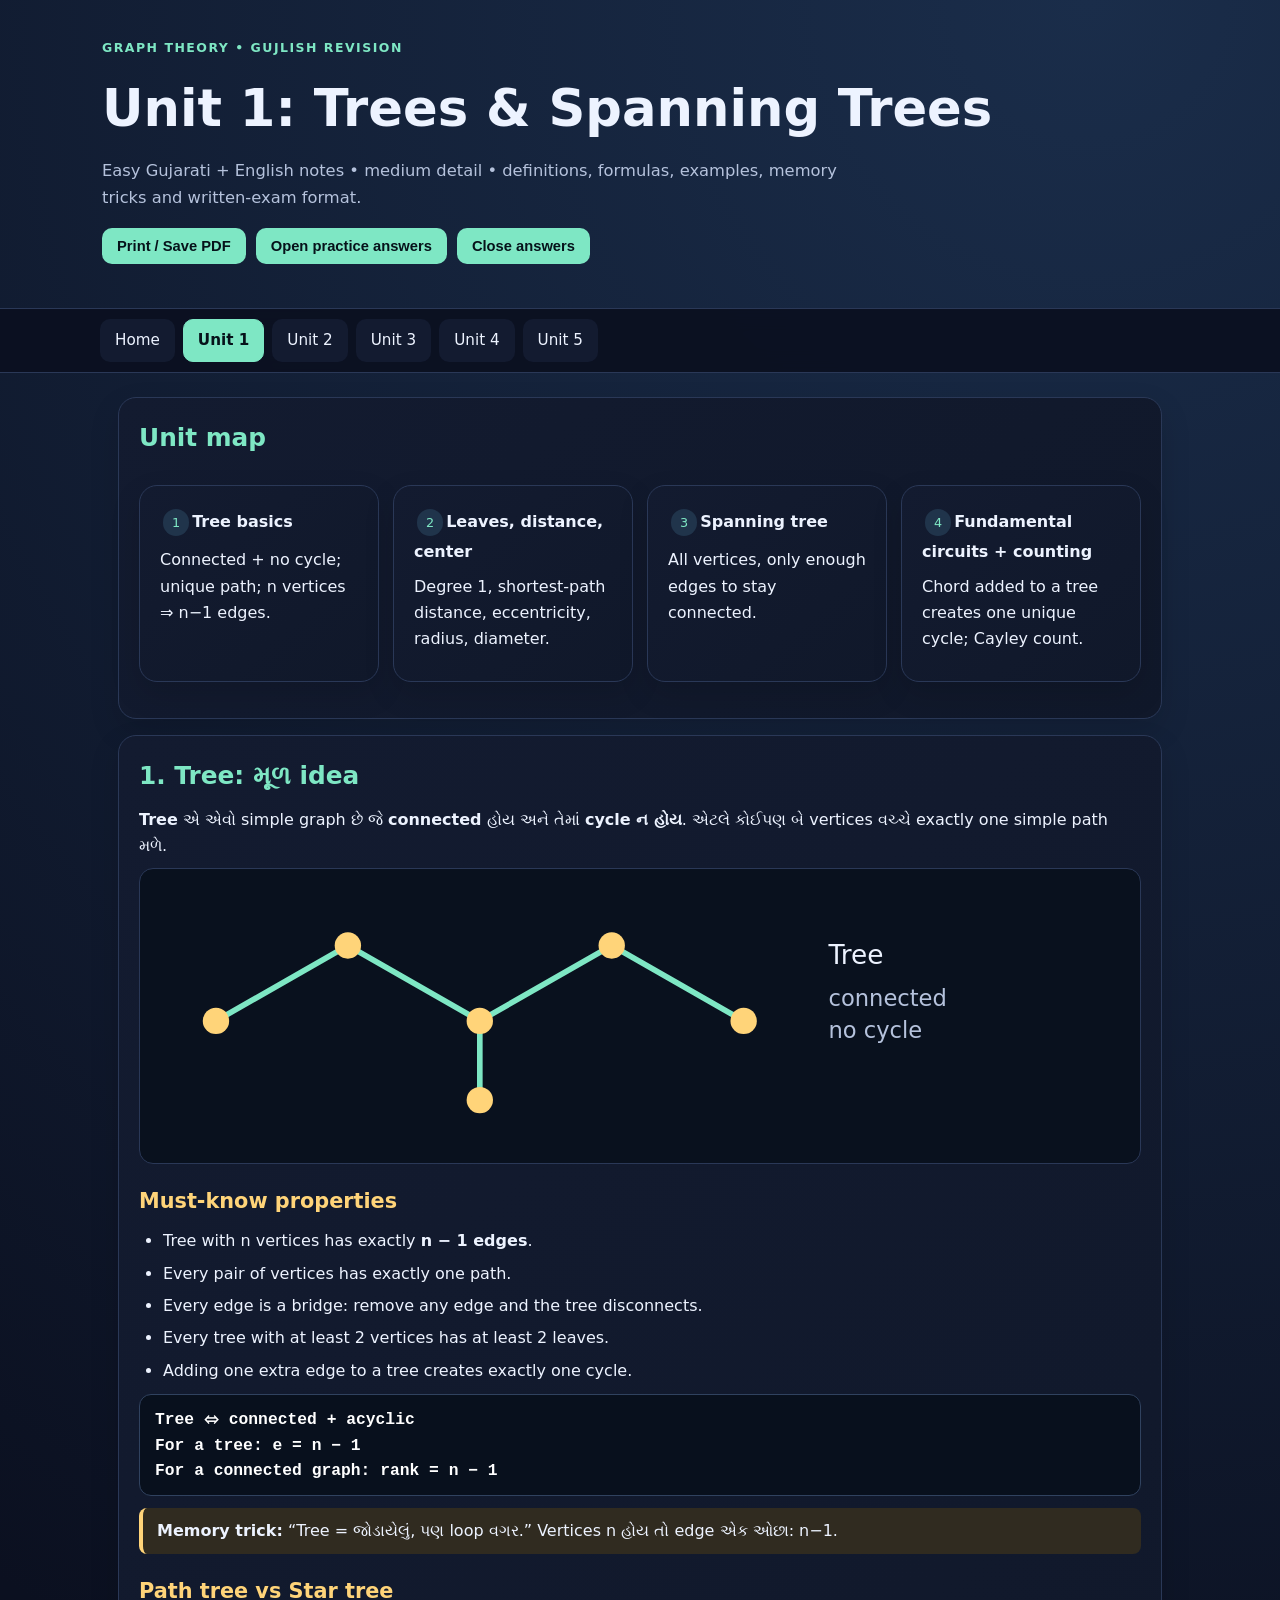
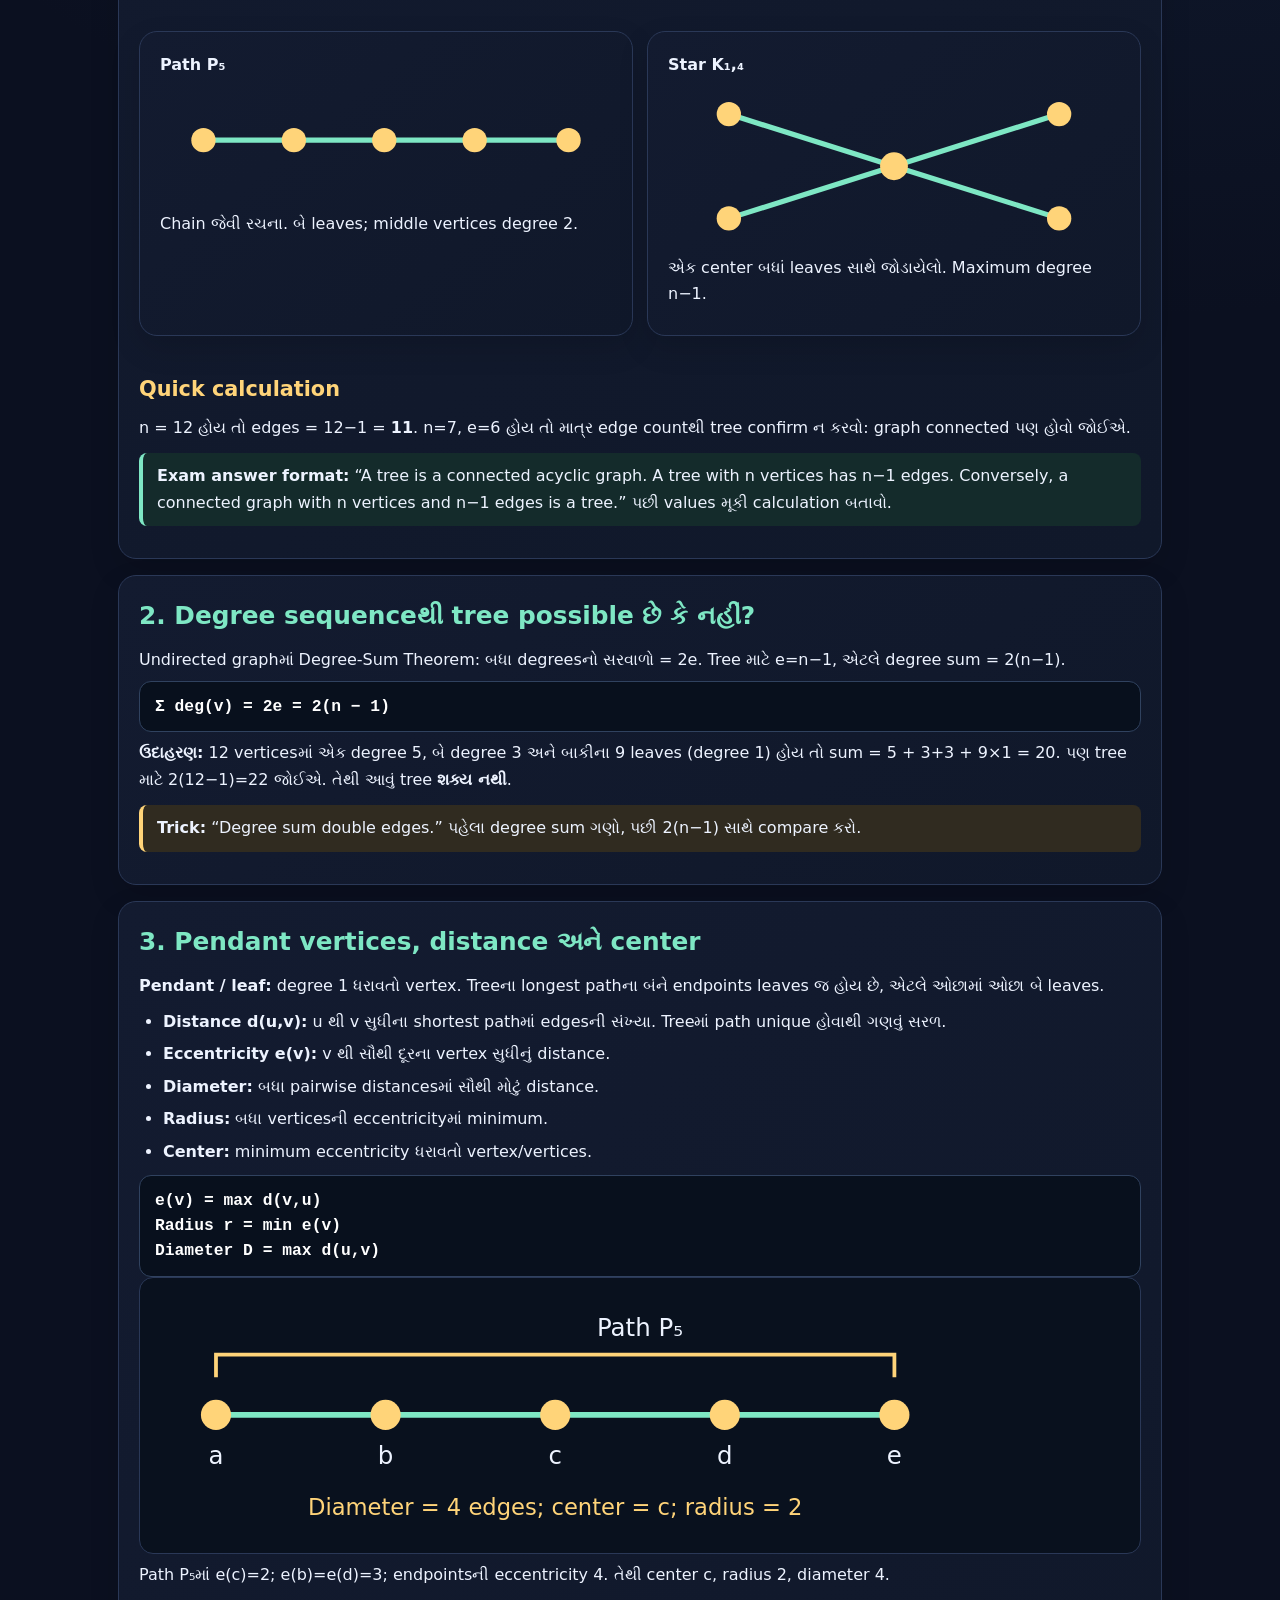
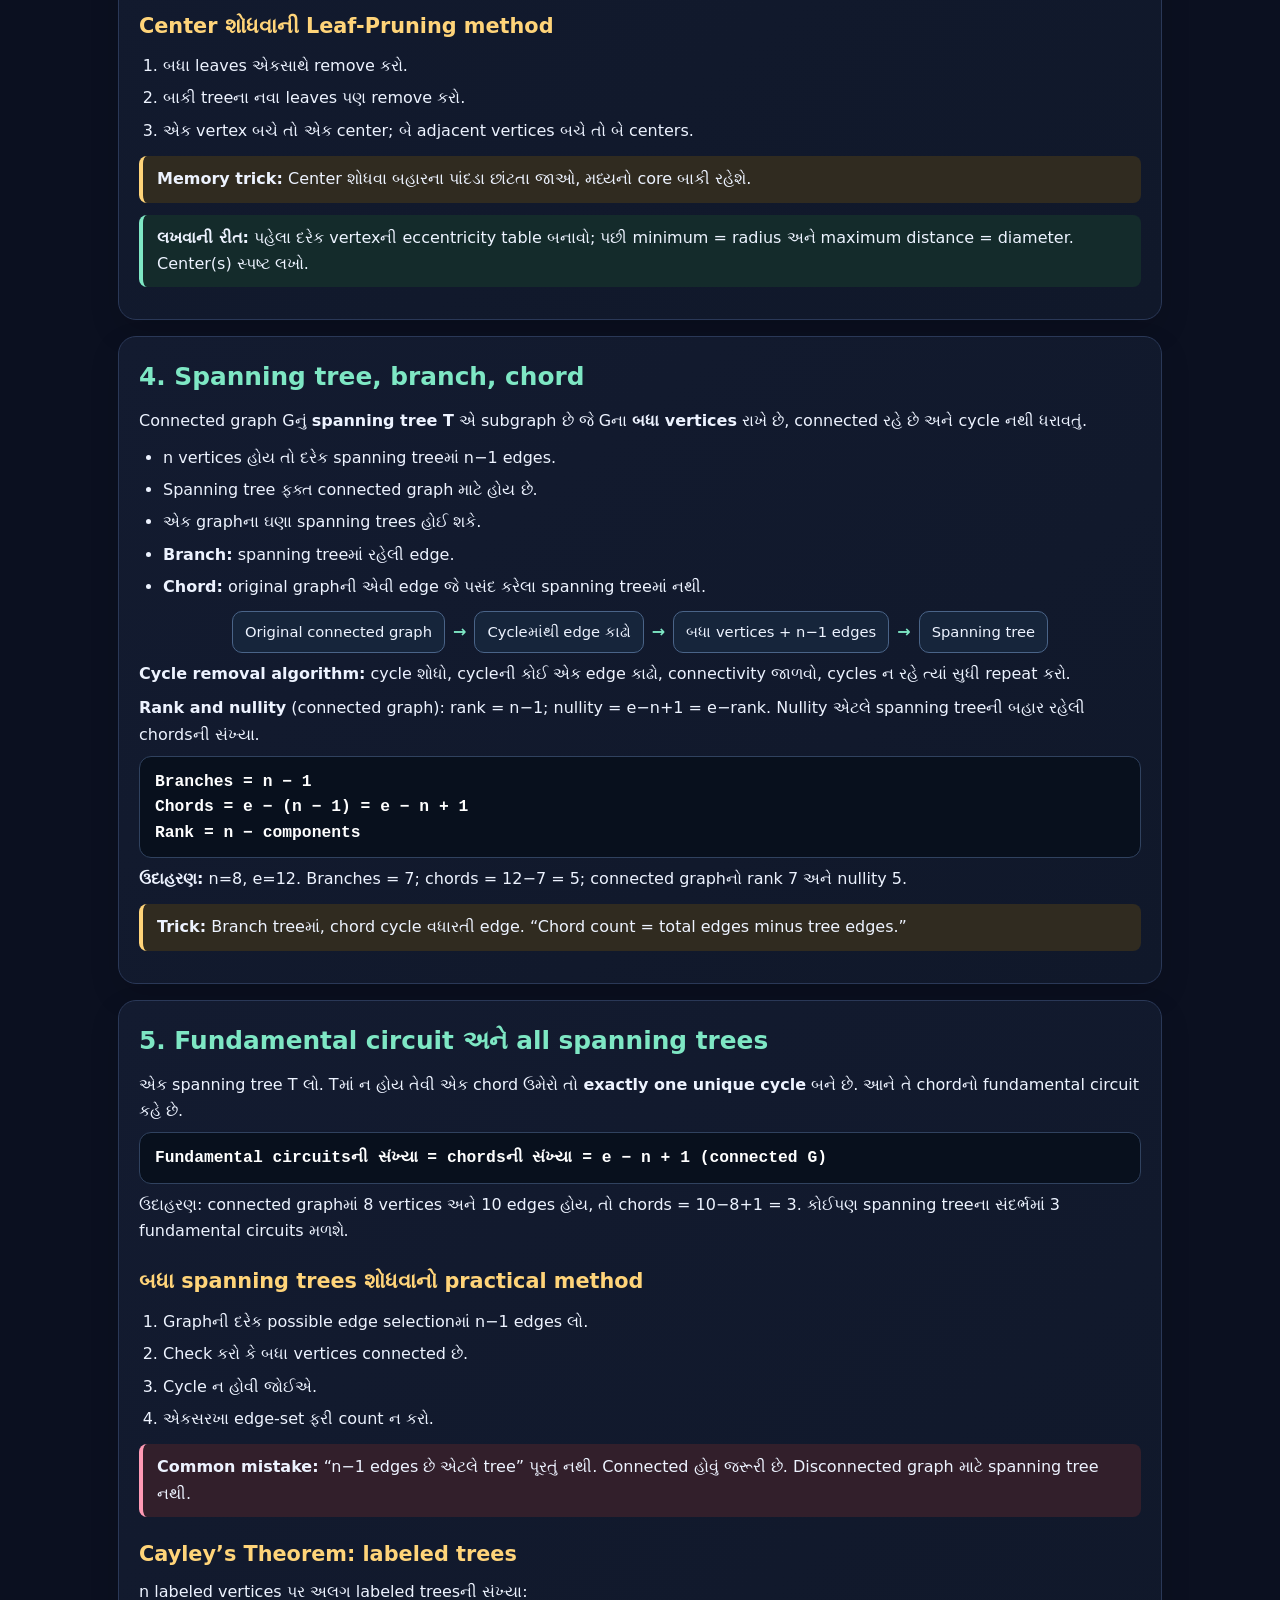
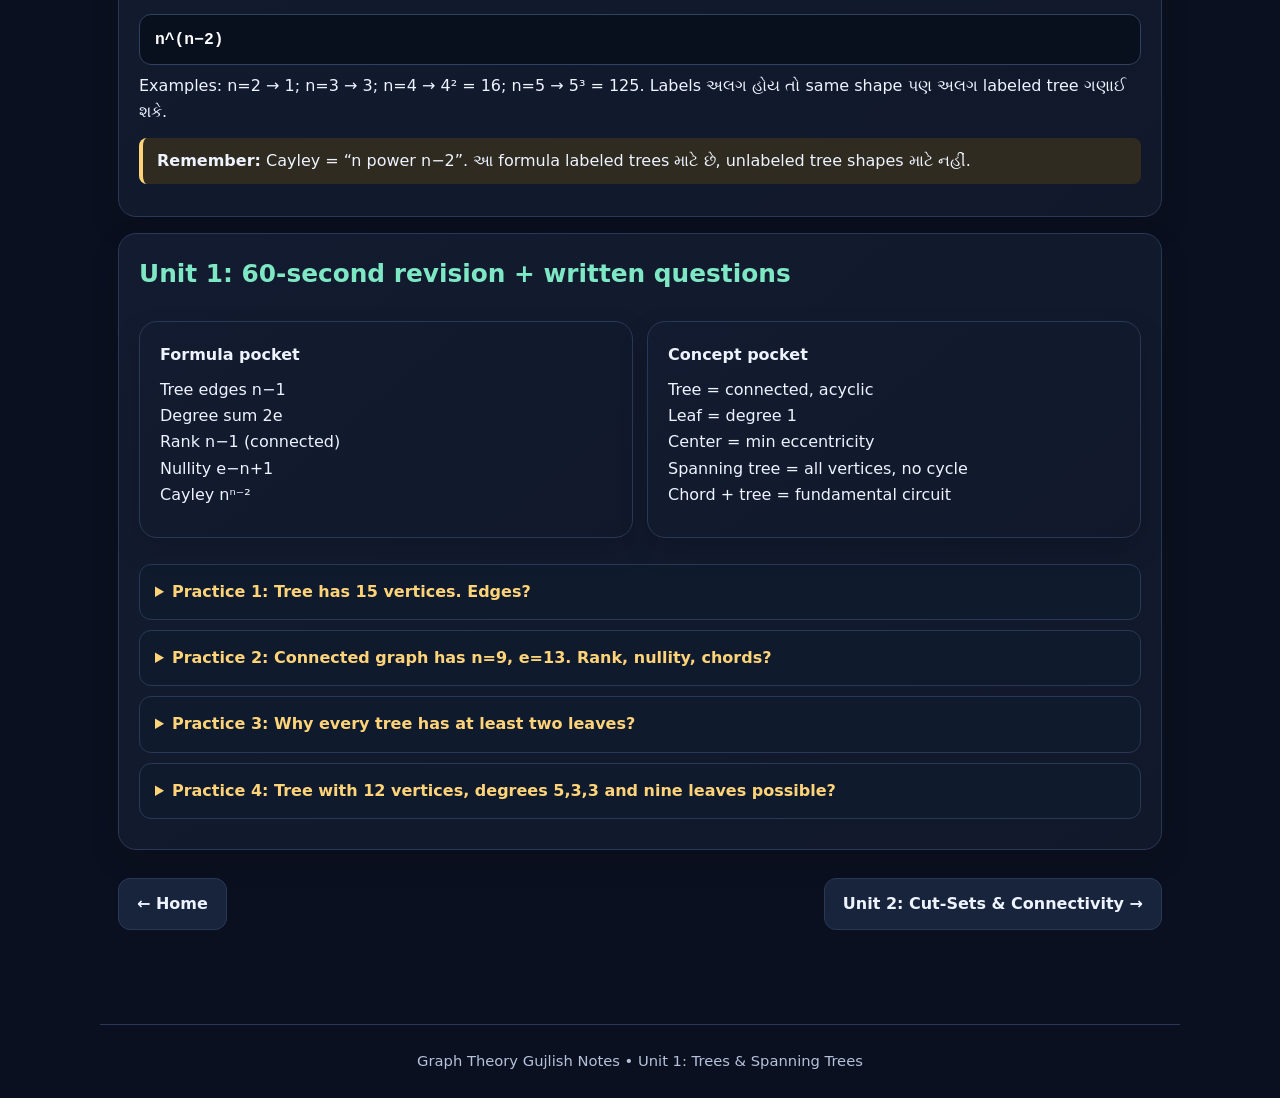
==== commit ccc219c8: "GT" ====
--- a/unit1.html
+++ b/unit1.html
@@ -1,16 +1,57 @@
-<!doctype html><html lang="gu"><head><meta charset="utf-8"><meta name="viewport" content="width=device-width,initial-scale=1"><title>Unit 1 — Introduction to ML</title><link rel="stylesheet" href="style.css"><script defer src="app.js"></script></head><body><header class="hero"><div class="eyebrow">MACHINE LEARNING · UNIT 1 · 60-PAGE PDF</div><h1>Introduction to Machine Learning</h1><p>MLનો મૂળ વિચાર, learningના પ્રકારો, project lifecycle, challenges અને bias–variance સરળ ગુજરાતી ભાષામાં.</p><div class="nav"><a class="navlink" href="index.html">← Home</a><a class="navlink active" href="unit1.html">Unit 1</a><a class="navlink" href="unit2.html">Unit 2 →</a><a class="navlink" href="unit3.html">Unit 3 →</a><button class="btn secondary" onclick="window.print()">Print / Save PDF</button></div></header><main class="wrap"><div class="toolbar"><input id="topicSearch" oninput="filterTopics()" placeholder="Topic શોધો: bias, lifecycle, supervised..."><span id="searchCount" class="small">બધા topics દેખાય છે</span></div>
-<section class="topic"><h2>1. Machine Learning શું છે?</h2><p><b>Machine Learning (ML)</b> એ એવી રીત છે જેમાં computer દરેક rule હાથથી લખાવ્યા વગર dataમાંથી patterns શીખે છે અને નવા data માટે prediction અથવા decision કરે છે.</p><div class="diagram"><div class="node">જૂના examples / Data</div><span class="arrow">→</span><div class="node">Learning algorithm</div><span class="arrow">→</span><div class="node">Model</div><span class="arrow">→</span><div class="node">નવા dataની prediction</div></div><p><b>Example:</b> હજારો spam અને normal emails બતાવવાથી model “free prize”, શંકાસ્પદ links, sender વગેરે patterns શીખે છે. પછી નવી email Spam છે કે નહીં તે અંદાજે છે.</p><div class="note"><b>Tom Mitchellની definitionનું સરળ સ્વરૂપ:</b> Experience (E) વધે તેમ task (T) પર performance (P) સુધરે, તો program શીખે છે એવું કહેવાય.</div><div class="memory"><b>યાદ રાખો:</b> ML = Data + Learning + Prediction. Computerને દરેક નિયમ આપવાના બદલે examples આપીએ છીએ.</div></section>
-<section class="topic"><h2>2. AI, ML અને Deep Learning (DL)</h2><div class="visual"><div class="tree"><div class="node" style="border-color:#6c63c7">Artificial Intelligence (AI)</div><div class="arrow">↓ AIની અંદર</div><div class="node" style="border-color:#168a83">Machine Learning (ML)</div><div class="arrow">↓ MLની અંદર</div><div class="node" style="border-color:#e58b35">Deep Learning (DL)</div></div></div><ul><li><b>AI:</b> મશીનને બુદ્ધિશાળી વર્તન કરાવવાની વિશાળ field.</li><li><b>ML:</b> data અને statistical methods વડે અનુભવથી સુધરતી AIની રીત.</li><li><b>DL:</b> અનેક layers ધરાવતી neural networks દ્વારા complex patterns શીખે છે.</li></ul><p><b>Example:</b> AI = driverless carનું આખું intelligent system; ML = road signs ઓળખવાનું શીખેલું model; DL = imageમાંથી pedestrian ઓળખવા માટે deep neural network.</p><div class="memory">Trick: <b>AI સૌથી મોટું, ML તેની અંદર, DL સૌથી અંદર.</b></div></section>
-<section class="topic"><h2>3. MLનો ઇતિહાસ — યાદ રાખવા માટે timeline</h2><table><tr><th>સમય</th><th>મુખ્ય ઘટના</th><th>યાદ રાખવાની વાત</th></tr><tr><td>1950</td><td>Alan Turing અને Turing Test</td><td>મશીન વિચારી શકે?</td></tr><tr><td>1958</td><td>Frank Rosenblattનું Perceptron</td><td>પ્રારંભિક neural model</td></tr><tr><td>1959</td><td>Arthur Samuelએ “Machine Learning” શબ્દ વાપર્યો; Checkers player</td><td>Gameમાંથી શીખવું</td></tr><tr><td>1980s</td><td>Neural networks અને Backpropagationનો વિકાસ</td><td>Networkને errorથી સુધારવું</td></tr><tr><td>1990s</td><td>Statistical learning, SVM, ensemble methods</td><td>Data આધારિત models</td></tr><tr><td>2000s</td><td>Big Data અને GPUs</td><td>વધુ data + વધુ computation</td></tr><tr><td>2010s</td><td>Deep Learningમાં મોટો વિકાસ; AlexNet (2012)</td><td>Image / speech / NLPમાં પ્રગતિ</td></tr></table><div class="memory">Trick: <b>Turing → Perceptron → Backprop → SVM/Ensemble → Big Data/GPU → Deep Learning.</b></div></section>
-<section class="topic"><h2>4. Traditional Programming vs Machine Learning</h2><div class="grid"><div class="card"><h3>Traditional Programming</h3><div class="diagram"><div class="node">Data</div><span class="arrow">+</span><div class="node">Rules / Program</div><span class="arrow">→</span><div class="node">Output</div></div><p>Developer rules લખે છે. Rule બદલાય તો code બદલવો પડે.</p></div><div class="card"><h3>Machine Learning</h3><div class="diagram"><div class="node">Data + Correct outputs</div><span class="arrow">→</span><div class="node">Learning algorithm</div><span class="arrow">→</span><div class="node">Program / Model</div></div><p>Examplesમાંથી model rules/patterns શીખે છે.</p></div></div><p><b>ક્યારે ML વધુ યોગ્ય?</b> Problem complex હોય, rules વારંવાર બદલાતા હોય, images/speech જેવી perceptive problem હોય અથવા examples ઉપલબ્ધ હોય પરંતુ ચોક્કસ rules લખવા મુશ્કેલ હોય.</p><p><b>ક્યારે નહીં?</b> Simple fixed rules પૂરતા હોય, નિર્ણય સંપૂર્ણ explainable હોવો જરૂરી હોય, errorનો ખર્ચ ખૂબ ઊંચો હોય અથવા યોગ્ય data જ ઉપલબ્ધ ન હોય.</p></section>
-<section class="topic"><h2>5. MLની મુખ્ય terminology</h2><table><tr><th>Term</th><th>સરળ અર્થ</th><th>Email spam example</th></tr><tr><td>Algorithm</td><td>Model શીખવાની રીત / procedure</td><td>Naive Bayes, Decision Tree</td></tr><tr><td>Model</td><td>Training પછી મળેલું શીખેલું representation</td><td>Spam filter</td></tr><tr><td>Feature</td><td>Input attribute</td><td>Emailમાં linksની સંખ્યા, length</td></tr><tr><td>Label / Target</td><td>Supervised dataમાં સાચો જવાબ</td><td>Spam / Not Spam</td></tr><tr><td>Training data</td><td>Model શીખે તે examples</td><td>જૂની labeled emails</td></tr><tr><td>Testing data</td><td>Unseen examples પર model ચકાસવા</td><td>નવી emails</td></tr><tr><td>Parameter</td><td>Training દરમિયાન model શીખે તે value</td><td>Regressionના weights</td></tr><tr><td>Hyperparameter</td><td>Training પહેલાં નક્કી કરાતી setting</td><td>KNNમાં K</td></tr></table><div class="memory">Trick: <b>Feature = પ્રશ્નના inputs, Label = જવાબ, Algorithm = શીખવાની રીત, Model = શીખ્યા પછી મળેલું પરિણામ.</b></div></section>
-<section class="topic"><h2>6. ML Project Lifecycle</h2><div class="diagram"><div class="node">Problem define</div><span class="arrow">→</span><div class="node">Data collect & clean</div><span class="arrow">→</span><div class="node">Feature engineering</div><span class="arrow">→</span><div class="node">Train</div><span class="arrow">→</span><div class="node">Evaluate</div><span class="arrow">→</span><div class="node">Deploy / Serve</div><span class="arrow">→</span><div class="node">Monitor & maintain ↺</div></div><ol class="steps"><li><b>Problem definition:</b> શું solve કરવું છે અને success કેવી રીતે માપવી તે નક્કી કરો.</li><li><b>Data collection & preparation:</b> data મેળવો; missing values, duplicates અને errors સુધારો; જરૂર પડે તો scale કરો; train/validation/testમાં વહેંચો.</li><li><b>Feature engineering:</b> useful inputs પસંદ કરો, transform કરો અથવા નવા features બનાવો.</li><li><b>Model training:</b> training data પર modelના parameters શીખવો.</li><li><b>Evaluation:</b> unseen/validation data પર યોગ્ય metrics વડે તપાસો; hyperparameters tune કરો.</li><li><b>Deployment & serving:</b> application/APIમાં ઉપયોગ માટે model મૂકો. Batch servingમાં ઘણી predictions એકસાથે; on-demandમાં request આવે ત્યારે.</li><li><b>Monitoring & maintenance:</b> real-world performance, data બદલાવ અને errors જોતા રહો; જરૂર પડે retrain કરો.</li></ol><div class="memory">Trick: <b>P-D-F-T-E-D-M</b> = Problem, Data, Features, Train, Evaluate, Deploy, Monitor.</div></section>
-<section class="topic"><h2>7. Learningના ત્રણ મુખ્ય પ્રકાર</h2><div class="grid"><div class="card"><h3>Supervised Learning</h3><span class="tag">Labeled data</span><p>Input સાથે સાચો answer પણ હોય છે. Model inputથી output mapping શીખે છે.</p><p><b>Example:</b> email → Spam/Not Spam; area → house price.</p><p><b>Tasks:</b> Classification અને Regression.</p></div><div class="card"><h3>Unsupervised Learning</h3><span class="tag">Unlabeled data</span><p>સાચા labels આપેલા નથી. Model પોતે groups/patterns શોધે છે.</p><p><b>Example:</b> shopping behavior પ્રમાણે customersના groups.</p><p><b>Tasks:</b> Clustering, association rules.</p></div><div class="card"><h3>Reinforcement Learning</h3><span class="tag">Reward / penalty</span><p>Agent environmentમાં action લે છે અને rewardથી સારો behavior શીખે છે.</p><p><b>Example:</b> game-playing agent જીતે ત્યારે reward.</p><p><b>Key terms:</b> Agent, State, Action, Reward, Environment.</p></div></div><div class="memory">Trick: <b>Supervised = Teacher/answer; Unsupervised = Group શોધે; Reinforcement = Trial + Reward.</b></div></section>
-<section class="topic"><h2>8. MLના સામાન્ય task types</h2><table><tr><th>Task</th><th>Output</th><th>Example</th></tr><tr><td>Classification</td><td>Category / class</td><td>Loan safe કે risky</td></tr><tr><td>Regression</td><td>Number</td><td>House price ₹</td></tr><tr><td>Clustering</td><td>જાતે બનેલા groups</td><td>Customersના segments</td></tr><tr><td>Association Rule Mining</td><td>સાથે બનતી વસ્તુઓના rules</td><td>જે લોકો bread ખરીદે તે milk પણ ખરીદે?</td></tr></table><h3>Clusteringનો વિચાર</h3><p>એક clusterની અંદરના points એકબીજાની નજીક (intra-cluster distance ઓછું) અને અલગ clusters વચ્ચેનું અંતર (inter-cluster distance) વધારે રાખવાનો પ્રયાસ થાય છે.</p><h3>Market Basket: Support અને Confidence</h3><p>આ concepts PDFમાં market-basket analysis સાથે આવે છે. માનો 100 transactionsમાંથી 30માં Bread અને Milk બંને છે, અને 40માં Bread છે:</p><div class="formula">Support(Bread → Milk) = 30 / 100 = 30%<br>Confidence(Bread → Milk) = 30 / 40 = 75%</div><p>અર્થ: બધી ખરીદીમાં 30%માં બંને છે; Bread ખરીદનારામાંથી 75% Milk પણ ખરીદે છે.</p></section>
-<section class="topic"><h2>9. Model-based vs Instance-based; Shallow vs Deep</h2><div class="grid"><div class="card"><h3>Model-based</h3><p>Training dataમાંથી compact model/parameters શીખે છે. પછી modelથી prediction કરે છે.</p><p>Example: Linear Regression.</p></div><div class="card"><h3>Instance-based</h3><p>જૂના examples સાચવી રાખે છે; નવા point માટે સમાન examples શોધીને prediction કરે છે.</p><p>Example: K-Nearest Neighbors (KNN).</p></div><div class="card"><h3>Shallow Learning</h3><p>સામાન્ય રીતે ઓછા processing layers અથવા manually designed features પર આધાર રાખે છે.</p></div><div class="card"><h3>Deep Learning</h3><p>ઘણી neural-network layers દ્વારા raw dataમાંથી ધીમે ધીમે complex features શીખી શકે છે; સામાન્ય રીતે વધુ data અને computation જોઈએ.</p></div></div><div class="memory">Trick: <b>Model-based = rule/model યાદ રાખે; Instance-based = examples યાદ રાખે.</b></div></section>
-<section class="topic"><h2>10. ML applications અને challenges</h2><div class="grid"><div class="card"><h3>Applications</h3><ul><li>Image અને speech recognition</li><li>Recommendation systems</li><li>Fraud detection</li><li>Medical diagnosis</li><li>Self-driving vehicles</li><li>Spam filtering</li></ul></div><div class="card"><h3>Challenges</h3><ul><li>Training data ઓછું હોવું</li><li>Data quality ખરાબ / labels ખોટાં</li><li>Irrelevant features — “garbage in, garbage out”</li><li>અતિ મોટું computation / training cost</li><li>Model drift: સમય સાથે data બદલાવું</li><li>Privacy, fairness અને explainability</li></ul></div></div><p><b>ઉકેલનો વિચાર:</b> યોગ્ય data એકત્ર કરો, data clean કરો, useful features પસંદ કરો, modelને unseen data પર evaluate કરો અને deployment પછી monitor કરો.</p></section>
-<section class="topic"><h2>11. Computational Learning Theory — basic overview</h2><p>PDFના syllabusમાં આ topicનો ઉલ્લેખ છે, પરંતુ lecture slidesમાં તેનો વિગતવાર અલગ section નથી. સમજ માટે નીચેનો basic overview ઉમેર્યો છે.</p><ul><li><b>Hypothesis:</b> data પરથી શીખેલો possible rule/function, જે input Xને output Y સાથે જોડે છે.</li><li><b>Hypothesis space (H):</b> algorithm પસંદ કરી શકે એવા બધા possible models/rulesનો સમૂહ.</li><li><b>Generalization:</b> model માત્ર training examples નહીં, પણ unseen examples પર પણ યોગ્ય prediction કરે તે.</li><li><b>Sample complexity:</b> સારી accuracy/generalization મેળવવા કેટલા training examples જરૂરી છે તે અંગેનો વિચાર. Problem મુશ્કેલ હોય અથવા hypothesis space મોટું હોય તો સામાન્ય રીતે વધુ data જરૂરી બની શકે.</li><li><b>PAC learning (intuition):</b> Probably Approximately Correct — પૂરતા data સાથે model high probabilityથી acceptable errorની અંદર rule શીખી શકે કે નહીં તે અંગેનું theoretical framework.</li></ul><div class="diagram"><div class="node">Training examples</div><span class="arrow">→</span><div class="node">Hypothesis spaceમાંથી model પસંદ</div><span class="arrow">→</span><div class="node">Unseen data પર generalization</div></div><div class="memory"><b>યાદ રાખો:</b> Learning theory પૂછે છે — “કેટલા examples જોઈએ, કયા પ્રકારના rules શીખી શકાય, અને શીખેલું model નવા data પર કેટલું સારું ચાલશે?”</div></section>
-<section class="topic"><h2>12. Bias, Variance અને Trade-off</h2><p><b>Bias</b> = modelની ખોટી/ખૂબ સરળ ધારણાઓને કારણે થતી systematic ભૂલ. High bias હોય તો model dataનો pattern પકડી શકતું નથી (underfitting).</p><p><b>Variance</b> = training dataમાં નાનો ફેરફાર થાય તો modelની prediction ઘણી બદલાય. High variance હોય તો model training dataને ખૂબ જ યાદ કરે છે (overfitting).</p><div class="visual"><h3>Model complexity વધે ત્યારે</h3><div class="barrow"><span>Bias</span><div class="bar" data-bar="30"></div><small>ઘટે</small></div><div class="barrow"><span>Variance</span><div class="bar" data-bar="82"></div><small>વધે</small></div><div class="barrow"><span>Total error</span><div class="bar" data-bar="48"></div><small>સંતુલન જરૂરી</small></div><p class="small">Conceptual illustration — exact numerical chart નથી.</p></div><table><tr><th></th><th>Underfitting</th><th>Good fit</th><th>Overfitting</th></tr><tr><td>Training performance</td><td>ખરાબ</td><td>સારી</td><td>ખૂબ સારી</td></tr><tr><td>Test performance</td><td>ખરાબ</td><td>સારી</td><td>ઘણી વાર ખરાબ</td></tr><tr><td>કારણ</td><td>Model બહુ simple</td><td>જરૂરી pattern શીખે</td><td>Noise પણ શીખી લે</td></tr><tr><td>ઉપાય</td><td>વધુ expressive model / useful features</td><td>Validation ચાલુ રાખવી</td><td>Regularization, વધુ data, pruning, cross-validation</td></tr></table><div class="memory">Trick: <b>Bias = too simple; Variance = too sensitive.</b> Goal: unseen data પર સારું generalization.</div></section>
-<section class="topic"><h2>13. Tools અને Scikit-learn workflow</h2><table><tr><th>Tool</th><th>ઉપયોગ</th></tr><tr><td>NumPy</td><td>Arrays અને numerical computation</td></tr><tr><td>Pandas</td><td>CSV/table data વાંચવું, clean અને manipulate કરવું</td></tr><tr><td>Scikit-learn</td><td>Classical ML: regression, classification, clustering, model selection/evaluation</td></tr><tr><td>TensorFlow / Keras</td><td>Neural networks અને deep learning</td></tr><tr><td>PyTorch</td><td>Deep learning, flexible tensor computation</td></tr></table><div class="diagram"><div class="node">Import</div><span class="arrow">→</span><div class="node">Create model</div><span class="arrow">→</span><div class="node">fit(X_train, y_train)</div><span class="arrow">→</span><div class="node">predict(X_test)</div><span class="arrow">→</span><div class="node">Evaluate</div></div><p><b>Important:</b> <code>train_test_split()</code> datasetને training અને test subsetsમાં વહેંચે છે. Training data શીખવા માટે; test data final unbiased check માટે.</p><div class="formula">from sklearn.model_selection import train_test_split<br>X_train, X_test, y_train, y_test = train_test_split(X, y, test_size=0.2, random_state=42)</div><p class="small">PDFના અંતિમ ભાગમાં Scikit-learn classes, algorithm પસંદગી, basic structure અને train_test_split સમજાવ્યા છે.</p></section>
-<section class="topic"><h2>Written exam માટે 1-minute revision</h2><ul><li>MLની definition અને traditional programmingથી તફાવત સમજાવો.</li><li>AI–ML–DLનો hierarchy diagram દોરો.</li><li>Supervised, Unsupervised અને Reinforcement Learningની સરખામણી example સાથે લખો.</li><li>ML project lifecycleના બધા stages ક્રમમાં સમજાવો.</li><li>Feature, Label, Model, Algorithm, Training અને Testingનો તફાવત લખો.</li><li>Bias–Variance trade-off, underfitting અને overfitting સમજાવો.</li><li>MLના applications, challenges અને ઉપયોગ ક્યારે કરવો/ન કરવો તે લખો.</li></ul></section>
-</main><footer class="footer">Unit 1 · Based on uploaded ML_1.pdf · Use Print / Save PDF for a paper copy.</footer></body></html>
+<!doctype html><html lang="gu"><head><meta charset="utf-8"><meta name="viewport" content="width=device-width,initial-scale=1"><title>Unit 1: Trees & Spanning Trees | Graph Theory Notes</title><style>
+:root{--bg:#0b1020;--panel:#131b30;--panel2:#18243b;--ink:#edf3ff;--muted:#b5c2dc;--accent:#7ee7c4;--gold:#ffd479;--pink:#ff9ab5;--line:#2a3857}
+*{box-sizing:border-box}html{scroll-behavior:smooth;-webkit-text-size-adjust:100%}body{margin:0;background:radial-gradient(circle at 85% 0,#1a2d4a 0,transparent 32%),var(--bg);color:var(--ink);font:16px/1.65 system-ui,-apple-system,Segoe UI,sans-serif;overflow-wrap:break-word}
+header{padding:38px 22px 28px;max-width:1120px;margin:auto}header .tag{color:var(--accent);font-weight:800;letter-spacing:.12em;text-transform:uppercase;font-size:.78rem}h1{font-size:clamp(1.75rem,5.5vw,3.2rem);line-height:1.15;margin:.4em 0;word-break:break-word}header p{color:var(--muted);max-width:760px;font-size:1.02rem}
+nav{position:sticky;top:0;z-index:10;background:#0b1020f0;border-block:1px solid var(--line);backdrop-filter:blur(10px);-webkit-backdrop-filter:blur(10px);padding:10px max(16px,calc((100% - 1080px)/2));display:flex;gap:8px;overflow-x:auto;-webkit-overflow-scrolling:touch;scrollbar-width:none}nav::-webkit-scrollbar{display:none}nav a{white-space:nowrap;text-decoration:none;color:var(--ink);padding:8px 14px;border-radius:10px;background:var(--panel);border:1px solid transparent;transition:all .2s ease;font-size:.95rem;display:inline-flex;align-items:center;flex-shrink:0;min-height:38px}nav a:hover{background:var(--panel2);color:var(--accent);border-color:var(--line)}nav a.active{background:var(--accent);color:#06121a;font-weight:800;border-color:var(--accent)}
+main{max-width:1080px;margin:24px auto;padding:0 18px 70px}.grid{display:grid;grid-template-columns:repeat(auto-fit,minmax(240px,1fr));gap:14px}.card,section{background:linear-gradient(140deg,var(--panel),#10182a);border:1px solid var(--line);border-radius:18px;padding:20px;margin:16px 0;box-shadow:0 12px 30px #0002}.card{transition:transform .2s ease,border-color .2s ease}.card:hover{transform:translateY(-2px);border-color:var(--accent)}h2{font-size:clamp(1.3rem,4.5vw,1.55rem);margin:0 0 10px;color:var(--accent);word-break:break-word}h3{color:var(--gold);margin:20px 0 6px;font-size:clamp(1.1rem,3.8vw,1.3rem);word-break:break-word}p{margin:8px 0}ol,ul{padding-left:24px;margin:10px 0}li{margin:6px 0}.muted,small{color:var(--muted)}.pill{display:inline-block;background:#20344b;color:var(--accent);border-radius:99px;padding:3px 9px;font-size:.8rem;margin:3px}.formula{font:600 1.02rem/1.55 ui-monospace,SFMono-Regular,Consolas,monospace;background:#08101d;border:1px solid #30425f;padding:12px 15px;border-radius:12px;overflow-x:auto;-webkit-overflow-scrolling:touch;color:#fff;max-width:100%}.memory{border-left:4px solid var(--gold);padding:10px 14px;background:#302b20;border-radius:8px;margin:12px 0}.exam{border-left:4px solid var(--accent);padding:10px 14px;background:#142b2b;border-radius:8px;margin:12px 0}.warn{border-left:4px solid var(--pink);padding:10px 14px;background:#321f2b;border-radius:8px;margin:12px 0}table{border-collapse:collapse;width:100%;margin:12px 0;display:block;max-width:100%;overflow-x:auto;-webkit-overflow-scrolling:touch}table::-webkit-scrollbar{height:6px}table::-webkit-scrollbar-thumb{background:var(--line);border-radius:3px}td,th{border:1px solid var(--line);padding:9px 12px;text-align:left;font-size:.95rem;min-width:90px}th{background:#1e2c45;white-space:nowrap}svg{max-width:100%;height:auto;display:block;margin:10px auto}.diagram{background:#09111e;border:1px solid var(--line);border-radius:14px;padding:10px;overflow-x:auto;-webkit-overflow-scrolling:touch}.controls{display:flex;gap:10px;flex-wrap:wrap;margin:16px 0}button{background:var(--accent);color:#06121a;border:0;padding:10px 15px;border-radius:10px;font-weight:800;cursor:pointer;font-size:.92rem;transition:transform .15s ease,opacity .15s ease;-webkit-tap-highlight-color:transparent}button:hover{opacity:.9;transform:translateY(-1px)}button:active{transform:scale(0.98)}details{background:#101a2d;border:1px solid var(--line);border-radius:12px;padding:12px 15px;margin:10px 0}summary{cursor:pointer;color:var(--gold);font-weight:700;padding:4px 0;line-height:1.4;-webkit-tap-highlight-color:transparent}.flow{display:flex;flex-wrap:wrap;align-items:center;justify-content:center;gap:8px}.flow span{padding:8px 12px;border:1px solid #4a6488;border-radius:10px;background:#16253b;font-size:.92rem;text-align:center}.arrow{color:var(--accent);font-weight:900}.quiz-answer{display:none;color:var(--accent);padding-top:8px}.reveal{margin-top:8px}.page-nav{display:flex;justify-content:space-between;gap:12px;margin-top:28px;flex-wrap:wrap}.page-nav a{display:inline-flex;align-items:center;gap:8px;padding:12px 18px;background:var(--panel2);color:var(--ink);text-decoration:none;border-radius:12px;border:1px solid var(--line);font-weight:700;transition:all .2s ease;min-height:44px}.page-nav a:hover{background:var(--panel);border-color:var(--accent);color:var(--accent);transform:translateY(-1px)}.page-nav a.next{margin-left:auto}footer{max-width:1080px;margin:auto;padding:24px 20px;color:var(--muted);border-top:1px solid var(--line);text-align:center;font-size:.92rem}@media(max-width:768px){body{font-size:15px}header{padding:26px 16px 20px}nav{padding:10px 14px}nav a{padding:8px 12px;font-size:.9rem}main{margin:16px auto;padding:0 12px 60px}section{padding:16px 14px;border-radius:14px;margin:12px 0}.card{padding:16px 14px;border-radius:14px}.controls button{flex:1 1 calc(50% - 8px);min-width:130px;text-align:center;padding:11px 12px}.page-nav{flex-direction:column;gap:10px}.page-nav a{width:100%;justify-content:center;padding:13px 16px;font-size:.95rem}.page-nav a.next{margin-left:0}.grid{grid-template-columns:1fr;gap:12px}.formula{font-size:.9rem;padding:10px 12px}ol,ul{padding-left:20px}td,th{padding:8px 10px;font-size:.88rem}.flow span{font-size:.85rem;padding:7px 9px}}@media(max-width:480px){header{padding:22px 14px 18px}main{padding:0 10px 50px}section{padding:14px 12px}.controls button{width:100%;flex:1 1 100%;padding:12px 14px}nav{gap:6px;padding:8px 10px}nav a{padding:7px 10px;font-size:.85rem}}@media print{body{background:white;color:#111}nav,.controls,button,.page-nav{display:none}.card,section{break-inside:avoid;background:white;color:#111;border:1px solid #aaa;box-shadow:none}.muted,small{color:#444}.formula{color:#111;background:#eee}.memory,.exam,.warn{background:#f4f4f4}h2,h3{color:#111}}
+</style></head><body><header><div class="tag">Graph Theory • Gujlish Revision</div><h1>Unit 1: Trees & Spanning Trees</h1><p>Easy Gujarati + English notes • medium detail • definitions, formulas, examples, memory tricks and written-exam format.</p><div class="controls"><button onclick="window.print()">Print / Save PDF</button><button onclick="document.querySelectorAll('details').forEach(d=>d.open=true)">Open practice answers</button><button onclick="document.querySelectorAll('details').forEach(d=>d.open=false)">Close answers</button></div></header><nav><a href="index.html">Home</a><a href="unit1.html" class="active">Unit 1</a><a href="unit2.html">Unit 2</a><a href="unit3.html">Unit 3</a><a href="unit4.html">Unit 4</a><a href="unit5.html">Unit 5</a></nav><main>
+<section id="map"><h2>Unit map</h2><div class="grid">
+<div class="card"><span class="pill">1</span><b>Tree basics</b><p>Connected + no cycle; unique path; n vertices ⇒ n−1 edges.</p></div>
+<div class="card"><span class="pill">2</span><b>Leaves, distance, center</b><p>Degree 1, shortest-path distance, eccentricity, radius, diameter.</p></div>
+<div class="card"><span class="pill">3</span><b>Spanning tree</b><p>All vertices, only enough edges to stay connected.</p></div>
+<div class="card"><span class="pill">4</span><b>Fundamental circuits + counting</b><p>Chord added to a tree creates one unique cycle; Cayley count.</p></div></div></section>
+<section id="tree"><h2>1. Tree: મૂળ idea</h2><p><b>Tree</b> એ એવો simple graph છે જે <b>connected</b> હોય અને તેમાં <b>cycle ન હોય</b>. એટલે કોઈપણ બે vertices વચ્ચે exactly one simple path મળે.</p>
+<div class="diagram"><svg viewBox="0 0 520 135" role="img" aria-label="Tree and cycle example"><g stroke="#7ee7c4" stroke-width="3" fill="none"><path d="M35 70 L105 30 L175 70 L245 30 L315 70"/><path d="M175 70 L175 112"/></g><g fill="#ffd479"><circle cx="35" cy="70" r="7"/><circle cx="105" cy="30" r="7"/><circle cx="175" cy="70" r="7"/><circle cx="245" cy="30" r="7"/><circle cx="315" cy="70" r="7"/><circle cx="175" cy="112" r="7"/></g><text x="360" y="40" fill="#edf3ff" font-size="14">Tree</text><text x="360" y="62" fill="#b5c2dc" font-size="12">connected</text><text x="360" y="79" fill="#b5c2dc" font-size="12">no cycle</text></svg></div>
+<h3>Must-know properties</h3><ul><li>Tree with n vertices has exactly <b>n − 1 edges</b>.</li><li>Every pair of vertices has exactly one path.</li><li>Every edge is a bridge: remove any edge and the tree disconnects.</li><li>Every tree with at least 2 vertices has at least 2 leaves.</li><li>Adding one extra edge to a tree creates exactly one cycle.</li></ul>
+<div class="formula">Tree ⇔ connected + acyclic<br>For a tree: e = n − 1<br>For a connected graph: rank = n − 1</div>
+<div class="memory"><b>Memory trick:</b> “Tree = જોડાયેલું, પણ loop વગર.” Vertices n હોય તો edge એક ઓછા: n−1.</div>
+<h3>Path tree vs Star tree</h3><div class="grid"><div class="card"><b>Path P₅</b><svg viewBox="0 0 260 65"><g stroke="#7ee7c4" stroke-width="3"><path d="M25 30H235"/></g><g fill="#ffd479"><circle cx="25" cy="30" r="7"/><circle cx="77" cy="30" r="7"/><circle cx="129" cy="30" r="7"/><circle cx="181" cy="30" r="7"/><circle cx="235" cy="30" r="7"/></g></svg><p>Chain જેવી રચના. બે leaves; middle vertices degree 2.</p></div><div class="card"><b>Star K₁,₄</b><svg viewBox="0 0 260 90"><g stroke="#7ee7c4" stroke-width="3"><path d="M130 45L35 15M130 45L225 15M130 45L35 75M130 45L225 75"/></g><g fill="#ffd479"><circle cx="130" cy="45" r="8"/><circle cx="35" cy="15" r="7"/><circle cx="225" cy="15" r="7"/><circle cx="35" cy="75" r="7"/><circle cx="225" cy="75" r="7"/></g></svg><p>એક center બધાં leaves સાથે જોડાયેલો. Maximum degree n−1.</p></div></div>
+<h3>Quick calculation</h3><p>n = 12 હોય તો edges = 12−1 = <b>11</b>. n=7, e=6 હોય તો માત્ર edge countથી tree confirm ન કરવો: graph connected પણ હોવો જોઈએ.</p>
+<div class="exam"><b>Exam answer format:</b> “A tree is a connected acyclic graph. A tree with n vertices has n−1 edges. Conversely, a connected graph with n vertices and n−1 edges is a tree.” પછી values મૂકી calculation બતાવો.</div>
+</section>
+<section id="degree"><h2>2. Degree sequenceથી tree possible છે કે નહીં?</h2><p>Undirected graphમાં Degree-Sum Theorem: બધા degreesનો સરવાળો = 2e. Tree માટે e=n−1, એટલે degree sum = 2(n−1).</p><div class="formula">Σ deg(v) = 2e = 2(n − 1)</div>
+<p><b>ઉદાહરણ:</b> 12 verticesમાં એક degree 5, બે degree 3 અને બાકીના 9 leaves (degree 1) હોય તો sum = 5 + 3+3 + 9×1 = 20. પણ tree માટે 2(12−1)=22 જોઈએ. તેથી આવું tree <b>શક્ય નથી</b>.</p>
+<div class="memory"><b>Trick:</b> “Degree sum double edges.” પહેલા degree sum ગણો, પછી 2(n−1) સાથે compare કરો.</div>
+</section>
+<section id="distance"><h2>3. Pendant vertices, distance અને center</h2><p><b>Pendant / leaf:</b> degree 1 ધરાવતો vertex. Treeના longest pathના બંને endpoints leaves જ હોય છે, એટલે ઓછામાં ઓછા બે leaves.</p>
+<ul><li><b>Distance d(u,v):</b> u થી v સુધીના shortest pathમાં edgesની સંખ્યા. Treeમાં path unique હોવાથી ગણવું સરળ.</li><li><b>Eccentricity e(v):</b> v થી સૌથી દૂરના vertex સુધીનું distance.</li><li><b>Diameter:</b> બધા pairwise distancesમાં સૌથી મોટું distance.</li><li><b>Radius:</b> બધા verticesની eccentricityમાં minimum.</li><li><b>Center:</b> minimum eccentricity ધરાવતો vertex/vertices.</li></ul>
+<div class="formula">e(v) = max d(v,u)<br>Radius r = min e(v)<br>Diameter D = max d(u,v)</div>
+<div class="diagram"><svg viewBox="0 0 520 125"><g stroke="#7ee7c4" stroke-width="3"><path d="M35 62H125H215H305H395"/></g><g fill="#ffd479"><circle cx="35" cy="62" r="8"/><circle cx="125" cy="62" r="8"/><circle cx="215" cy="62" r="8"/><circle cx="305" cy="62" r="8"/><circle cx="395" cy="62" r="8"/></g><g fill="#edf3ff" font-size="13" text-anchor="middle"><text x="35" y="88">a</text><text x="125" y="88">b</text><text x="215" y="88">c</text><text x="305" y="88">d</text><text x="395" y="88">e</text><text x="260" y="20">Path P₅</text></g><path d="M35 42V30H395V42" fill="none" stroke="#ffd479" stroke-width="2"/><text x="215" y="115" fill="#ffd479" text-anchor="middle" font-size="12">Diameter = 4 edges; center = c; radius = 2</text></svg></div>
+<p>Path P₅માં e(c)=2; e(b)=e(d)=3; endpointsની eccentricity 4. તેથી center c, radius 2, diameter 4.</p>
+<h3>Center શોધવાની Leaf-Pruning method</h3><ol><li>બધા leaves એકસાથે remove કરો.</li><li>બાકી treeના નવા leaves પણ remove કરો.</li><li>એક vertex બચે તો એક center; બે adjacent vertices બચે તો બે centers.</li></ol>
+<div class="memory"><b>Memory trick:</b> Center શોધવા બહારના પાંદડા છાંટતા જાઓ, મધ્યનો core બાકી રહેશે.</div>
+<div class="exam"><b>લખવાની રીત:</b> પહેલા દરેક vertexની eccentricity table બનાવો; પછી minimum = radius અને maximum distance = diameter. Center(s) સ્પષ્ટ લખો.</div>
+</section>
+<section id="spanning"><h2>4. Spanning tree, branch, chord</h2><p>Connected graph Gનું <b>spanning tree T</b> એ subgraph છે જે Gના <b>બધા vertices</b> રાખે છે, connected રહે છે અને cycle નથી ધરાવતું.</p><ul><li>n vertices હોય તો દરેક spanning treeમાં n−1 edges.</li><li>Spanning tree ફક્ત connected graph માટે હોય છે.</li><li>એક graphના ઘણા spanning trees હોઈ શકે.</li><li><b>Branch:</b> spanning treeમાં રહેલી edge.</li><li><b>Chord:</b> original graphની એવી edge જે પસંદ કરેલા spanning treeમાં નથી.</li></ul>
+<div class="flow"><span>Original connected graph</span><b class="arrow">→</b><span>Cycleમાંથી edge કાઢો</span><b class="arrow">→</b><span>બધા vertices + n−1 edges</span><b class="arrow">→</b><span>Spanning tree</span></div>
+<p><b>Cycle removal algorithm:</b> cycle શોધો, cycleની કોઈ એક edge કાઢો, connectivity જાળવો, cycles ન રહે ત્યાં સુધી repeat કરો.</p>
+<p><b>Rank and nullity</b> (connected graph): rank = n−1; nullity = e−n+1 = e−rank. Nullity એટલે spanning treeની બહાર રહેલી chordsની સંખ્યા.</p>
+<div class="formula">Branches = n − 1<br>Chords = e − (n − 1) = e − n + 1<br>Rank = n − components</div>
+<p><b>ઉદાહરણ:</b> n=8, e=12. Branches = 7; chords = 12−7 = 5; connected graphનો rank 7 અને nullity 5.</p>
+<div class="memory"><b>Trick:</b> Branch treeમાં, chord cycle વધારતી edge. “Chord count = total edges minus tree edges.”</div>
+</section>
+<section id="circuits"><h2>5. Fundamental circuit અને all spanning trees</h2><p>એક spanning tree T લો. Tમાં ન હોય તેવી એક chord ઉમેરો તો <b>exactly one unique cycle</b> બને છે. આને તે chordનો fundamental circuit કહે છે.</p><div class="formula">Fundamental circuitsની સંખ્યા = chordsની સંખ્યા = e − n + 1 (connected G)</div>
+<p>ઉદાહરણ: connected graphમાં 8 vertices અને 10 edges હોય, તો chords = 10−8+1 = 3. કોઈપણ spanning treeના સંદર્ભમાં 3 fundamental circuits મળશે.</p>
+<h3>બધા spanning trees શોધવાનો practical method</h3><ol><li>Graphની દરેક possible edge selectionમાં n−1 edges લો.</li><li>Check કરો કે બધા vertices connected છે.</li><li>Cycle ન હોવી જોઈએ.</li><li>એકસરખા edge-set ફરી count ન કરો.</li></ol>
+<div class="warn"><b>Common mistake:</b> “n−1 edges છે એટલે tree” પૂરતું નથી. Connected હોવું જરૂરી છે. Disconnected graph માટે spanning tree નથી.</div>
+<h3>Cayley’s Theorem: labeled trees</h3><p>n labeled vertices પર અલગ labeled treesની સંખ્યા:</p><div class="formula">n^(n−2)</div><p>Examples: n=2 → 1; n=3 → 3; n=4 → 4² = 16; n=5 → 5³ = 125. Labels અલગ હોય તો same shape પણ અલગ labeled tree ગણાઈ શકે.</p>
+<div class="memory"><b>Remember:</b> Cayley = “n power n−2”. આ formula labeled trees માટે છે, unlabeled tree shapes માટે નહીં.</div>
+</section>
+<section id="revision"><h2>Unit 1: 60-second revision + written questions</h2><div class="grid"><div class="card"><b>Formula pocket</b><p>Tree edges n−1<br>Degree sum 2e<br>Rank n−1 (connected)<br>Nullity e−n+1<br>Cayley nⁿ⁻²</p></div><div class="card"><b>Concept pocket</b><p>Tree = connected, acyclic<br>Leaf = degree 1<br>Center = min eccentricity<br>Spanning tree = all vertices, no cycle<br>Chord + tree = fundamental circuit</p></div></div>
+<details><summary>Practice 1: Tree has 15 vertices. Edges?</summary>n−1 = 15−1 = <b>14 edges</b>.</details>
+<details><summary>Practice 2: Connected graph has n=9, e=13. Rank, nullity, chords?</summary>Rank = n−1 = 8. Nullity = e−n+1 = 13−9+1 = 5. Chords = 5.</details>
+<details><summary>Practice 3: Why every tree has at least two leaves?</summary>Take a longest path. If an endpoint had another neighbor outside the path, the path could be extended. Therefore both endpoints have degree 1.</details>
+<details><summary>Practice 4: Tree with 12 vertices, degrees 5,3,3 and nine leaves possible?</summary>Degree sum = 5+3+3+9=20, but required sum = 2(12−1)=22. Impossible.</details>
+</section>
+<div class="page-nav"><a href="index.html">← Home</a><a href="unit2.html" class="next">Unit 2: Cut-Sets & Connectivity →</a></div>
+</main><footer>Graph Theory Gujlish Notes • Unit 1: Trees & Spanning Trees</footer></body></html>
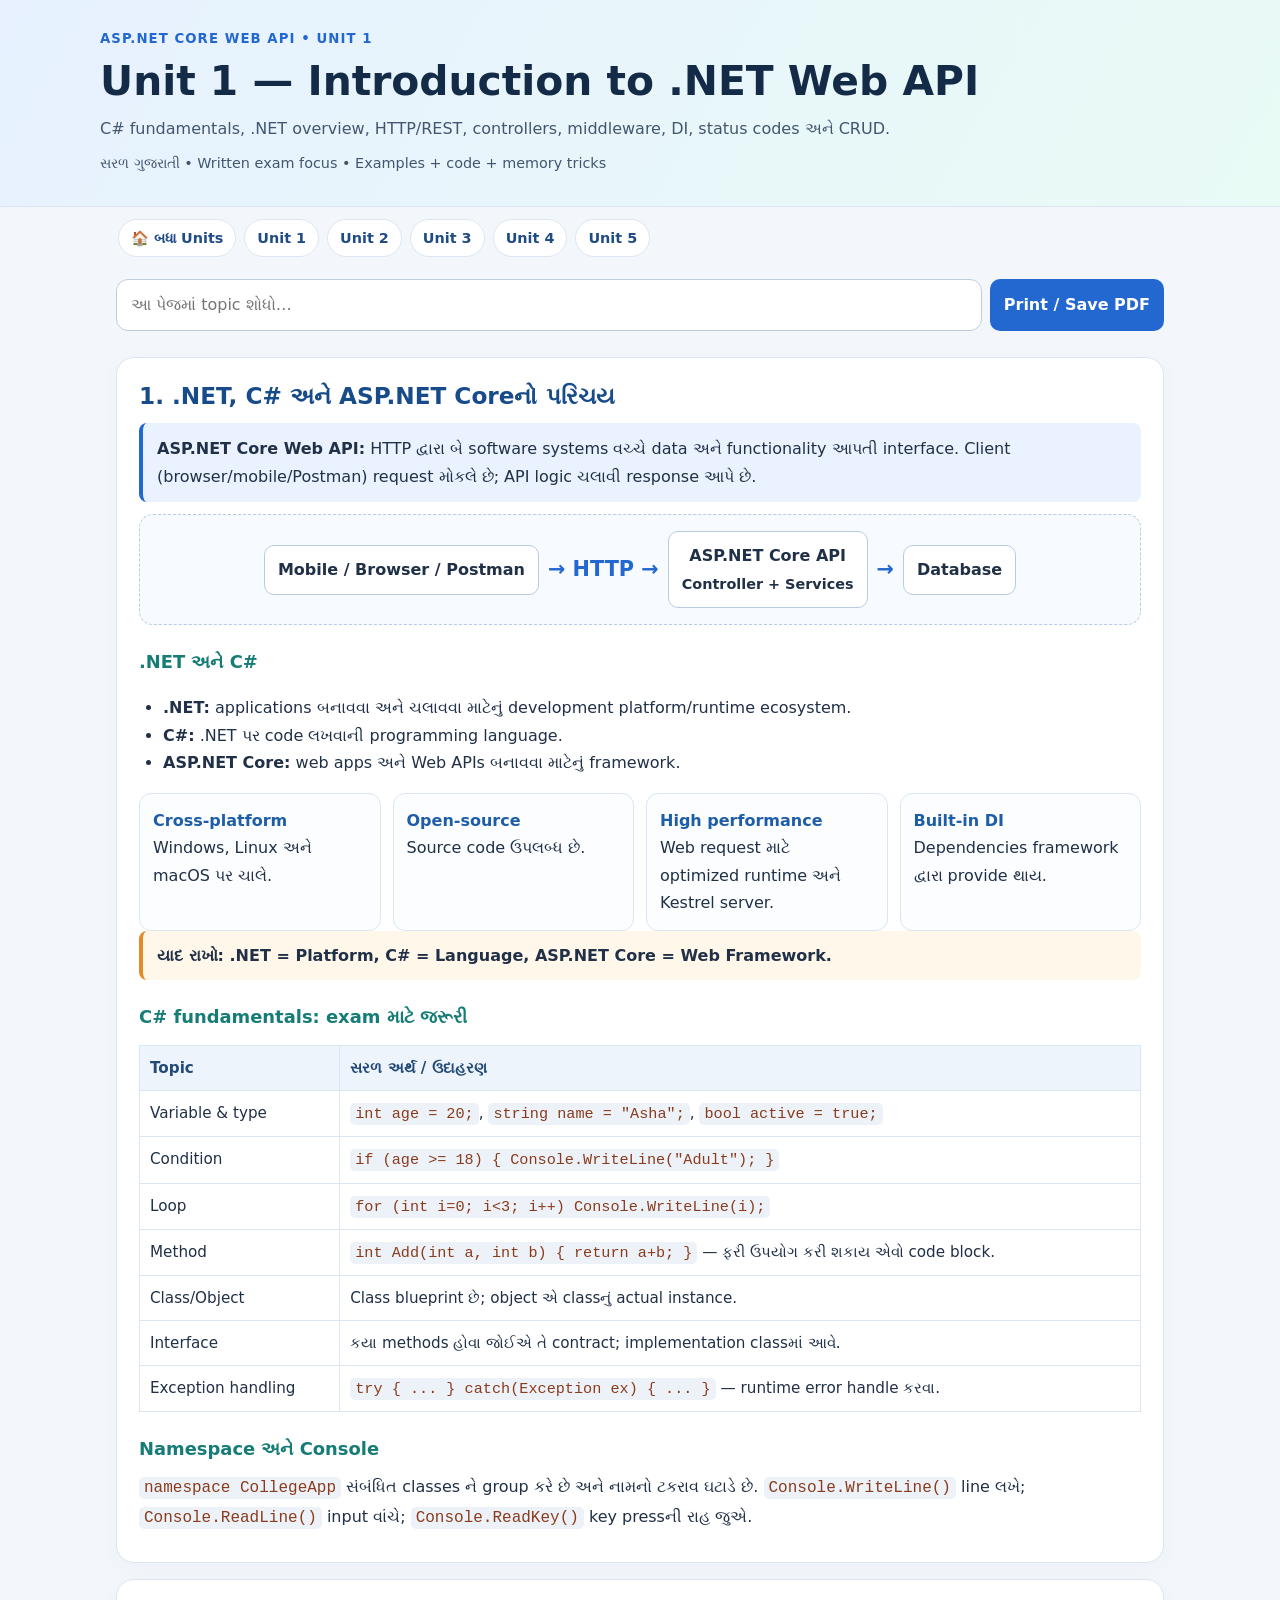
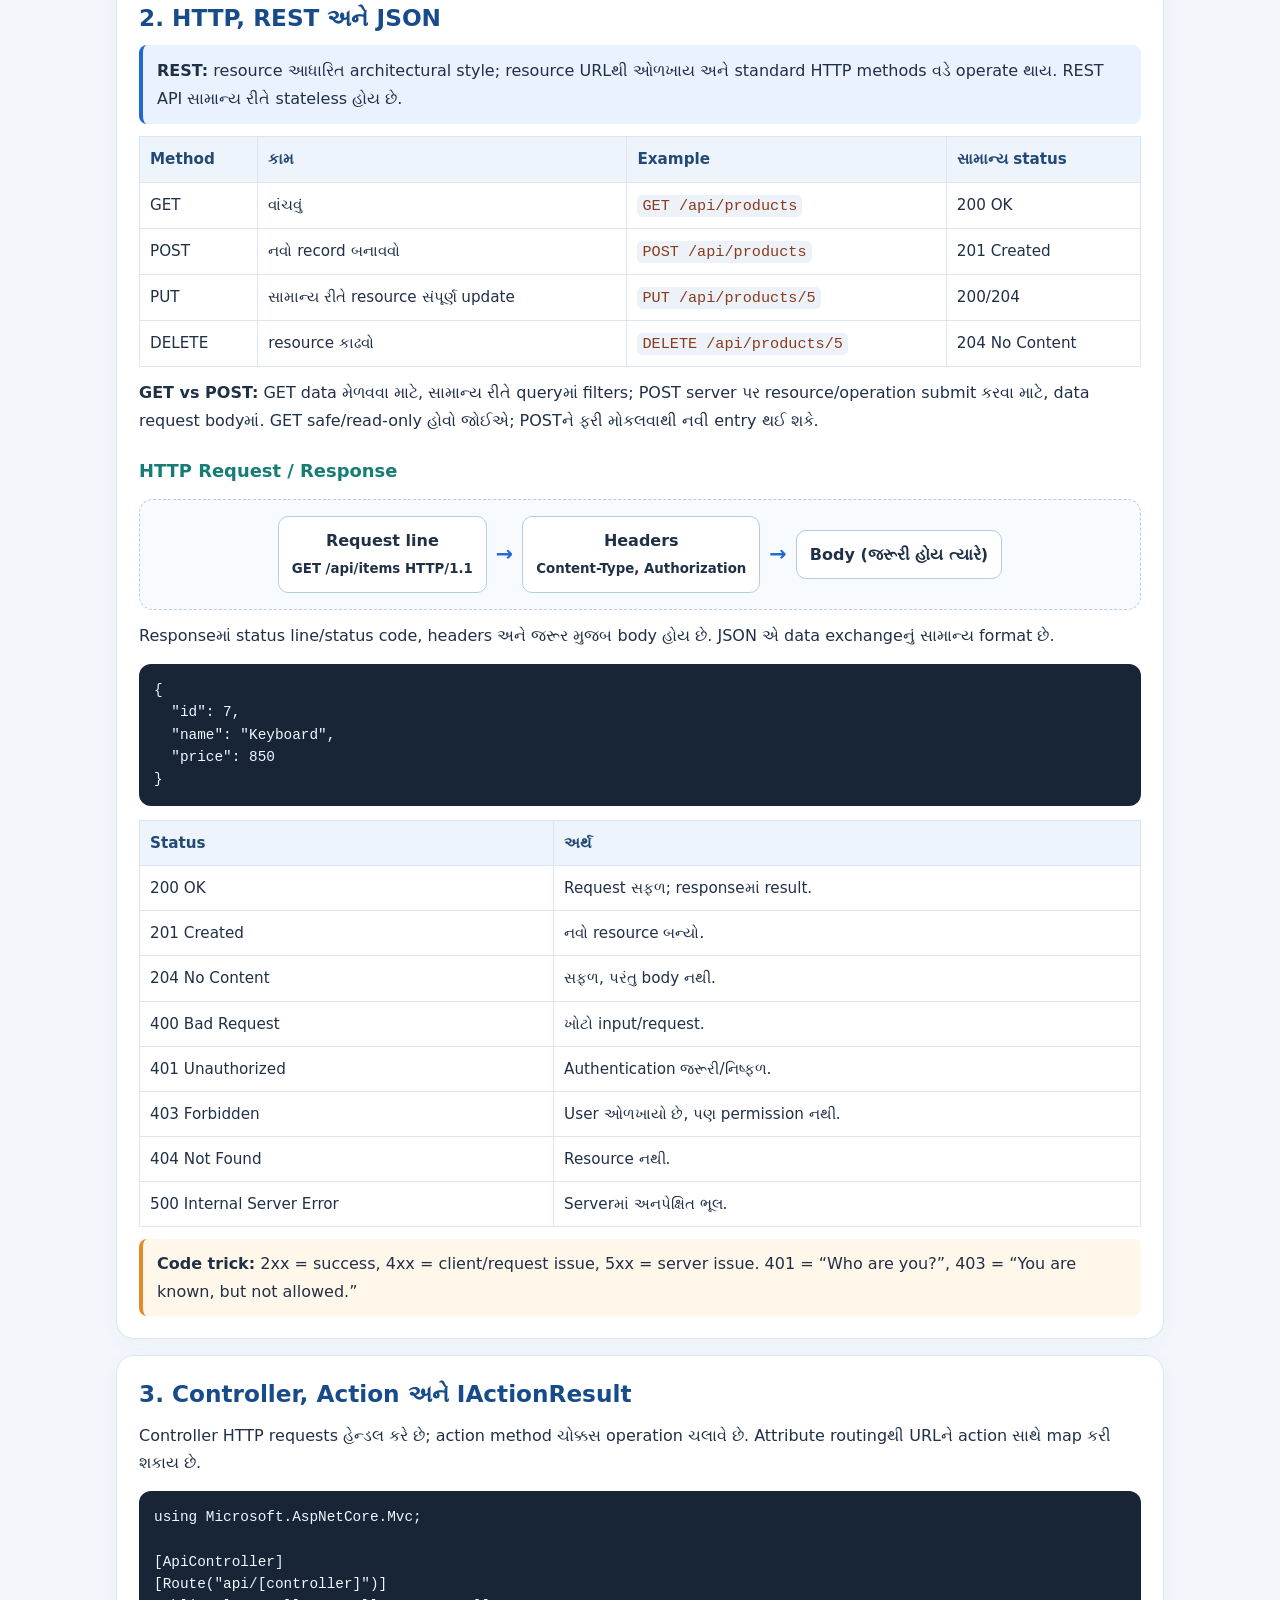
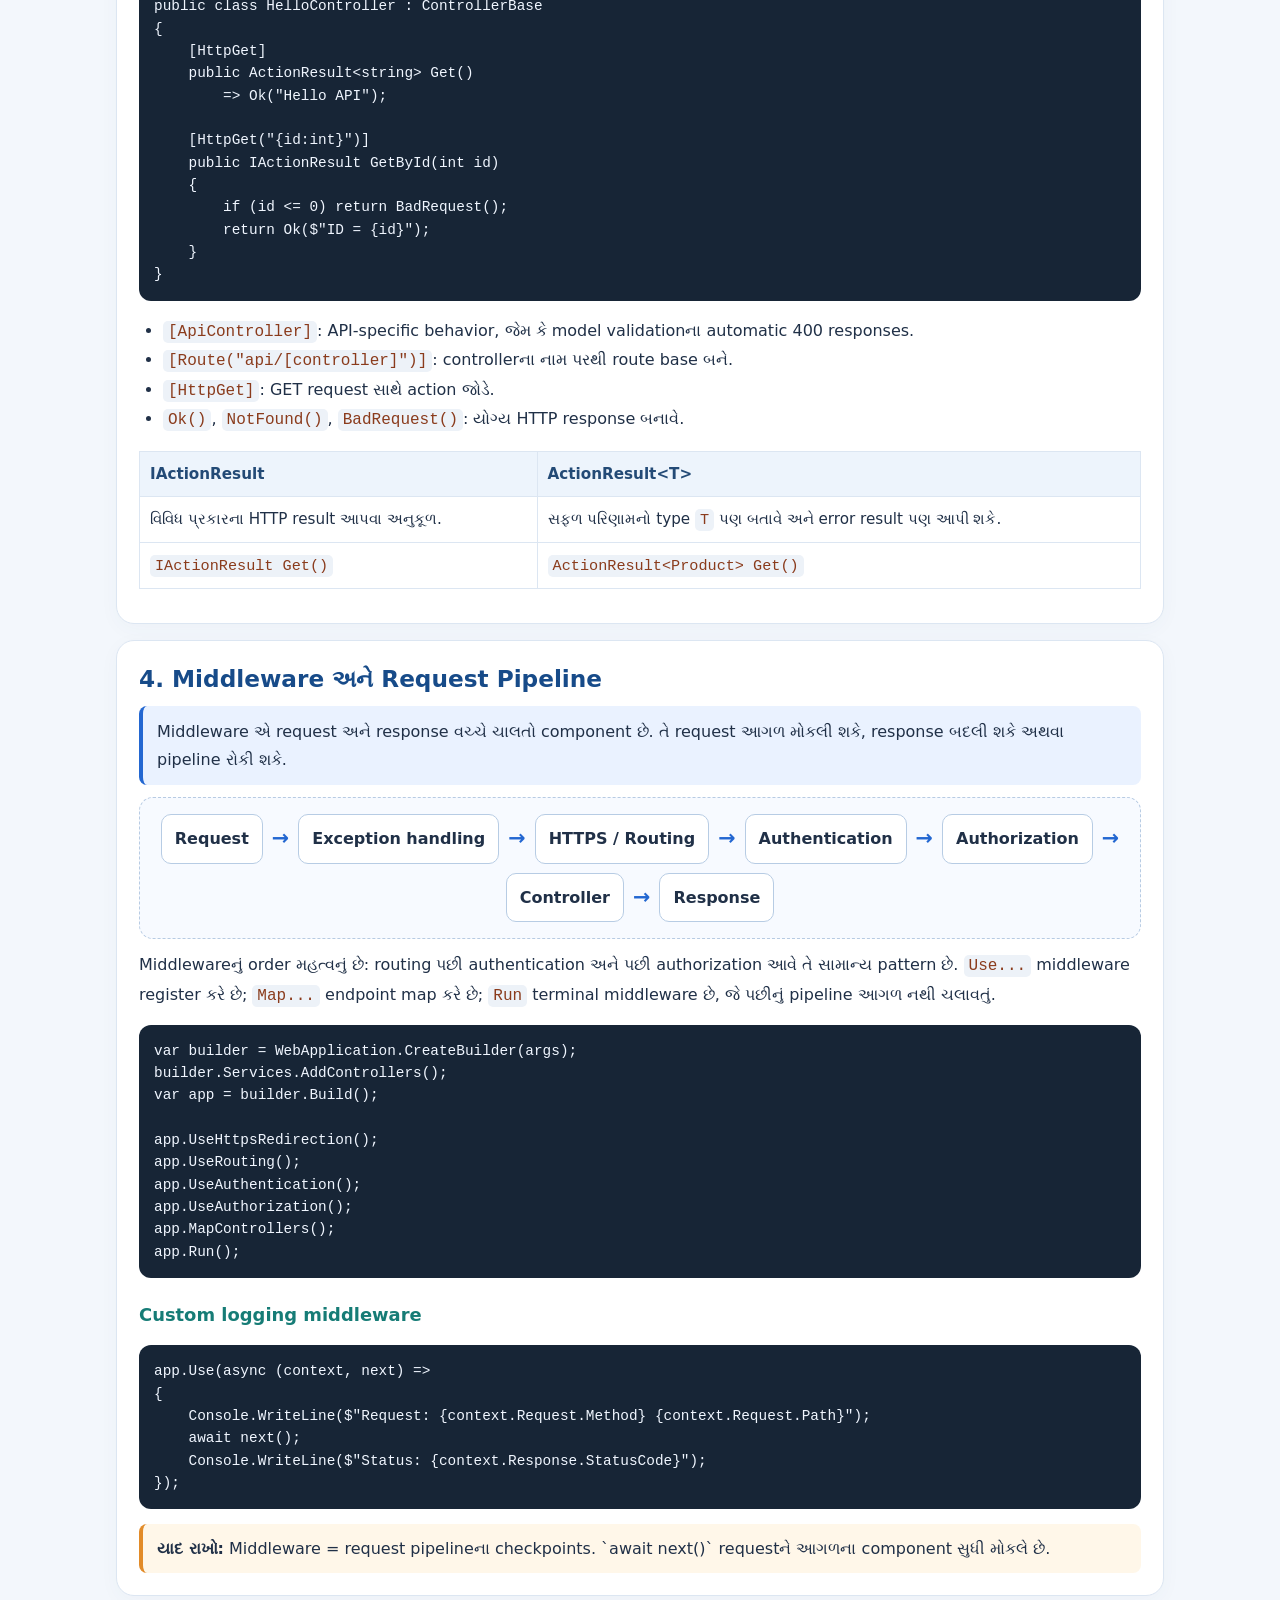
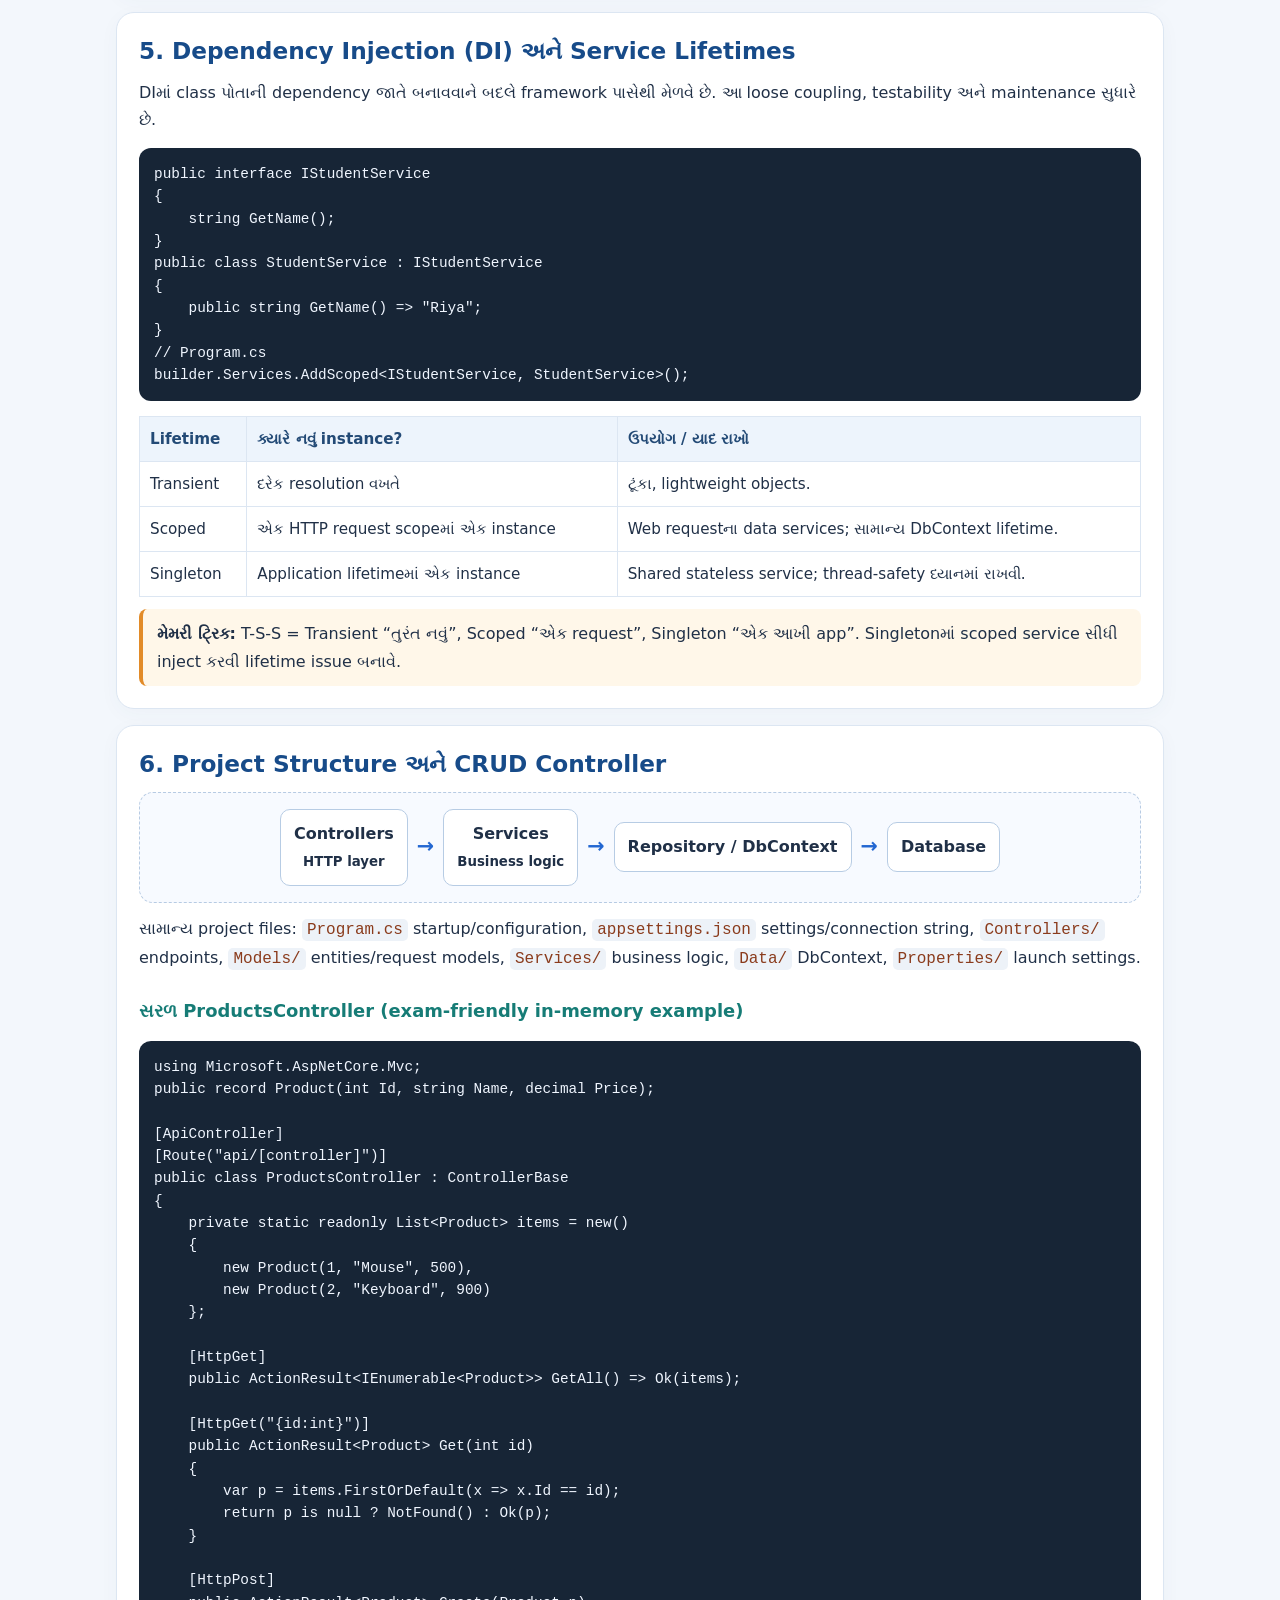
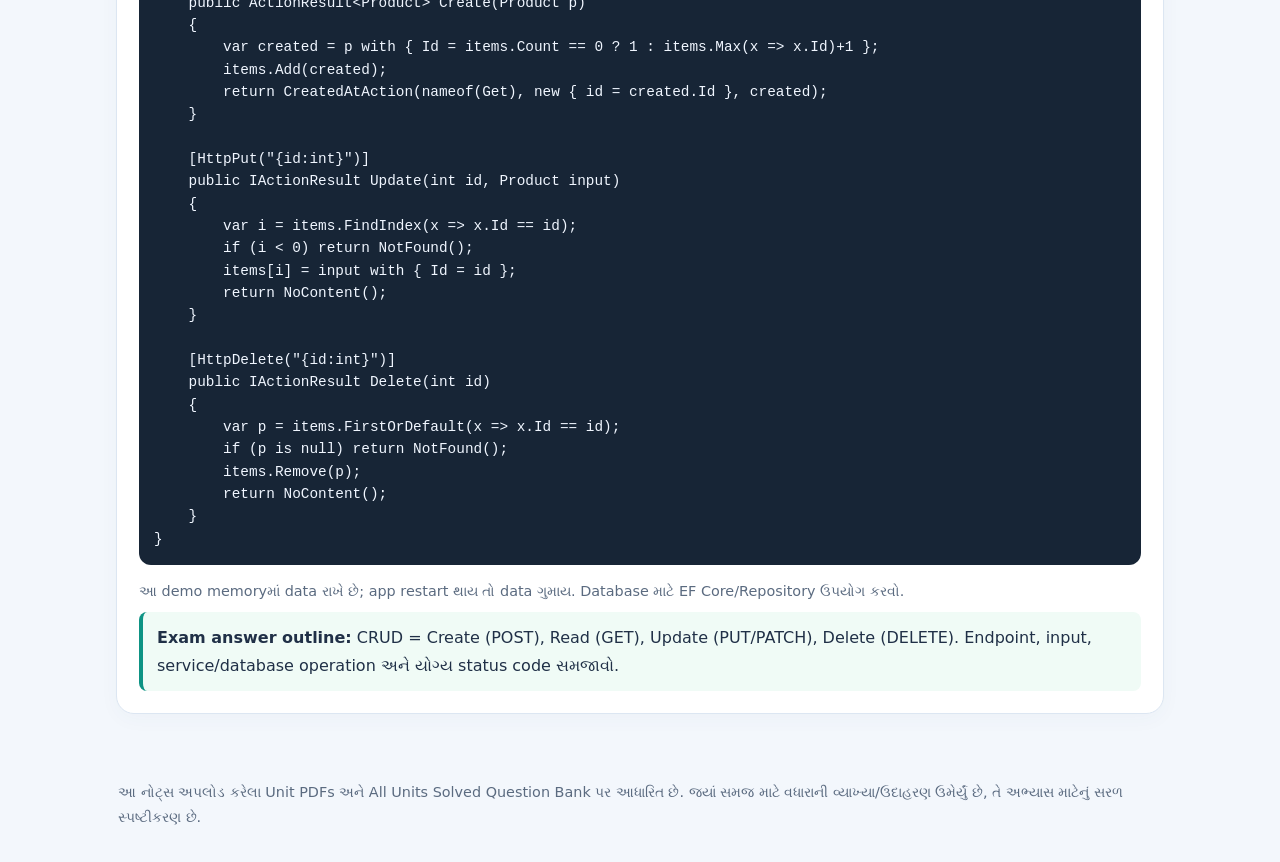
==== commit ed855c7f: "ASP.NET" ====
--- a/unit1.html
+++ b/unit1.html
@@ -1,57 +1,139 @@
-<!doctype html><html lang="gu"><head><meta charset="utf-8"><meta name="viewport" content="width=device-width,initial-scale=1"><title>Unit 1: Trees & Spanning Trees | Graph Theory Notes</title><style>
-:root{--bg:#0b1020;--panel:#131b30;--panel2:#18243b;--ink:#edf3ff;--muted:#b5c2dc;--accent:#7ee7c4;--gold:#ffd479;--pink:#ff9ab5;--line:#2a3857}
-*{box-sizing:border-box}html{scroll-behavior:smooth;-webkit-text-size-adjust:100%}body{margin:0;background:radial-gradient(circle at 85% 0,#1a2d4a 0,transparent 32%),var(--bg);color:var(--ink);font:16px/1.65 system-ui,-apple-system,Segoe UI,sans-serif;overflow-wrap:break-word}
-header{padding:38px 22px 28px;max-width:1120px;margin:auto}header .tag{color:var(--accent);font-weight:800;letter-spacing:.12em;text-transform:uppercase;font-size:.78rem}h1{font-size:clamp(1.75rem,5.5vw,3.2rem);line-height:1.15;margin:.4em 0;word-break:break-word}header p{color:var(--muted);max-width:760px;font-size:1.02rem}
-nav{position:sticky;top:0;z-index:10;background:#0b1020f0;border-block:1px solid var(--line);backdrop-filter:blur(10px);-webkit-backdrop-filter:blur(10px);padding:10px max(16px,calc((100% - 1080px)/2));display:flex;gap:8px;overflow-x:auto;-webkit-overflow-scrolling:touch;scrollbar-width:none}nav::-webkit-scrollbar{display:none}nav a{white-space:nowrap;text-decoration:none;color:var(--ink);padding:8px 14px;border-radius:10px;background:var(--panel);border:1px solid transparent;transition:all .2s ease;font-size:.95rem;display:inline-flex;align-items:center;flex-shrink:0;min-height:38px}nav a:hover{background:var(--panel2);color:var(--accent);border-color:var(--line)}nav a.active{background:var(--accent);color:#06121a;font-weight:800;border-color:var(--accent)}
-main{max-width:1080px;margin:24px auto;padding:0 18px 70px}.grid{display:grid;grid-template-columns:repeat(auto-fit,minmax(240px,1fr));gap:14px}.card,section{background:linear-gradient(140deg,var(--panel),#10182a);border:1px solid var(--line);border-radius:18px;padding:20px;margin:16px 0;box-shadow:0 12px 30px #0002}.card{transition:transform .2s ease,border-color .2s ease}.card:hover{transform:translateY(-2px);border-color:var(--accent)}h2{font-size:clamp(1.3rem,4.5vw,1.55rem);margin:0 0 10px;color:var(--accent);word-break:break-word}h3{color:var(--gold);margin:20px 0 6px;font-size:clamp(1.1rem,3.8vw,1.3rem);word-break:break-word}p{margin:8px 0}ol,ul{padding-left:24px;margin:10px 0}li{margin:6px 0}.muted,small{color:var(--muted)}.pill{display:inline-block;background:#20344b;color:var(--accent);border-radius:99px;padding:3px 9px;font-size:.8rem;margin:3px}.formula{font:600 1.02rem/1.55 ui-monospace,SFMono-Regular,Consolas,monospace;background:#08101d;border:1px solid #30425f;padding:12px 15px;border-radius:12px;overflow-x:auto;-webkit-overflow-scrolling:touch;color:#fff;max-width:100%}.memory{border-left:4px solid var(--gold);padding:10px 14px;background:#302b20;border-radius:8px;margin:12px 0}.exam{border-left:4px solid var(--accent);padding:10px 14px;background:#142b2b;border-radius:8px;margin:12px 0}.warn{border-left:4px solid var(--pink);padding:10px 14px;background:#321f2b;border-radius:8px;margin:12px 0}table{border-collapse:collapse;width:100%;margin:12px 0;display:block;max-width:100%;overflow-x:auto;-webkit-overflow-scrolling:touch}table::-webkit-scrollbar{height:6px}table::-webkit-scrollbar-thumb{background:var(--line);border-radius:3px}td,th{border:1px solid var(--line);padding:9px 12px;text-align:left;font-size:.95rem;min-width:90px}th{background:#1e2c45;white-space:nowrap}svg{max-width:100%;height:auto;display:block;margin:10px auto}.diagram{background:#09111e;border:1px solid var(--line);border-radius:14px;padding:10px;overflow-x:auto;-webkit-overflow-scrolling:touch}.controls{display:flex;gap:10px;flex-wrap:wrap;margin:16px 0}button{background:var(--accent);color:#06121a;border:0;padding:10px 15px;border-radius:10px;font-weight:800;cursor:pointer;font-size:.92rem;transition:transform .15s ease,opacity .15s ease;-webkit-tap-highlight-color:transparent}button:hover{opacity:.9;transform:translateY(-1px)}button:active{transform:scale(0.98)}details{background:#101a2d;border:1px solid var(--line);border-radius:12px;padding:12px 15px;margin:10px 0}summary{cursor:pointer;color:var(--gold);font-weight:700;padding:4px 0;line-height:1.4;-webkit-tap-highlight-color:transparent}.flow{display:flex;flex-wrap:wrap;align-items:center;justify-content:center;gap:8px}.flow span{padding:8px 12px;border:1px solid #4a6488;border-radius:10px;background:#16253b;font-size:.92rem;text-align:center}.arrow{color:var(--accent);font-weight:900}.quiz-answer{display:none;color:var(--accent);padding-top:8px}.reveal{margin-top:8px}.page-nav{display:flex;justify-content:space-between;gap:12px;margin-top:28px;flex-wrap:wrap}.page-nav a{display:inline-flex;align-items:center;gap:8px;padding:12px 18px;background:var(--panel2);color:var(--ink);text-decoration:none;border-radius:12px;border:1px solid var(--line);font-weight:700;transition:all .2s ease;min-height:44px}.page-nav a:hover{background:var(--panel);border-color:var(--accent);color:var(--accent);transform:translateY(-1px)}.page-nav a.next{margin-left:auto}footer{max-width:1080px;margin:auto;padding:24px 20px;color:var(--muted);border-top:1px solid var(--line);text-align:center;font-size:.92rem}@media(max-width:768px){body{font-size:15px}header{padding:26px 16px 20px}nav{padding:10px 14px}nav a{padding:8px 12px;font-size:.9rem}main{margin:16px auto;padding:0 12px 60px}section{padding:16px 14px;border-radius:14px;margin:12px 0}.card{padding:16px 14px;border-radius:14px}.controls button{flex:1 1 calc(50% - 8px);min-width:130px;text-align:center;padding:11px 12px}.page-nav{flex-direction:column;gap:10px}.page-nav a{width:100%;justify-content:center;padding:13px 16px;font-size:.95rem}.page-nav a.next{margin-left:0}.grid{grid-template-columns:1fr;gap:12px}.formula{font-size:.9rem;padding:10px 12px}ol,ul{padding-left:20px}td,th{padding:8px 10px;font-size:.88rem}.flow span{font-size:.85rem;padding:7px 9px}}@media(max-width:480px){header{padding:22px 14px 18px}main{padding:0 10px 50px}section{padding:14px 12px}.controls button{width:100%;flex:1 1 100%;padding:12px 14px}nav{gap:6px;padding:8px 10px}nav a{padding:7px 10px;font-size:.85rem}}@media print{body{background:white;color:#111}nav,.controls,button,.page-nav{display:none}.card,section{break-inside:avoid;background:white;color:#111;border:1px solid #aaa;box-shadow:none}.muted,small{color:#444}.formula{color:#111;background:#eee}.memory,.exam,.warn{background:#f4f4f4}h2,h3{color:#111}}
-</style></head><body><header><div class="tag">Graph Theory • Gujlish Revision</div><h1>Unit 1: Trees & Spanning Trees</h1><p>Easy Gujarati + English notes • medium detail • definitions, formulas, examples, memory tricks and written-exam format.</p><div class="controls"><button onclick="window.print()">Print / Save PDF</button><button onclick="document.querySelectorAll('details').forEach(d=>d.open=true)">Open practice answers</button><button onclick="document.querySelectorAll('details').forEach(d=>d.open=false)">Close answers</button></div></header><nav><a href="index.html">Home</a><a href="unit1.html" class="active">Unit 1</a><a href="unit2.html">Unit 2</a><a href="unit3.html">Unit 3</a><a href="unit4.html">Unit 4</a><a href="unit5.html">Unit 5</a></nav><main>
-<section id="map"><h2>Unit map</h2><div class="grid">
-<div class="card"><span class="pill">1</span><b>Tree basics</b><p>Connected + no cycle; unique path; n vertices ⇒ n−1 edges.</p></div>
-<div class="card"><span class="pill">2</span><b>Leaves, distance, center</b><p>Degree 1, shortest-path distance, eccentricity, radius, diameter.</p></div>
-<div class="card"><span class="pill">3</span><b>Spanning tree</b><p>All vertices, only enough edges to stay connected.</p></div>
-<div class="card"><span class="pill">4</span><b>Fundamental circuits + counting</b><p>Chord added to a tree creates one unique cycle; Cayley count.</p></div></div></section>
-<section id="tree"><h2>1. Tree: મૂળ idea</h2><p><b>Tree</b> એ એવો simple graph છે જે <b>connected</b> હોય અને તેમાં <b>cycle ન હોય</b>. એટલે કોઈપણ બે vertices વચ્ચે exactly one simple path મળે.</p>
-<div class="diagram"><svg viewBox="0 0 520 135" role="img" aria-label="Tree and cycle example"><g stroke="#7ee7c4" stroke-width="3" fill="none"><path d="M35 70 L105 30 L175 70 L245 30 L315 70"/><path d="M175 70 L175 112"/></g><g fill="#ffd479"><circle cx="35" cy="70" r="7"/><circle cx="105" cy="30" r="7"/><circle cx="175" cy="70" r="7"/><circle cx="245" cy="30" r="7"/><circle cx="315" cy="70" r="7"/><circle cx="175" cy="112" r="7"/></g><text x="360" y="40" fill="#edf3ff" font-size="14">Tree</text><text x="360" y="62" fill="#b5c2dc" font-size="12">connected</text><text x="360" y="79" fill="#b5c2dc" font-size="12">no cycle</text></svg></div>
-<h3>Must-know properties</h3><ul><li>Tree with n vertices has exactly <b>n − 1 edges</b>.</li><li>Every pair of vertices has exactly one path.</li><li>Every edge is a bridge: remove any edge and the tree disconnects.</li><li>Every tree with at least 2 vertices has at least 2 leaves.</li><li>Adding one extra edge to a tree creates exactly one cycle.</li></ul>
-<div class="formula">Tree ⇔ connected + acyclic<br>For a tree: e = n − 1<br>For a connected graph: rank = n − 1</div>
-<div class="memory"><b>Memory trick:</b> “Tree = જોડાયેલું, પણ loop વગર.” Vertices n હોય તો edge એક ઓછા: n−1.</div>
-<h3>Path tree vs Star tree</h3><div class="grid"><div class="card"><b>Path P₅</b><svg viewBox="0 0 260 65"><g stroke="#7ee7c4" stroke-width="3"><path d="M25 30H235"/></g><g fill="#ffd479"><circle cx="25" cy="30" r="7"/><circle cx="77" cy="30" r="7"/><circle cx="129" cy="30" r="7"/><circle cx="181" cy="30" r="7"/><circle cx="235" cy="30" r="7"/></g></svg><p>Chain જેવી રચના. બે leaves; middle vertices degree 2.</p></div><div class="card"><b>Star K₁,₄</b><svg viewBox="0 0 260 90"><g stroke="#7ee7c4" stroke-width="3"><path d="M130 45L35 15M130 45L225 15M130 45L35 75M130 45L225 75"/></g><g fill="#ffd479"><circle cx="130" cy="45" r="8"/><circle cx="35" cy="15" r="7"/><circle cx="225" cy="15" r="7"/><circle cx="35" cy="75" r="7"/><circle cx="225" cy="75" r="7"/></g></svg><p>એક center બધાં leaves સાથે જોડાયેલો. Maximum degree n−1.</p></div></div>
-<h3>Quick calculation</h3><p>n = 12 હોય તો edges = 12−1 = <b>11</b>. n=7, e=6 હોય તો માત્ર edge countથી tree confirm ન કરવો: graph connected પણ હોવો જોઈએ.</p>
-<div class="exam"><b>Exam answer format:</b> “A tree is a connected acyclic graph. A tree with n vertices has n−1 edges. Conversely, a connected graph with n vertices and n−1 edges is a tree.” પછી values મૂકી calculation બતાવો.</div>
+<!doctype html><html lang="gu"><head><meta charset="utf-8"><meta name="viewport" content="width=device-width, initial-scale=1"><title>Unit 1 — Introduction to .NET Web API</title><link rel="stylesheet" href="style.css"></head><body><header><div class="hero"><div class="eyebrow">ASP.NET CORE WEB API • UNIT 1</div><h1>Unit 1 — Introduction to .NET Web API</h1><p>C# fundamentals, .NET overview, HTTP/REST, controllers, middleware, DI, status codes અને CRUD.</p><p class="small">સરળ ગુજરાતી • Written exam focus • Examples + code + memory tricks</p></div></header><nav class="navwrap"><a href="index.html">🏠 બધા Units</a><a href="unit1.html">Unit 1</a><a href="unit2.html">Unit 2</a><a href="unit3.html">Unit 3</a><a href="unit4.html">Unit 4</a><a href="unit5.html">Unit 5</a></nav><main><div class="toolbar"><input id="topicSearch" type="search" placeholder="આ પેજમાં topic શોધો…"><button id="printBtn">Print / Save PDF</button></div>
+<section class="section"><h2>1. .NET, C# અને ASP.NET Coreનો પરિચય</h2>
+<div class="definition"><b>ASP.NET Core Web API:</b> HTTP દ્વારા બે software systems વચ્ચે data અને functionality આપતી interface. Client (browser/mobile/Postman) request મોકલે છે; API logic ચલાવી response આપે છે.</div>
+<div class="diagram"><div class="node">Mobile / Browser / Postman</div><div class="arrow">→ HTTP →</div><div class="node">ASP.NET Core API<br><span class="small">Controller + Services</span></div><div class="arrow">→</div><div class="node">Database</div></div>
+<h3>.NET અને C#</h3><ul><li><b>.NET:</b> applications બનાવવા અને ચલાવવા માટેનું development platform/runtime ecosystem.</li><li><b>C#:</b> .NET પર code લખવાની programming language.</li><li><b>ASP.NET Core:</b> web apps અને Web APIs બનાવવા માટેનું framework.</li></ul>
+<div class="grid"><div class="mini"><strong>Cross-platform</strong><br>Windows, Linux અને macOS પર ચાલે.</div><div class="mini"><strong>Open-source</strong><br>Source code ઉપલબ્ધ છે.</div><div class="mini"><strong>High performance</strong><br>Web request માટે optimized runtime અને Kestrel server.</div><div class="mini"><strong>Built-in DI</strong><br>Dependencies framework દ્વારા provide થાય.</div></div>
+<div class="trick"><b>યાદ રાખો: .NET = Platform, C# = Language, ASP.NET Core = Web Framework.</b></div>
+<h3>C# fundamentals: exam માટે જરૂરી</h3><table><tr><th>Topic</th><th>સરળ અર્થ / ઉદાહરણ</th></tr><tr><td>Variable & type</td><td><code>int age = 20;</code>, <code>string name = "Asha";</code>, <code>bool active = true;</code></td></tr><tr><td>Condition</td><td><code>if (age >= 18) { Console.WriteLine("Adult"); }</code></td></tr><tr><td>Loop</td><td><code>for (int i=0; i&lt;3; i++) Console.WriteLine(i);</code></td></tr><tr><td>Method</td><td><code>int Add(int a, int b) { return a+b; }</code> — ફરી ઉપયોગ કરી શકાય એવો code block.</td></tr><tr><td>Class/Object</td><td>Class blueprint છે; object એ classનું actual instance.</td></tr><tr><td>Interface</td><td>કયા methods હોવા જોઈએ તે contract; implementation classમાં આવે.</td></tr><tr><td>Exception handling</td><td><code>try { ... } catch(Exception ex) { ... }</code> — runtime error handle કરવા.</td></tr></table>
+<h3>Namespace અને Console</h3><p><code>namespace CollegeApp</code> સંબંધિત classes ને group કરે છે અને નામનો ટકરાવ ઘટાડે છે. <code>Console.WriteLine()</code> line લખે; <code>Console.ReadLine()</code> input વાંચે; <code>Console.ReadKey()</code> key pressની રાહ જુએ.</p>
 </section>
-<section id="degree"><h2>2. Degree sequenceથી tree possible છે કે નહીં?</h2><p>Undirected graphમાં Degree-Sum Theorem: બધા degreesનો સરવાળો = 2e. Tree માટે e=n−1, એટલે degree sum = 2(n−1).</p><div class="formula">Σ deg(v) = 2e = 2(n − 1)</div>
-<p><b>ઉદાહરણ:</b> 12 verticesમાં એક degree 5, બે degree 3 અને બાકીના 9 leaves (degree 1) હોય તો sum = 5 + 3+3 + 9×1 = 20. પણ tree માટે 2(12−1)=22 જોઈએ. તેથી આવું tree <b>શક્ય નથી</b>.</p>
-<div class="memory"><b>Trick:</b> “Degree sum double edges.” પહેલા degree sum ગણો, પછી 2(n−1) સાથે compare કરો.</div>
+<section class="section"><h2>2. HTTP, REST અને JSON</h2>
+<div class="definition"><b>REST:</b> resource આધારિત architectural style; resource URLથી ઓળખાય અને standard HTTP methods વડે operate થાય. REST API સામાન્ય રીતે stateless હોય છે.</div>
+<table><tr><th>Method</th><th>કામ</th><th>Example</th><th>સામાન્ય status</th></tr><tr><td>GET</td><td>વાંચવું</td><td><code>GET /api/products</code></td><td>200 OK</td></tr><tr><td>POST</td><td>નવો record બનાવવો</td><td><code>POST /api/products</code></td><td>201 Created</td></tr><tr><td>PUT</td><td>સામાન્ય રીતે resource સંપૂર્ણ update</td><td><code>PUT /api/products/5</code></td><td>200/204</td></tr><tr><td>DELETE</td><td>resource કાઢવો</td><td><code>DELETE /api/products/5</code></td><td>204 No Content</td></tr></table>
+<p><b>GET vs POST:</b> GET data મેળવવા માટે, સામાન્ય રીતે queryમાં filters; POST server પર resource/operation submit કરવા માટે, data request bodyમાં. GET safe/read-only હોવો જોઈએ; POSTને ફરી મોકલવાથી નવી entry થઈ શકે.</p>
+<h3>HTTP Request / Response</h3><div class="diagram"><div class="node">Request line<br><small>GET /api/items HTTP/1.1</small></div><div class="arrow">→</div><div class="node">Headers<br><small>Content-Type, Authorization</small></div><div class="arrow">→</div><div class="node">Body (જરૂરી હોય ત્યારે)</div></div>
+<p>Responseમાં status line/status code, headers અને જરૂર મુજબ body હોય છે. JSON એ data exchangeનું સામાન્ય format છે.</p>
+<pre><code>{
+  "id": 7,
+  "name": "Keyboard",
+  "price": 850
+}</code></pre>
+<table><tr><th>Status</th><th>અર્થ</th></tr><tr><td>200 OK</td><td>Request સફળ; responseમાં result.</td></tr><tr><td>201 Created</td><td>નવો resource બન્યો.</td></tr><tr><td>204 No Content</td><td>સફળ, પરંતુ body નથી.</td></tr><tr><td>400 Bad Request</td><td>ખોટો input/request.</td></tr><tr><td>401 Unauthorized</td><td>Authentication જરૂરી/નિષ્ફળ.</td></tr><tr><td>403 Forbidden</td><td>User ઓળખાયો છે, પણ permission નથી.</td></tr><tr><td>404 Not Found</td><td>Resource નથી.</td></tr><tr><td>500 Internal Server Error</td><td>Serverમાં અનપેક્ષિત ભૂલ.</td></tr></table>
+<div class="trick"><b>Code trick:</b> 2xx = success, 4xx = client/request issue, 5xx = server issue. 401 = “Who are you?”, 403 = “You are known, but not allowed.”</div>
 </section>
-<section id="distance"><h2>3. Pendant vertices, distance અને center</h2><p><b>Pendant / leaf:</b> degree 1 ધરાવતો vertex. Treeના longest pathના બંને endpoints leaves જ હોય છે, એટલે ઓછામાં ઓછા બે leaves.</p>
-<ul><li><b>Distance d(u,v):</b> u થી v સુધીના shortest pathમાં edgesની સંખ્યા. Treeમાં path unique હોવાથી ગણવું સરળ.</li><li><b>Eccentricity e(v):</b> v થી સૌથી દૂરના vertex સુધીનું distance.</li><li><b>Diameter:</b> બધા pairwise distancesમાં સૌથી મોટું distance.</li><li><b>Radius:</b> બધા verticesની eccentricityમાં minimum.</li><li><b>Center:</b> minimum eccentricity ધરાવતો vertex/vertices.</li></ul>
-<div class="formula">e(v) = max d(v,u)<br>Radius r = min e(v)<br>Diameter D = max d(u,v)</div>
-<div class="diagram"><svg viewBox="0 0 520 125"><g stroke="#7ee7c4" stroke-width="3"><path d="M35 62H125H215H305H395"/></g><g fill="#ffd479"><circle cx="35" cy="62" r="8"/><circle cx="125" cy="62" r="8"/><circle cx="215" cy="62" r="8"/><circle cx="305" cy="62" r="8"/><circle cx="395" cy="62" r="8"/></g><g fill="#edf3ff" font-size="13" text-anchor="middle"><text x="35" y="88">a</text><text x="125" y="88">b</text><text x="215" y="88">c</text><text x="305" y="88">d</text><text x="395" y="88">e</text><text x="260" y="20">Path P₅</text></g><path d="M35 42V30H395V42" fill="none" stroke="#ffd479" stroke-width="2"/><text x="215" y="115" fill="#ffd479" text-anchor="middle" font-size="12">Diameter = 4 edges; center = c; radius = 2</text></svg></div>
-<p>Path P₅માં e(c)=2; e(b)=e(d)=3; endpointsની eccentricity 4. તેથી center c, radius 2, diameter 4.</p>
-<h3>Center શોધવાની Leaf-Pruning method</h3><ol><li>બધા leaves એકસાથે remove કરો.</li><li>બાકી treeના નવા leaves પણ remove કરો.</li><li>એક vertex બચે તો એક center; બે adjacent vertices બચે તો બે centers.</li></ol>
-<div class="memory"><b>Memory trick:</b> Center શોધવા બહારના પાંદડા છાંટતા જાઓ, મધ્યનો core બાકી રહેશે.</div>
-<div class="exam"><b>લખવાની રીત:</b> પહેલા દરેક vertexની eccentricity table બનાવો; પછી minimum = radius અને maximum distance = diameter. Center(s) સ્પષ્ટ લખો.</div>
+<section class="section"><h2>3. Controller, Action અને IActionResult</h2>
+<p>Controller HTTP requests હેન્ડલ કરે છે; action method ચોક્કસ operation ચલાવે છે. Attribute routingથી URLને action સાથે map કરી શકાય છે.</p>
+<pre><code>using Microsoft.AspNetCore.Mvc;
+
+[ApiController]
+[Route("api/[controller]")]
+public class HelloController : ControllerBase
+{
+    [HttpGet]
+    public ActionResult&lt;string&gt; Get()
+        => Ok("Hello API");
+
+    [HttpGet("{id:int}")]
+    public IActionResult GetById(int id)
+    {
+        if (id &lt;= 0) return BadRequest();
+        return Ok($"ID = {id}");
+    }
+}</code></pre>
+<ul><li><code>[ApiController]</code>: API-specific behavior, જેમ કે model validationના automatic 400 responses.</li><li><code>[Route("api/[controller]")]</code>: controllerના નામ પરથી route base બને.</li><li><code>[HttpGet]</code>: GET request સાથે action જોડે.</li><li><code>Ok()</code>, <code>NotFound()</code>, <code>BadRequest()</code>: યોગ્ય HTTP response બનાવે.</li></ul>
+<table><tr><th>IActionResult</th><th>ActionResult&lt;T&gt;</th></tr><tr><td>વિવિધ પ્રકારના HTTP result આપવા અનુકૂળ.</td><td>સફળ પરિણામનો type <code>T</code> પણ બતાવે અને error result પણ આપી શકે.</td></tr><tr><td><code>IActionResult Get()</code></td><td><code>ActionResult&lt;Product&gt; Get()</code></td></tr></table>
 </section>
-<section id="spanning"><h2>4. Spanning tree, branch, chord</h2><p>Connected graph Gનું <b>spanning tree T</b> એ subgraph છે જે Gના <b>બધા vertices</b> રાખે છે, connected રહે છે અને cycle નથી ધરાવતું.</p><ul><li>n vertices હોય તો દરેક spanning treeમાં n−1 edges.</li><li>Spanning tree ફક્ત connected graph માટે હોય છે.</li><li>એક graphના ઘણા spanning trees હોઈ શકે.</li><li><b>Branch:</b> spanning treeમાં રહેલી edge.</li><li><b>Chord:</b> original graphની એવી edge જે પસંદ કરેલા spanning treeમાં નથી.</li></ul>
-<div class="flow"><span>Original connected graph</span><b class="arrow">→</b><span>Cycleમાંથી edge કાઢો</span><b class="arrow">→</b><span>બધા vertices + n−1 edges</span><b class="arrow">→</b><span>Spanning tree</span></div>
-<p><b>Cycle removal algorithm:</b> cycle શોધો, cycleની કોઈ એક edge કાઢો, connectivity જાળવો, cycles ન રહે ત્યાં સુધી repeat કરો.</p>
-<p><b>Rank and nullity</b> (connected graph): rank = n−1; nullity = e−n+1 = e−rank. Nullity એટલે spanning treeની બહાર રહેલી chordsની સંખ્યા.</p>
-<div class="formula">Branches = n − 1<br>Chords = e − (n − 1) = e − n + 1<br>Rank = n − components</div>
-<p><b>ઉદાહરણ:</b> n=8, e=12. Branches = 7; chords = 12−7 = 5; connected graphનો rank 7 અને nullity 5.</p>
-<div class="memory"><b>Trick:</b> Branch treeમાં, chord cycle વધારતી edge. “Chord count = total edges minus tree edges.”</div>
+<section class="section"><h2>4. Middleware અને Request Pipeline</h2>
+<div class="definition">Middleware એ request અને response વચ્ચે ચાલતો component છે. તે request આગળ મોકલી શકે, response બદલી શકે અથવા pipeline રોકી શકે.</div>
+<div class="diagram"><div class="node">Request</div><span class="arrow">→</span><div class="node">Exception handling</div><span class="arrow">→</span><div class="node">HTTPS / Routing</div><span class="arrow">→</span><div class="node">Authentication</div><span class="arrow">→</span><div class="node">Authorization</div><span class="arrow">→</span><div class="node">Controller</div><span class="arrow">→</span><div class="node">Response</div></div>
+<p>Middlewareનું order મહત્વનું છે: routing પછી authentication અને પછી authorization આવે તે સામાન્ય pattern છે. <code>Use...</code> middleware register કરે છે; <code>Map...</code> endpoint map કરે છે; <code>Run</code> terminal middleware છે, જે પછીનું pipeline આગળ નથી ચલાવતું.</p>
+<pre><code>var builder = WebApplication.CreateBuilder(args);
+builder.Services.AddControllers();
+var app = builder.Build();
+
+app.UseHttpsRedirection();
+app.UseRouting();
+app.UseAuthentication();
+app.UseAuthorization();
+app.MapControllers();
+app.Run();</code></pre>
+<h3>Custom logging middleware</h3><pre><code>app.Use(async (context, next) =>
+{
+    Console.WriteLine($"Request: {context.Request.Method} {context.Request.Path}");
+    await next();
+    Console.WriteLine($"Status: {context.Response.StatusCode}");
+});</code></pre>
+<div class="trick"><b>યાદ રાખો:</b> Middleware = request pipelineના checkpoints. `await next()` requestને આગળના component સુધી મોકલે છે.</div>
 </section>
-<section id="circuits"><h2>5. Fundamental circuit અને all spanning trees</h2><p>એક spanning tree T લો. Tમાં ન હોય તેવી એક chord ઉમેરો તો <b>exactly one unique cycle</b> બને છે. આને તે chordનો fundamental circuit કહે છે.</p><div class="formula">Fundamental circuitsની સંખ્યા = chordsની સંખ્યા = e − n + 1 (connected G)</div>
-<p>ઉદાહરણ: connected graphમાં 8 vertices અને 10 edges હોય, તો chords = 10−8+1 = 3. કોઈપણ spanning treeના સંદર્ભમાં 3 fundamental circuits મળશે.</p>
-<h3>બધા spanning trees શોધવાનો practical method</h3><ol><li>Graphની દરેક possible edge selectionમાં n−1 edges લો.</li><li>Check કરો કે બધા vertices connected છે.</li><li>Cycle ન હોવી જોઈએ.</li><li>એકસરખા edge-set ફરી count ન કરો.</li></ol>
-<div class="warn"><b>Common mistake:</b> “n−1 edges છે એટલે tree” પૂરતું નથી. Connected હોવું જરૂરી છે. Disconnected graph માટે spanning tree નથી.</div>
-<h3>Cayley’s Theorem: labeled trees</h3><p>n labeled vertices પર અલગ labeled treesની સંખ્યા:</p><div class="formula">n^(n−2)</div><p>Examples: n=2 → 1; n=3 → 3; n=4 → 4² = 16; n=5 → 5³ = 125. Labels અલગ હોય તો same shape પણ અલગ labeled tree ગણાઈ શકે.</p>
-<div class="memory"><b>Remember:</b> Cayley = “n power n−2”. આ formula labeled trees માટે છે, unlabeled tree shapes માટે નહીં.</div>
+<section class="section"><h2>5. Dependency Injection (DI) અને Service Lifetimes</h2>
+<p>DIમાં class પોતાની dependency જાતે બનાવવાને બદલે framework પાસેથી મેળવે છે. આ loose coupling, testability અને maintenance સુધારે છે.</p>
+<pre><code>public interface IStudentService
+{
+    string GetName();
+}
+public class StudentService : IStudentService
+{
+    public string GetName() => "Riya";
+}
+// Program.cs
+builder.Services.AddScoped&lt;IStudentService, StudentService&gt;();</code></pre>
+<table><tr><th>Lifetime</th><th>ક્યારે નવું instance?</th><th>ઉપયોગ / યાદ રાખો</th></tr><tr><td>Transient</td><td>દરેક resolution વખતે</td><td>ટૂંકા, lightweight objects.</td></tr><tr><td>Scoped</td><td>એક HTTP request scopeમાં એક instance</td><td>Web requestના data services; સામાન્ય DbContext lifetime.</td></tr><tr><td>Singleton</td><td>Application lifetimeમાં એક instance</td><td>Shared stateless service; thread-safety ધ્યાનમાં રાખવી.</td></tr></table>
+<div class="trick"><b>મેમરી ટ્રિક:</b> T-S-S = Transient “તુરંત નવું”, Scoped “એક request”, Singleton “એક આખી app”. Singletonમાં scoped service સીધી inject કરવી lifetime issue બનાવે.</div>
 </section>
-<section id="revision"><h2>Unit 1: 60-second revision + written questions</h2><div class="grid"><div class="card"><b>Formula pocket</b><p>Tree edges n−1<br>Degree sum 2e<br>Rank n−1 (connected)<br>Nullity e−n+1<br>Cayley nⁿ⁻²</p></div><div class="card"><b>Concept pocket</b><p>Tree = connected, acyclic<br>Leaf = degree 1<br>Center = min eccentricity<br>Spanning tree = all vertices, no cycle<br>Chord + tree = fundamental circuit</p></div></div>
-<details><summary>Practice 1: Tree has 15 vertices. Edges?</summary>n−1 = 15−1 = <b>14 edges</b>.</details>
-<details><summary>Practice 2: Connected graph has n=9, e=13. Rank, nullity, chords?</summary>Rank = n−1 = 8. Nullity = e−n+1 = 13−9+1 = 5. Chords = 5.</details>
-<details><summary>Practice 3: Why every tree has at least two leaves?</summary>Take a longest path. If an endpoint had another neighbor outside the path, the path could be extended. Therefore both endpoints have degree 1.</details>
-<details><summary>Practice 4: Tree with 12 vertices, degrees 5,3,3 and nine leaves possible?</summary>Degree sum = 5+3+3+9=20, but required sum = 2(12−1)=22. Impossible.</details>
+<section class="section"><h2>6. Project Structure અને CRUD Controller</h2>
+<div class="diagram"><div class="node">Controllers<br><small>HTTP layer</small></div><span class="arrow">→</span><div class="node">Services<br><small>Business logic</small></div><span class="arrow">→</span><div class="node">Repository / DbContext</div><span class="arrow">→</span><div class="node">Database</div></div>
+<p>સામાન્ય project files: <code>Program.cs</code> startup/configuration, <code>appsettings.json</code> settings/connection string, <code>Controllers/</code> endpoints, <code>Models/</code> entities/request models, <code>Services/</code> business logic, <code>Data/</code> DbContext, <code>Properties/</code> launch settings.</p>
+<h3>સરળ ProductsController (exam-friendly in-memory example)</h3><pre><code>using Microsoft.AspNetCore.Mvc;
+public record Product(int Id, string Name, decimal Price);
+
+[ApiController]
+[Route("api/[controller]")]
+public class ProductsController : ControllerBase
+{
+    private static readonly List&lt;Product&gt; items = new()
+    {
+        new Product(1, "Mouse", 500),
+        new Product(2, "Keyboard", 900)
+    };
+
+    [HttpGet]
+    public ActionResult&lt;IEnumerable&lt;Product&gt;&gt; GetAll() => Ok(items);
+
+    [HttpGet("{id:int}")]
+    public ActionResult&lt;Product&gt; Get(int id)
+    {
+        var p = items.FirstOrDefault(x => x.Id == id);
+        return p is null ? NotFound() : Ok(p);
+    }
+
+    [HttpPost]
+    public ActionResult&lt;Product&gt; Create(Product p)
+    {
+        var created = p with { Id = items.Count == 0 ? 1 : items.Max(x => x.Id)+1 };
+        items.Add(created);
+        return CreatedAtAction(nameof(Get), new { id = created.Id }, created);
+    }
+
+    [HttpPut("{id:int}")]
+    public IActionResult Update(int id, Product input)
+    {
+        var i = items.FindIndex(x => x.Id == id);
+        if (i < 0) return NotFound();
+        items[i] = input with { Id = id };
+        return NoContent();
+    }
+
+    [HttpDelete("{id:int}")]
+    public IActionResult Delete(int id)
+    {
+        var p = items.FirstOrDefault(x => x.Id == id);
+        if (p is null) return NotFound();
+        items.Remove(p);
+        return NoContent();
+    }
+}</code></pre>
+<p class="small muted">આ demo memoryમાં data રાખે છે; app restart થાય તો data ગુમાય. Database માટે EF Core/Repository ઉપયોગ કરવો.</p>
+<div class="exam"><b>Exam answer outline:</b> CRUD = Create (POST), Read (GET), Update (PUT/PATCH), Delete (DELETE). Endpoint, input, service/database operation અને યોગ્ય status code સમજાવો.</div>
 </section>
-<div class="page-nav"><a href="index.html">← Home</a><a href="unit2.html" class="next">Unit 2: Cut-Sets & Connectivity →</a></div>
-</main><footer>Graph Theory Gujlish Notes • Unit 1: Trees & Spanning Trees</footer></body></html>+</main><footer>આ નોટ્સ અપલોડ કરેલા Unit PDFs અને All Units Solved Question Bank પર આધારિત છે. જ્યાં સમજ માટે વધારાની વ્યાખ્યા/ઉદાહરણ ઉમેર્યું છે, તે અભ્યાસ માટેનું સરળ સ્પષ્ટીકરણ છે.</footer><script src="app.js"></script></body></html>
--- a/style.css
+++ b/style.css
@@ -0,0 +1,20 @@
+
+:root{--ink:#203047;--muted:#5b6b80;--blue:#2367d1;--teal:#0e9384;--orange:#e28b28;--paper:#fff;--bg:#f3f7fc;--line:#dce6f2;--soft:#eaf2ff;--green:#e8f8f1}
+*{box-sizing:border-box}body{margin:0;background:var(--bg);color:var(--ink);font:16px/1.72 system-ui,-apple-system,"Noto Sans Gujarati","Nirmala UI",sans-serif}
+header{background:linear-gradient(120deg,#e7f1ff,#e9fbf5);border-bottom:1px solid var(--line);padding:28px 18px 22px}
+.hero,main,.navwrap{max-width:1080px;margin:auto}.eyebrow{color:var(--blue);font-weight:800;font-size:.83rem;letter-spacing:.08em;text-transform:uppercase}
+h1{font-size:clamp(1.7rem,4vw,2.55rem);line-height:1.25;margin:.35rem 0;color:#142b48}header p{max-width:800px;color:#42566f;margin:.5rem 0}
+.navwrap{display:flex;gap:8px;flex-wrap:wrap;padding:12px 18px}.navwrap a,.pill{display:inline-block;text-decoration:none;background:#fff;border:1px solid var(--line);border-radius:999px;padding:6px 12px;color:#204c85;font-weight:700;font-size:.9rem}
+main{padding:0 16px 50px}.toolbar{position:sticky;top:0;background:#f3f7fceF;backdrop-filter:blur(10px);z-index:3;padding:10px 0;display:flex;gap:8px;flex-wrap:wrap}
+input[type=search]{flex:1;min-width:220px;padding:11px 14px;border:1px solid #bdcde0;border-radius:12px;font:inherit;background:white}
+button,.btn{border:0;background:var(--blue);color:white;padding:10px 14px;border-radius:10px;font:inherit;font-weight:750;cursor:pointer;text-decoration:none}
+.section{background:white;border:1px solid var(--line);border-radius:18px;padding:22px;margin:16px 0;box-shadow:0 5px 20px #2e4e7009}
+h2{font-size:1.45rem;color:#174b89;margin:0 0 12px;line-height:1.35}h3{font-size:1.12rem;color:#167c76;margin:22px 0 8px}h4{margin:14px 0 5px}
+p{margin:8px 0}.definition{background:var(--soft);border-left:4px solid var(--blue);padding:12px 14px;border-radius:8px}
+.exam{background:#f0fbf6;border-left:4px solid var(--teal);padding:12px 14px;border-radius:8px}.trick{background:#fff7e9;border-left:4px solid var(--orange);padding:11px 14px;border-radius:8px}
+table{border-collapse:collapse;width:100%;margin:12px 0;font-size:.95rem}th,td{border:1px solid var(--line);padding:9px 10px;text-align:left;vertical-align:top}th{background:#edf4fc;color:#234a76}
+pre{background:#172536;color:#f0f6ff;padding:15px;border-radius:12px;overflow:auto;font: .9rem/1.55 ui-monospace,SFMono-Regular,Consolas,monospace}code{font-family:ui-monospace,SFMono-Regular,Consolas,monospace}p code,li code,td code{background:#edf2f8;padding:2px 5px;border-radius:5px;color:#8a3b1c}
+ul,ol{padding-left:24px}.diagram{display:flex;align-items:center;justify-content:center;gap:9px;flex-wrap:wrap;background:#f7faff;border:1px dashed #b7cbe3;padding:16px;border-radius:14px;margin:12px 0}.node{padding:10px 13px;background:white;border:1px solid #b7cce4;border-radius:10px;text-align:center;font-weight:700}.arrow{color:var(--blue);font-size:1.3rem;font-weight:900}.grid{display:grid;grid-template-columns:repeat(auto-fit,minmax(220px,1fr));gap:12px}.mini{border:1px solid var(--line);border-radius:12px;padding:13px;background:#fbfdff}.mini strong{color:#1e5da7}.muted{color:var(--muted)}.small{font-size:.9rem}.hide{display:none!important}.check{color:#12816f;font-weight:800}
+footer{max-width:1080px;margin:auto;padding:0 18px 36px;color:var(--muted);font-size:.9rem}
+@media(max-width:600px){.section{padding:16px;margin:12px 0}table{font-size:.85rem}th,td{padding:7px}}
+@media print{body{background:white;font-size:11pt}.toolbar,.navwrap,button{display:none!important}.section{box-shadow:none;break-inside:avoid;border-color:#bbb}header{background:white}.section h2{break-after:avoid}pre{white-space:pre-wrap;overflow-wrap:anywhere}}
